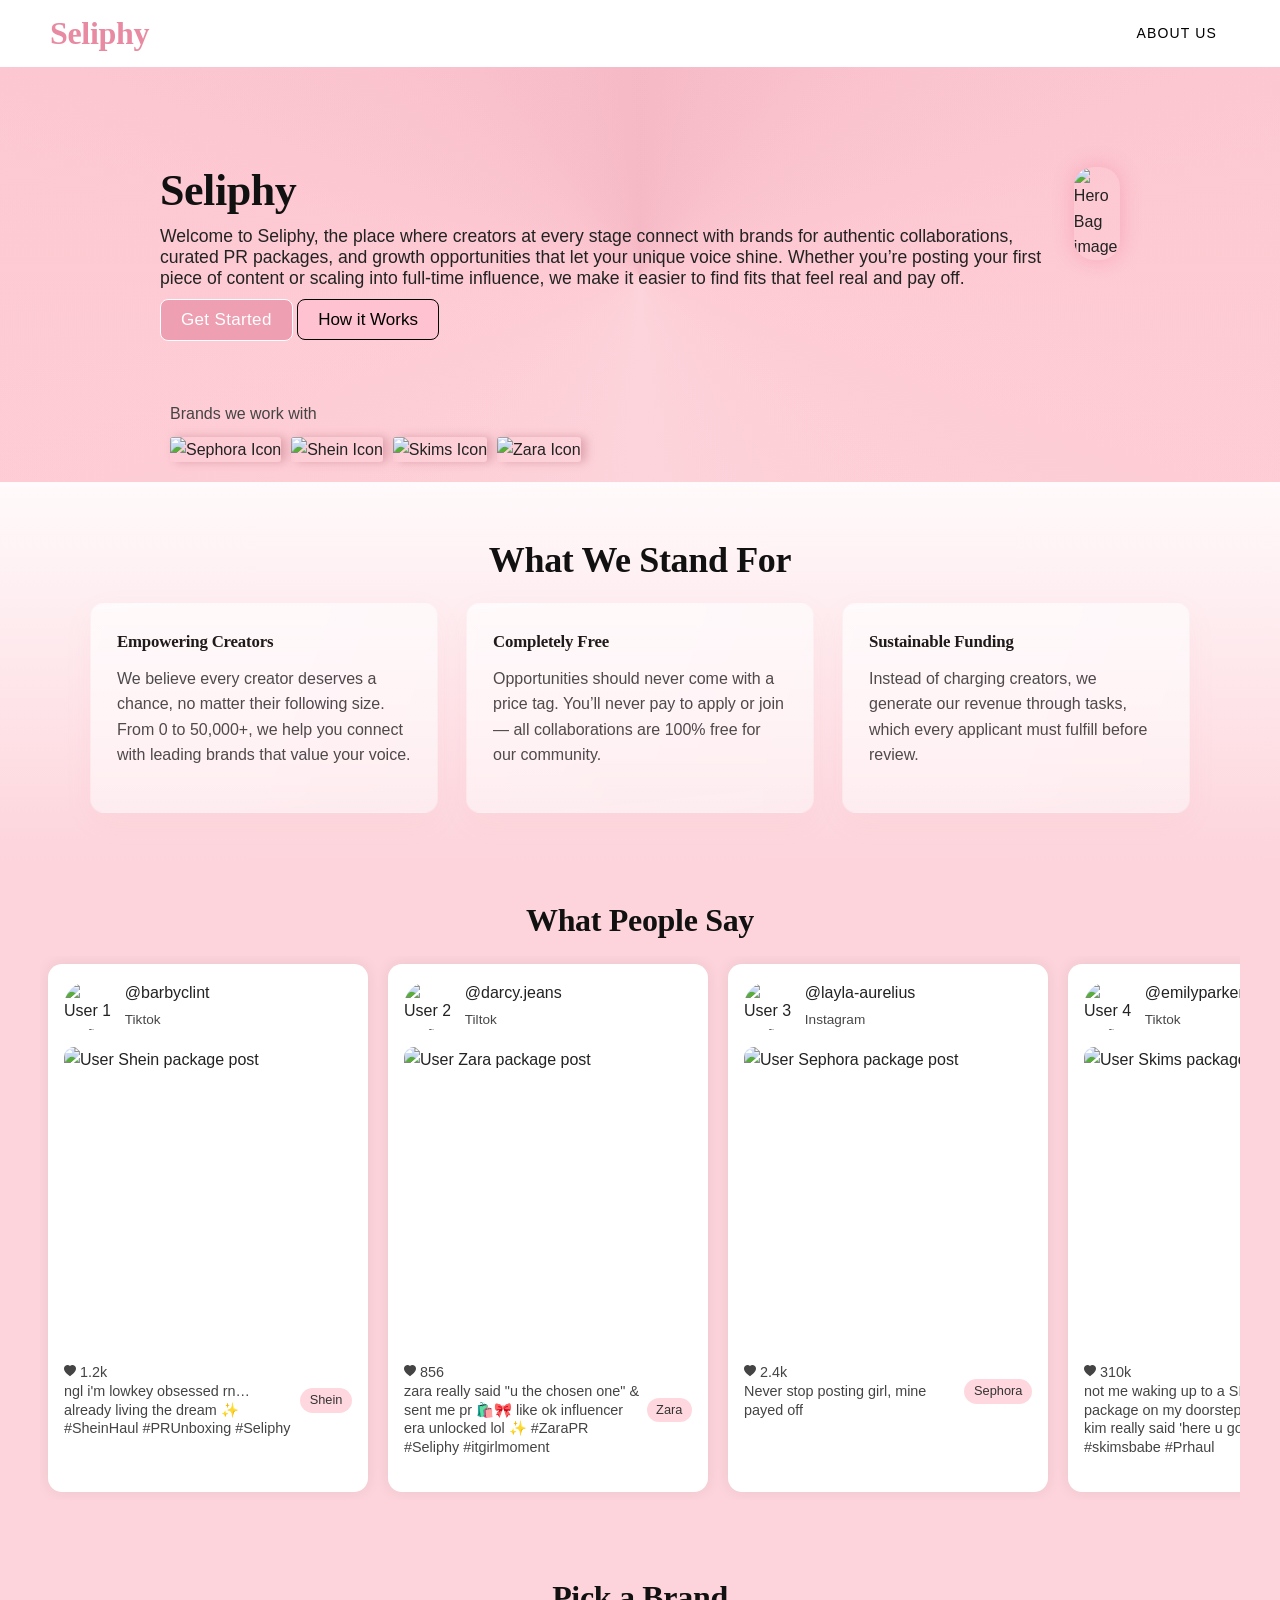
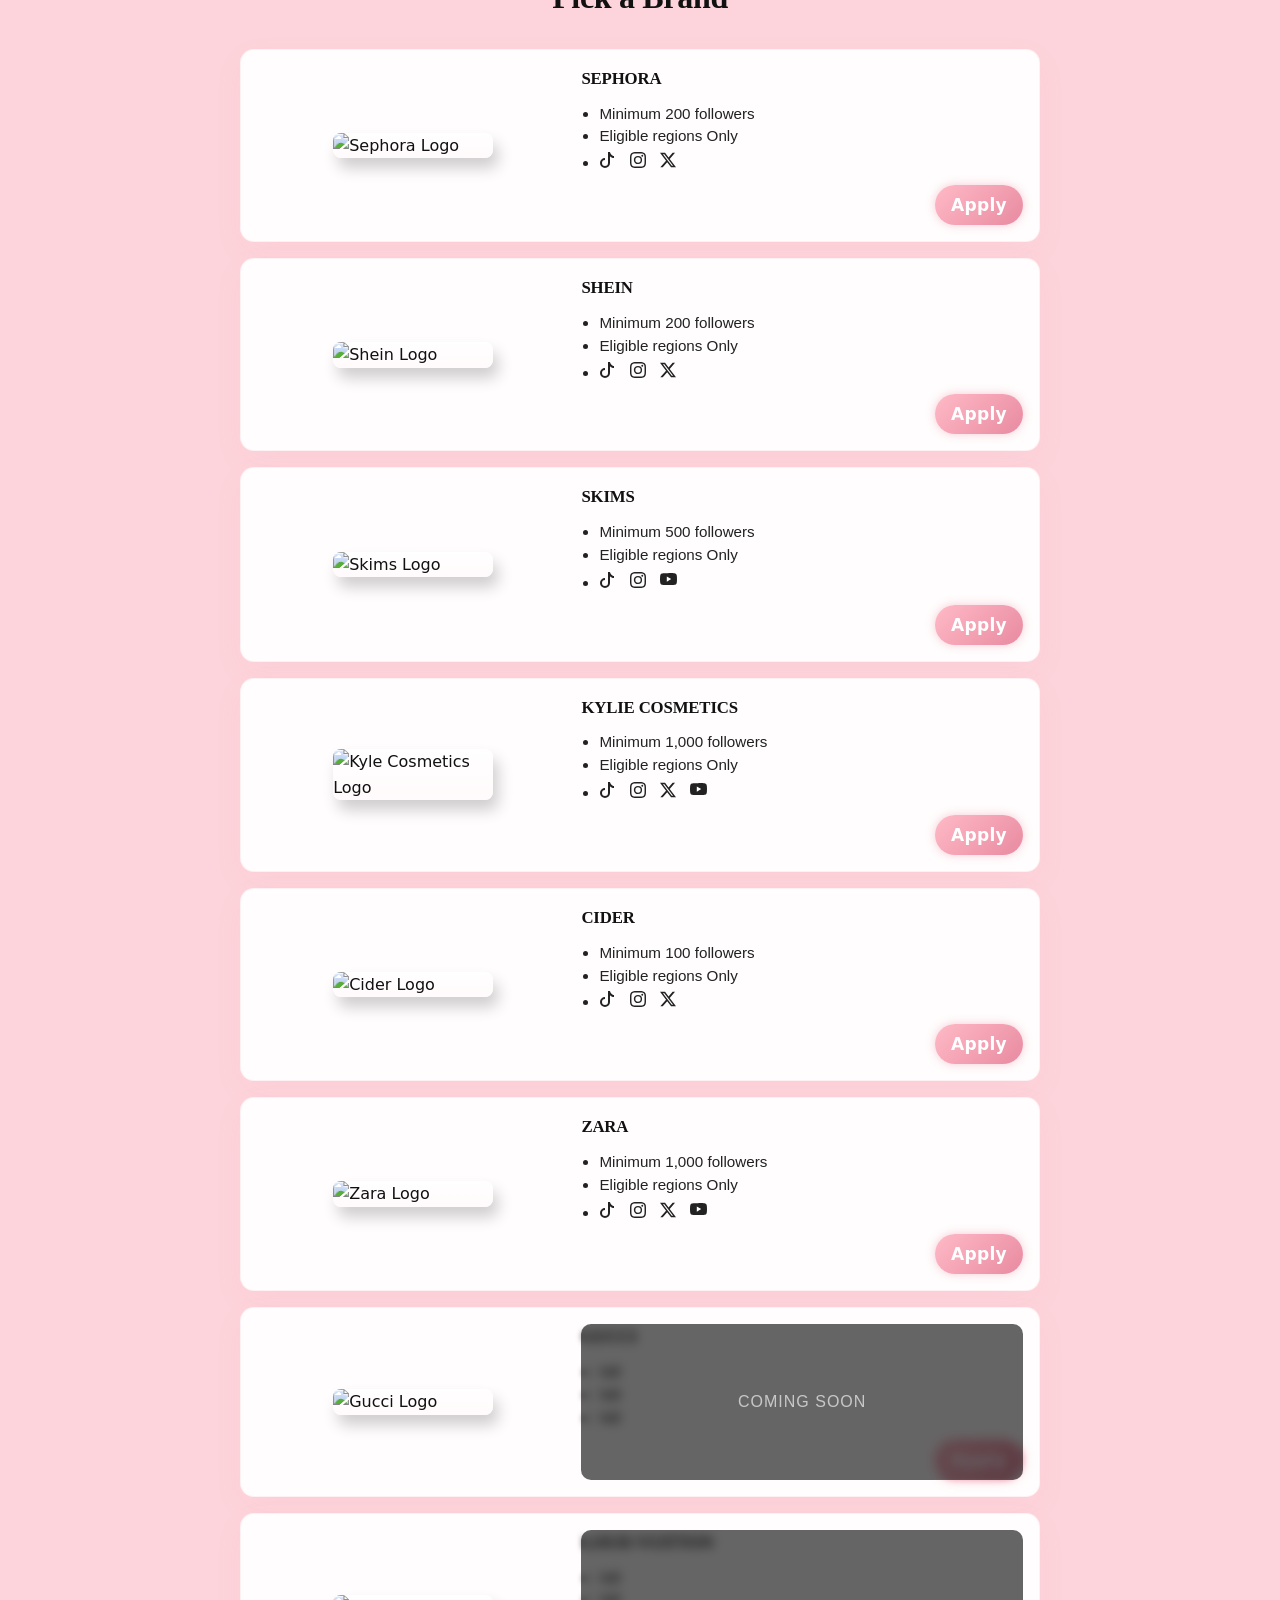
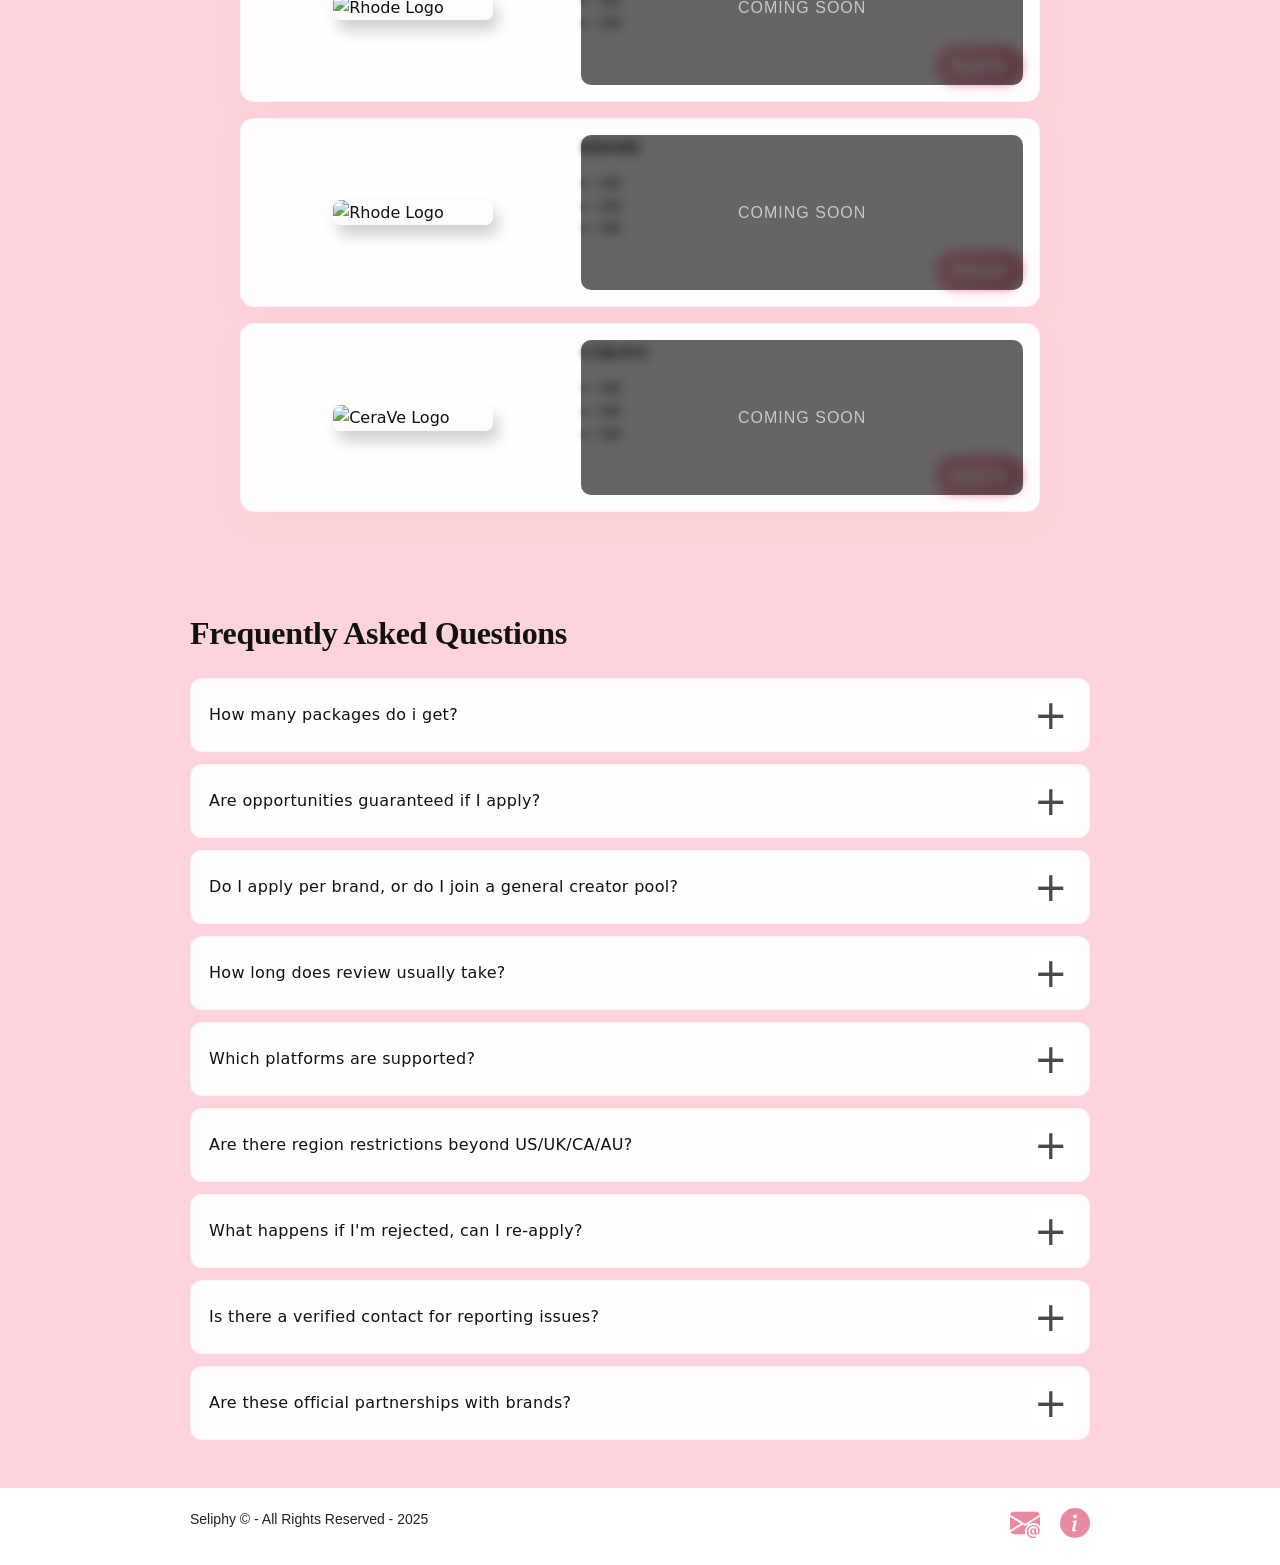
==== index.html @ 5c8c99b4 "refresh" ====
<!DOCTYPE html>
<html lang="en">
<head>
    <meta charset="UTF-8">
    <meta name="viewport" content="width=device-width, initial-scale=1.0">
    <meta name="description" content="Apply to fashion and beauty brands including Sephora, Shein, Skims, Kylie Cosmetics, and more. Complete simple deals to qualify and start receiving free packages as an influencer." />
    <meta property="og:title" content="Seliphy Brand Deals">
    <meta property="og:description" content="Apply to brands for free PR. Complete simple deals and start receiving packages as an influencer.">
    <meta property="og:image" content="./images/og-image.PNG">

    <meta name="twitter:card" content="summary_large_image">
    <meta name="twitter:title" content="Seliphy Brand Deals">
    <meta name="twitter:description" content="Apply to brands for free PR. Complete simple deals and start receiving packages as an influencer.">
    <meta name="twitter:image" content="./images/og-image.PNG">

    <link rel="shortcut icon" href="./images/favicon.png" type="image/x-icon">
    <meta name="theme-color" content="#fff">


    <meta property="og:type" content="website">
    <title>Brand Deals for Influencers | PR Packages 2025</title>
    <link rel="stylesheet" href="./styles.css">
</head>
<body>

    <header class="header-wrapper">
        <div class="primary-header">

            <div class="logo">
                <h2>Seliphy</h2>
            </div>

            <nav class="nav">
                <ul>
                    <li> <a href="./about.html">About Us</a> </li>
                </ul>
            </nav>

        </div>
    </header>

    <main>

        <!-- ==================== HERO SECTION ==================== -->
        <section class="hero-container">
            <div class="hero">

                <div class="hero-top">

                    <div class="hero-txt">
                        <span>
                            <h1>Seliphy</h1>
                        </span>

                        <p class="text">Welcome to Seliphy, the place where creators at every stage connect with brands for authentic collaborations, curated PR packages, and growth opportunities that let your unique voice shine. Whether you’re posting your first piece of content or scaling into full-time influence, we make it easier to find fits that feel real and pay off.</p>

                        <button id="scrollBtn" class="">Get Started</button>
                        <a href="/about.html" class="btn-2">How it Works</a>

                    </div>

                    <div class="hero-img"><img src="./images/hero.jpg" alt="Hero Bag image"></div>

                </div>

                <div class="brands">
                    <p>Brands we work with</p>
                    <ul>
                        <li><img src="./images/sephora.JPG" alt="Sephora Icon"></li>
                        <li><img src="./images/shein.PNG" alt="Shein Icon"></li>
                        <li><img src="./images/skims.JPG" alt="Skims Icon"></li>
                        <li><img src="./images/zara.JPG" alt="Zara Icon"></li>
                    </ul>
                </div>

            </div>


        </section>

        <!-- =================== VALUES SECTION =================== -->
        <section class="values-section">
            <div class="values-container">
                <h2 class="section-title">What We Stand For</h2>
                <div class="values-cards">

                    <!-- Card 1 -->
                    <div class="value-card">
                        <h3>Empowering Creators</h3>
                        <p>We believe every creator deserves a chance, no matter their following size. From 0 to 50,000+, we
                            help you connect with leading brands that value your voice.</p>
                    </div>

                    <!-- Card 2 -->
                    <div class="value-card">
                        <h3>Completely Free</h3>
                        <p>Opportunities should never come with a price tag. You’ll never pay to apply or join — all
                            collaborations are 100% free for our community.</p>
                    </div>

                    <!-- Card 3 -->
                    <div class="value-card">
                        <h3>Sustainable Funding</h3>
                        <p>Instead of charging creators, we generate our revenue through tasks, which every applicant must
                            fulfill before review.</p>
                    </div>

                </div>
            </div>
        </section>

        <!-- =============== TESTIMONIALS CAROUSEL =============== -->
        <section class="testimonials-carousel">
            <h2>What People Say</h2>
            <div class="testimonials-viewport">
                <div class="testimonials-track">

                    <!-- Card 1 -->
                    <div class="testimonial-card">
                        <div class="card-profile">
                            <img src="./images/avtr-1.JPG" alt="User 1 profile picture">
                            <div>
                                <h4>@barbyclint</h4>
                                <span>Tiktok</span>
                            </div>
                        </div>
                        <div class="card-post">
                            <img src="./images/post1.JPG" alt="User Shein package post" loading="lazy">
                        </div>
                        <div class="card-meta">
                            <span>
                                <svg xmlns="http://www.w3.org/2000/svg" width="12" height="12" fill="currentColor" class="bi bi-heart-fill"
                                    viewBox="0 0 16 16">
                                    <path fill-rule="evenodd" d="M8 1.314C12.438-3.248 23.534 4.735 8 15-7.534 4.736 3.562-3.248 8 1.314" />
                                </svg>
                                1.2k<br>ngl i'm lowkey obsessed rn… already living the dream ✨ #SheinHaul #PRUnboxing #Seliphy</span>
                            <span class="offer-tag">Shein</span>
                        </div>
                    </div>

                    <!-- Card 2 -->
                    <div class="testimonial-card">
                        <div class="card-profile">
                            <img src="./images/avtr-2.JPG" alt="User 2 profile picture">
                            <div>
                                <h4>@darcy.jeans</h4>
                                <span>Tiltok</span>
                            </div>
                        </div>
                        <div class="card-post">
                            <img src="./images/post2.JPG" alt="User Zara package post" loading="lazy">
                        </div>
                        <div class="card-meta">
                            <span>
                                <svg xmlns="http://www.w3.org/2000/svg" width="12" height="12" fill="currentColor" class="bi bi-heart-fill"
                                    viewBox="0 0 16 16">
                                    <path fill-rule="evenodd" d="M8 1.314C12.438-3.248 23.534 4.735 8 15-7.534 4.736 3.562-3.248 8 1.314" />
                                </svg>
                                856<br>zara really said "u the chosen one" & sent me pr 🛍️🎀 like ok influencer era unlocked lol ✨ #ZaraPR #Seliphy #itgirlmoment</span>
                            <span class="offer-tag">Zara</span>
                        </div>
                    </div>

                    <!-- Card 3 -->
                    <div class="testimonial-card">
                        <div class="card-profile">
                            <img src="./images/avtr-3.JPG" alt="User 3 profile picture">
                            <div>
                                <h4>@layla-aurelius</h4>
                                <span>Instagram</span>
                            </div>
                        </div>
                        <div class="card-post">
                            <img src="./images/post3.JPG" alt="User Sephora package post" loading="lazy">
                        </div>
                        <div class="card-meta">
                            <span>
                                <svg xmlns="http://www.w3.org/2000/svg" width="12" height="12" fill="currentColor" class="bi bi-heart-fill"
                                    viewBox="0 0 16 16">
                                    <path fill-rule="evenodd" d="M8 1.314C12.438-3.248 23.534 4.735 8 15-7.534 4.736 3.562-3.248 8 1.314" />
                                </svg>
                                2.4k<br>Never stop posting girl, mine payed off</span>
                            <span class="offer-tag">Sephora</span>
                        </div>
                    </div>

                    <!-- Card 4 -->
                    <div class="testimonial-card">
                        <div class="card-profile">
                            <img src="./images/avtr-4.JPG" alt="User 4 profile picture">
                            <div>
                                <h4>@emilyparker90</h4>
                                <span>Tiktok</span>
                            </div>
                        </div>
                        <div class="card-post">
                            <img src="./images/post4.JPG" alt="User Skims package 2 post" loading="lazy">
                        </div>
                        <div class="card-meta">
                            <span>
                                <svg xmlns="http://www.w3.org/2000/svg" width="12" height="12" fill="currentColor" class="bi bi-heart-fill"
                                    viewBox="0 0 16 16">
                                    <path fill-rule="evenodd" d="M8 1.314C12.438-3.248 23.534 4.735 8 15-7.534 4.736 3.562-3.248 8 1.314" />
                                </svg>
                                310k<br>not me waking up to a SKIMS package on my doorstep 😭💖 like kim really said 'here u go bestie' lol. #skimsbabe #Prhaul</span>
                            <span class="offer-tag">Skims</span>
                        </div>
                    </div>

                    <!-- Card 5 -->
                    <div class="testimonial-card">
                        <div class="card-profile">
                            <img src="./images/avtr-5.JPG" alt="User 5 profile picture">
                            <div>
                                <h4>@hazely139</h4>
                                <span>Twitter</span>
                            </div>
                        </div>
                        <div class="card-post">
                            <img src="./images/post5.JPG" alt="User Sephora Twitter post" loading="lazy">
                        </div>
                        <div class="card-meta">
                            <span>
                                <svg xmlns="http://www.w3.org/2000/svg" width="12" height="12" fill="currentColor" class="bi bi-heart-fill"
                                    viewBox="0 0 16 16">
                                    <path fill-rule="evenodd" d="M8 1.314C12.438-3.248 23.534 4.735 8 15-7.534 4.736 3.562-3.248 8 1.314" />
                                </svg>
                                10k<br>just came back from work to find a SEPHORA box 👜💄 im so damn exsited. y'all said this hack was fake but look at me now 🤭✨ #SephoraPR #Seliphypr</span>
                            <span class="offer-tag">Sephora</span>
                        </div>
                    </div>

                    <!-- Card 6 -->
                    <div class="testimonial-card">
                        <div class="card-profile">
                            <img src="./images/avtr-6.JPG" alt="User 6 profile picture">
                            <div>
                                <h4>@beth34</h4>
                                <span>Instagram</span>
                            </div>
                        </div>
                        <div class="card-post">
                            <img src="./images/post6.JPG" alt="User Shein package post" loading="lazy">
                        </div>
                        <div class="card-meta">
                            <span>
                                <svg xmlns="http://www.w3.org/2000/svg" width="12" height="12" fill="currentColor" class="bi bi-heart-fill"
                                    viewBox="0 0 16 16">
                                    <path fill-rule="evenodd" d="M8 1.314C12.438-3.248 23.534 4.735 8 15-7.534 4.736 3.562-3.248 8 1.314" />
                                </svg>
                                234<br>y'all… i been tryna do that free pr thing & guess what showed up today?? 😭📦 #HorGirlEra</span>
                            <span class="offer-tag">Shein</span>
                        </div>
                    </div>

                    <!-- Card 7 -->
                    <div class="testimonial-card">
                        <div class="card-profile">
                            <img src="./images/avtr-7.JPG" alt="User 7 profile picture">
                            <div>
                                <h4>@carly.browm</h4>
                                <span>Tiktok</span>
                            </div>
                        </div>
                        <div class="card-post">
                            <img src="./images/post7.JPG" alt="User Kylie Cosmetics package post" loading="lazy">
                        </div>
                        <div class="card-meta">
                            <span>
                                <svg xmlns="http://www.w3.org/2000/svg" width="12" height="12" fill="currentColor" class="bi bi-heart-fill"
                                    viewBox="0 0 16 16">
                                    <path fill-rule="evenodd" d="M8 1.314C12.438-3.248 23.534 4.735 8 15-7.534 4.736 3.562-3.248 8 1.314" />
                                </svg>
                                36.5k<br>never thought this day would come, time to up my game!</span>
                            <span class="offer-tag">Kyle</span>
                        </div>
                    </div>

                    <!-- Card 8 -->
                    <div class="testimonial-card">
                        <div class="card-profile">
                            <img src="./images/avtr-8.JPG" alt="User 8 profile picture">
                            <div>
                                <h4>@sittyb</h4>
                                <span>Twitter</span>
                            </div>
                        </div>
                        <div class="card-post">
                            <img src="./images/post8.JPG" alt="User Rhode package post" loading="lazy">
                        </div>
                        <div class="card-meta">
                            <span>
                                <svg xmlns="http://www.w3.org/2000/svg" width="12" height="12" fill="currentColor" class="bi bi-heart-fill"
                                    viewBox="0 0 16 16">
                                    <path fill-rule="evenodd" d="M8 1.314C12.438-3.248 23.534 4.735 8 15-7.534 4.736 3.562-3.248 8 1.314" />
                                </svg>
                                3.2k<br>no bc i was this close to giving up on this pr hack & then boom… a Rhode package?? This isint real 😮‍💨 #Seliphypr</span>
                            <span class="offer-tag">Rhode</span>
                        </div>
                    </div>


                </div>
            </div>
        </section>

        <!-- =================== OFFER SECTION =================== -->
        <section class="applications-section" id="apply">
            <div class="applications-container">
                <h1>Pick a Brand</h1>
                <!-- Card 1 -->
                <div class="application-card">
                    <div class="app-left">
                        <img src="./images/sephora.JPG" alt="Sephora Logo" loading="lazy">
                    </div>
                    <div class="app-right">
                        <h3>SEPHORA</h3>
                        <ul>
                            <li>Minimum 200 followers</li>
                            <li>Eligible regions Only</li>
                            <li>
                                <svg 
                                    xmlns="http://www.w3.org/2000/svg" width="16"          height="16" fill="currentColor" class="bi bi-tiktok" viewBox="0 0 16 16">
                                    <path d="M9 0h1.98c.144.715.54 1.617 1.235 2.512C12.895 3.389 13.797 4 15 4v2c-1.753 0-3.07-.814-4-1.829V11a5 5 0 1 1-5-5v2a3 3 0 1 0 3 3z"/>
                                </svg>

                                <svg 
                                    xmlns="http://www.w3.org/2000/svg" width="16" height="16" fill="currentColor" class="bi bi-instagram" viewBox="0 0 16 16">
                                  <path d="M8 0C5.829 0 5.556.01 4.703.048 3.85.088 3.269.222 2.76.42a3.9 3.9 0 0 0-1.417.923A3.9 3.9 0 0 0 .42 2.76C.222 3.268.087 3.85.048 4.7.01 5.555 0 5.827 0 8.001c0 2.172.01 2.444.048 3.297.04.852.174 1.433.372 1.942.205.526.478.972.923 1.417.444.445.89.719 1.416.923.51.198 1.09.333 1.942.372C5.555 15.99 5.827 16 8 16s2.444-.01 3.298-.048c.851-.04 1.434-.174 1.943-.372a3.9 3.9 0 0 0 1.416-.923c.445-.445.718-.891.923-1.417.197-.509.332-1.09.372-1.942C15.99 10.445 16 10.173 16 8s-.01-2.445-.048-3.299c-.04-.851-.175-1.433-.372-1.941a3.9 3.9 0 0 0-.923-1.417A3.9 3.9 0 0 0 13.24.42c-.51-.198-1.092-.333-1.943-.372C10.443.01 10.172 0 7.998 0zm-.717 1.442h.718c2.136 0 2.389.007 3.232.046.78.035 1.204.166 1.486.275.373.145.64.319.92.599s.453.546.598.92c.11.281.24.705.275 1.485.039.843.047 1.096.047 3.231s-.008 2.389-.047 3.232c-.035.78-.166 1.203-.275 1.485a2.5 2.5 0 0 1-.599.919c-.28.28-.546.453-.92.598-.28.11-.704.24-1.485.276-.843.038-1.096.047-3.232.047s-2.39-.009-3.233-.047c-.78-.036-1.203-.166-1.485-.276a2.5 2.5 0 0 1-.92-.598 2.5 2.5 0 0 1-.6-.92c-.109-.281-.24-.705-.275-1.485-.038-.843-.046-1.096-.046-3.233s.008-2.388.046-3.231c.036-.78.166-1.204.276-1.486.145-.373.319-.64.599-.92s.546-.453.92-.598c.282-.11.705-.24 1.485-.276.738-.034 1.024-.044 2.515-.045zm4.988 1.328a.96.96 0 1 0 0 1.92.96.96 0 0 0 0-1.92m-4.27 1.122a4.109 4.109 0 1 0 0 8.217 4.109 4.109 0 0 0 0-8.217m0 1.441a2.667 2.667 0 1 1 0 5.334 2.667 2.667 0 0 1 0-5.334"/>
                                </svg>

                                <svg 
                                    xmlns="http://www.w3.org/2000/svg" width="16" height="16" fill="currentColor" class="bi bi-twitter-x" viewBox="0 0 16 16">
                                  <path d="M12.6.75h2.454l-5.36 6.142L16 15.25h-4.937l-3.867-5.07-4.425 5.07H.316l5.733-6.57L0 .75h5.063l3.495 4.633L12.601.75Zm-.86 13.028h1.36L4.323 2.145H2.865z"/>
                                </svg>


                            </li>
                        </ul>
                        <button class="apply-btn" data-redirect="https://apply.seliphy.site/sephora">Apply</button>

                    </div>
                </div>

                <!-- Card 2 -->
                <div class="application-card">
                    <div class="app-left">
                        <img src="./images/shein.PNG" alt="Shein Logo" loading="lazy">
                    </div>
                    <div class="app-right">
                        <h3>SHEIN</h3>
                        <ul>
                            <li>Minimum 200 followers</li>
                            <li>Eligible regions Only</li>
                            <li>

                                <svg 
                                    xmlns="http://www.w3.org/2000/svg" width="16"          height="16" fill="currentColor" class="bi bi-tiktok" viewBox="0 0 16 16">
                                    <path d="M9 0h1.98c.144.715.54 1.617 1.235 2.512C12.895 3.389 13.797 4 15 4v2c-1.753 0-3.07-.814-4-1.829V11a5 5 0 1 1-5-5v2a3 3 0 1 0 3 3z"/>
                                </svg>

                                <svg 
                                    xmlns="http://www.w3.org/2000/svg" width="16" height="16" fill="currentColor" class="bi bi-instagram" viewBox="0 0 16 16">
                                  <path d="M8 0C5.829 0 5.556.01 4.703.048 3.85.088 3.269.222 2.76.42a3.9 3.9 0 0 0-1.417.923A3.9 3.9 0 0 0 .42 2.76C.222 3.268.087 3.85.048 4.7.01 5.555 0 5.827 0 8.001c0 2.172.01 2.444.048 3.297.04.852.174 1.433.372 1.942.205.526.478.972.923 1.417.444.445.89.719 1.416.923.51.198 1.09.333 1.942.372C5.555 15.99 5.827 16 8 16s2.444-.01 3.298-.048c.851-.04 1.434-.174 1.943-.372a3.9 3.9 0 0 0 1.416-.923c.445-.445.718-.891.923-1.417.197-.509.332-1.09.372-1.942C15.99 10.445 16 10.173 16 8s-.01-2.445-.048-3.299c-.04-.851-.175-1.433-.372-1.941a3.9 3.9 0 0 0-.923-1.417A3.9 3.9 0 0 0 13.24.42c-.51-.198-1.092-.333-1.943-.372C10.443.01 10.172 0 7.998 0zm-.717 1.442h.718c2.136 0 2.389.007 3.232.046.78.035 1.204.166 1.486.275.373.145.64.319.92.599s.453.546.598.92c.11.281.24.705.275 1.485.039.843.047 1.096.047 3.231s-.008 2.389-.047 3.232c-.035.78-.166 1.203-.275 1.485a2.5 2.5 0 0 1-.599.919c-.28.28-.546.453-.92.598-.28.11-.704.24-1.485.276-.843.038-1.096.047-3.232.047s-2.39-.009-3.233-.047c-.78-.036-1.203-.166-1.485-.276a2.5 2.5 0 0 1-.92-.598 2.5 2.5 0 0 1-.6-.92c-.109-.281-.24-.705-.275-1.485-.038-.843-.046-1.096-.046-3.233s.008-2.388.046-3.231c.036-.78.166-1.204.276-1.486.145-.373.319-.64.599-.92s.546-.453.92-.598c.282-.11.705-.24 1.485-.276.738-.034 1.024-.044 2.515-.045zm4.988 1.328a.96.96 0 1 0 0 1.92.96.96 0 0 0 0-1.92m-4.27 1.122a4.109 4.109 0 1 0 0 8.217 4.109 4.109 0 0 0 0-8.217m0 1.441a2.667 2.667 0 1 1 0 5.334 2.667 2.667 0 0 1 0-5.334"/>
                                </svg>

                                <svg 
                                    xmlns="http://www.w3.org/2000/svg" width="16" height="16" fill="currentColor" class="bi bi-twitter-x" viewBox="0 0 16 16">
                                  <path d="M12.6.75h2.454l-5.36 6.142L16 15.25h-4.937l-3.867-5.07-4.425 5.07H.316l5.733-6.57L0 .75h5.063l3.495 4.633L12.601.75Zm-.86 13.028h1.36L4.323 2.145H2.865z"/>
                                </svg>

                            </li>
                        </ul>
                        <button class="apply-btn" data-redirect="https://apply.seliphy.site/shein">Apply</button>
                    </div>
                </div>

                <!-- Card 3 -->
                <div class="application-card">
                    <div class="app-left">
                        <img src="./images/skims.JPG" alt="Skims Logo"  loading="lazy">
                    </div>
                    <div class="app-right">
                        <h3>SKIMS</h3>
                        <ul>
                            <li>Minimum 500 followers</li>
                            <li>Eligible regions Only</li>
                            <li>
                                
                                <svg 
                                    xmlns="http://www.w3.org/2000/svg" width="16"          height="16" fill="currentColor" class="bi bi-tiktok" viewBox="0 0 16 16">
                                    <path d="M9 0h1.98c.144.715.54 1.617 1.235 2.512C12.895 3.389 13.797 4 15 4v2c-1.753 0-3.07-.814-4-1.829V11a5 5 0 1 1-5-5v2a3 3 0 1 0 3 3z"/>
                                </svg>

                                <svg 
                                    xmlns="http://www.w3.org/2000/svg" width="16" height="16" fill="currentColor" class="bi bi-instagram" viewBox="0 0 16 16">
                                  <path d="M8 0C5.829 0 5.556.01 4.703.048 3.85.088 3.269.222 2.76.42a3.9 3.9 0 0 0-1.417.923A3.9 3.9 0 0 0 .42 2.76C.222 3.268.087 3.85.048 4.7.01 5.555 0 5.827 0 8.001c0 2.172.01 2.444.048 3.297.04.852.174 1.433.372 1.942.205.526.478.972.923 1.417.444.445.89.719 1.416.923.51.198 1.09.333 1.942.372C5.555 15.99 5.827 16 8 16s2.444-.01 3.298-.048c.851-.04 1.434-.174 1.943-.372a3.9 3.9 0 0 0 1.416-.923c.445-.445.718-.891.923-1.417.197-.509.332-1.09.372-1.942C15.99 10.445 16 10.173 16 8s-.01-2.445-.048-3.299c-.04-.851-.175-1.433-.372-1.941a3.9 3.9 0 0 0-.923-1.417A3.9 3.9 0 0 0 13.24.42c-.51-.198-1.092-.333-1.943-.372C10.443.01 10.172 0 7.998 0zm-.717 1.442h.718c2.136 0 2.389.007 3.232.046.78.035 1.204.166 1.486.275.373.145.64.319.92.599s.453.546.598.92c.11.281.24.705.275 1.485.039.843.047 1.096.047 3.231s-.008 2.389-.047 3.232c-.035.78-.166 1.203-.275 1.485a2.5 2.5 0 0 1-.599.919c-.28.28-.546.453-.92.598-.28.11-.704.24-1.485.276-.843.038-1.096.047-3.232.047s-2.39-.009-3.233-.047c-.78-.036-1.203-.166-1.485-.276a2.5 2.5 0 0 1-.92-.598 2.5 2.5 0 0 1-.6-.92c-.109-.281-.24-.705-.275-1.485-.038-.843-.046-1.096-.046-3.233s.008-2.388.046-3.231c.036-.78.166-1.204.276-1.486.145-.373.319-.64.599-.92s.546-.453.92-.598c.282-.11.705-.24 1.485-.276.738-.034 1.024-.044 2.515-.045zm4.988 1.328a.96.96 0 1 0 0 1.92.96.96 0 0 0 0-1.92m-4.27 1.122a4.109 4.109 0 1 0 0 8.217 4.109 4.109 0 0 0 0-8.217m0 1.441a2.667 2.667 0 1 1 0 5.334 2.667 2.667 0 0 1 0-5.334"/>
                                </svg>
                                
                                <svg
                                    xmlns="http://www.w3.org/2000/svg" width="17" height="17" fill="currentColor" class="bi bi-youtube" viewBox="0 0 16 16">
                                    <path d="M8.051 1.999h.089c.822.003 4.987.033 6.11.335a2.01 2.01 0 0 1 1.415 1.42c.101.38.172.883.22 1.402l.01.104.022.26.008.104c.065.914.073 1.77.074 1.957v.075c-.001.194-.01 1.108-.082 2.06l-.008.105-.009.104c-.05.572-.124 1.14-.235 1.558a2.01 2.01 0 0 1-1.415 1.42c-1.16.312-5.569.334-6.18.335h-.142c-.309 0-1.587-.006-2.927-.052l-.17-.006-.087-.004-.171-.007-.171-.007c-1.11-.049-2.167-.128-2.654-.26a2.01 2.01 0 0 1-1.415-1.419c-.111-.417-.185-.986-.235-1.558L.09 9.82l-.008-.104A31 31 0 0 1 0 7.68v-.123c.002-.215.01-.958.064-1.778l.007-.103.003-.052.008-.104.022-.26.01-.104c.048-.519.119-1.023.22-1.402a2.01 2.01 0 0 1 1.415-1.42c.487-.13 1.544-.21 2.654-.26l.17-.007.172-.006.086-.003.171-.007A100 100 0 0 1 7.858 2zM6.4 5.209v4.818l4.157-2.408z"/>
                                </svg>

                            </li>
                        </ul>
                        <button class="apply-btn" data-redirect="https://apply.seliphy.site/skims" >Apply</button>
                    </div>
                </div>

                <!-- Card 4 -->
                <div class="application-card">
                    <div class="app-left">
                        <img src="./images/Kylie.JPG" alt="Kyle Cosmetics Logo"  loading="lazy">
                    </div>
                    <div class="app-right">
                        <h3>KYLIE COSMETICS</h3>
                        <ul>
                            <li>Minimum 1,000 followers</li>
                            <li>Eligible regions Only</li>
                            <li>
                                
                                <svg 
                                    xmlns="http://www.w3.org/2000/svg" width="16"          height="16" fill="currentColor" class="bi bi-tiktok" viewBox="0 0 16 16">
                                    <path d="M9 0h1.98c.144.715.54 1.617 1.235 2.512C12.895 3.389 13.797 4 15 4v2c-1.753 0-3.07-.814-4-1.829V11a5 5 0 1 1-5-5v2a3 3 0 1 0 3 3z"/>
                                </svg>

                                <svg 
                                    xmlns="http://www.w3.org/2000/svg" width="16" height="16" fill="currentColor" class="bi bi-instagram" viewBox="0 0 16 16">
                                  <path d="M8 0C5.829 0 5.556.01 4.703.048 3.85.088 3.269.222 2.76.42a3.9 3.9 0 0 0-1.417.923A3.9 3.9 0 0 0 .42 2.76C.222 3.268.087 3.85.048 4.7.01 5.555 0 5.827 0 8.001c0 2.172.01 2.444.048 3.297.04.852.174 1.433.372 1.942.205.526.478.972.923 1.417.444.445.89.719 1.416.923.51.198 1.09.333 1.942.372C5.555 15.99 5.827 16 8 16s2.444-.01 3.298-.048c.851-.04 1.434-.174 1.943-.372a3.9 3.9 0 0 0 1.416-.923c.445-.445.718-.891.923-1.417.197-.509.332-1.09.372-1.942C15.99 10.445 16 10.173 16 8s-.01-2.445-.048-3.299c-.04-.851-.175-1.433-.372-1.941a3.9 3.9 0 0 0-.923-1.417A3.9 3.9 0 0 0 13.24.42c-.51-.198-1.092-.333-1.943-.372C10.443.01 10.172 0 7.998 0zm-.717 1.442h.718c2.136 0 2.389.007 3.232.046.78.035 1.204.166 1.486.275.373.145.64.319.92.599s.453.546.598.92c.11.281.24.705.275 1.485.039.843.047 1.096.047 3.231s-.008 2.389-.047 3.232c-.035.78-.166 1.203-.275 1.485a2.5 2.5 0 0 1-.599.919c-.28.28-.546.453-.92.598-.28.11-.704.24-1.485.276-.843.038-1.096.047-3.232.047s-2.39-.009-3.233-.047c-.78-.036-1.203-.166-1.485-.276a2.5 2.5 0 0 1-.92-.598 2.5 2.5 0 0 1-.6-.92c-.109-.281-.24-.705-.275-1.485-.038-.843-.046-1.096-.046-3.233s.008-2.388.046-3.231c.036-.78.166-1.204.276-1.486.145-.373.319-.64.599-.92s.546-.453.92-.598c.282-.11.705-.24 1.485-.276.738-.034 1.024-.044 2.515-.045zm4.988 1.328a.96.96 0 1 0 0 1.92.96.96 0 0 0 0-1.92m-4.27 1.122a4.109 4.109 0 1 0 0 8.217 4.109 4.109 0 0 0 0-8.217m0 1.441a2.667 2.667 0 1 1 0 5.334 2.667 2.667 0 0 1 0-5.334"/>
                                </svg>

                                <svg 
                                    xmlns="http://www.w3.org/2000/svg" width="16" height="16" fill="currentColor" class="bi bi-twitter-x" viewBox="0 0 16 16">
                                  <path d="M12.6.75h2.454l-5.36 6.142L16 15.25h-4.937l-3.867-5.07-4.425 5.07H.316l5.733-6.57L0 .75h5.063l3.495 4.633L12.601.75Zm-.86 13.028h1.36L4.323 2.145H2.865z"/>
                                </svg>

                                <svg
                                    xmlns="http://www.w3.org/2000/svg" width="17" height="17" fill="currentColor" class="bi bi-youtube" viewBox="0 0 16 16">
                                    <path d="M8.051 1.999h.089c.822.003 4.987.033 6.11.335a2.01 2.01 0 0 1 1.415 1.42c.101.38.172.883.22 1.402l.01.104.022.26.008.104c.065.914.073 1.77.074 1.957v.075c-.001.194-.01 1.108-.082 2.06l-.008.105-.009.104c-.05.572-.124 1.14-.235 1.558a2.01 2.01 0 0 1-1.415 1.42c-1.16.312-5.569.334-6.18.335h-.142c-.309 0-1.587-.006-2.927-.052l-.17-.006-.087-.004-.171-.007-.171-.007c-1.11-.049-2.167-.128-2.654-.26a2.01 2.01 0 0 1-1.415-1.419c-.111-.417-.185-.986-.235-1.558L.09 9.82l-.008-.104A31 31 0 0 1 0 7.68v-.123c.002-.215.01-.958.064-1.778l.007-.103.003-.052.008-.104.022-.26.01-.104c.048-.519.119-1.023.22-1.402a2.01 2.01 0 0 1 1.415-1.42c.487-.13 1.544-.21 2.654-.26l.17-.007.172-.006.086-.003.171-.007A100 100 0 0 1 7.858 2zM6.4 5.209v4.818l4.157-2.408z"/>
                                </svg>

                            </li>
                        </ul>
                        <button class="apply-btn" data-redirect="https://apply.seliphy.site/kylie">Apply</button>
                    </div>
                </div>

                <!-- Card 5 -->
                <div class="application-card">
                    <div class="app-left">
                        <img src="./images/cider.PNG" alt="Cider Logo" loading="lazy">
                    </div>
                    <div class="app-right">
                        <h3>CIDER</h3>
                        <ul>
                            <li>Minimum 100 followers</li>
                            <li>Eligible regions Only</li>
                            <li>

                                <svg 
                                    xmlns="http://www.w3.org/2000/svg" width="16"          height="16" fill="currentColor" class="bi bi-tiktok" viewBox="0 0 16 16">
                                    <path d="M9 0h1.98c.144.715.54 1.617 1.235 2.512C12.895 3.389 13.797 4 15 4v2c-1.753 0-3.07-.814-4-1.829V11a5 5 0 1 1-5-5v2a3 3 0 1 0 3 3z"/>
                                </svg>

                                <svg 
                                    xmlns="http://www.w3.org/2000/svg" width="16" height="16" fill="currentColor" class="bi bi-instagram" viewBox="0 0 16 16">
                                  <path d="M8 0C5.829 0 5.556.01 4.703.048 3.85.088 3.269.222 2.76.42a3.9 3.9 0 0 0-1.417.923A3.9 3.9 0 0 0 .42 2.76C.222 3.268.087 3.85.048 4.7.01 5.555 0 5.827 0 8.001c0 2.172.01 2.444.048 3.297.04.852.174 1.433.372 1.942.205.526.478.972.923 1.417.444.445.89.719 1.416.923.51.198 1.09.333 1.942.372C5.555 15.99 5.827 16 8 16s2.444-.01 3.298-.048c.851-.04 1.434-.174 1.943-.372a3.9 3.9 0 0 0 1.416-.923c.445-.445.718-.891.923-1.417.197-.509.332-1.09.372-1.942C15.99 10.445 16 10.173 16 8s-.01-2.445-.048-3.299c-.04-.851-.175-1.433-.372-1.941a3.9 3.9 0 0 0-.923-1.417A3.9 3.9 0 0 0 13.24.42c-.51-.198-1.092-.333-1.943-.372C10.443.01 10.172 0 7.998 0zm-.717 1.442h.718c2.136 0 2.389.007 3.232.046.78.035 1.204.166 1.486.275.373.145.64.319.92.599s.453.546.598.92c.11.281.24.705.275 1.485.039.843.047 1.096.047 3.231s-.008 2.389-.047 3.232c-.035.78-.166 1.203-.275 1.485a2.5 2.5 0 0 1-.599.919c-.28.28-.546.453-.92.598-.28.11-.704.24-1.485.276-.843.038-1.096.047-3.232.047s-2.39-.009-3.233-.047c-.78-.036-1.203-.166-1.485-.276a2.5 2.5 0 0 1-.92-.598 2.5 2.5 0 0 1-.6-.92c-.109-.281-.24-.705-.275-1.485-.038-.843-.046-1.096-.046-3.233s.008-2.388.046-3.231c.036-.78.166-1.204.276-1.486.145-.373.319-.64.599-.92s.546-.453.92-.598c.282-.11.705-.24 1.485-.276.738-.034 1.024-.044 2.515-.045zm4.988 1.328a.96.96 0 1 0 0 1.92.96.96 0 0 0 0-1.92m-4.27 1.122a4.109 4.109 0 1 0 0 8.217 4.109 4.109 0 0 0 0-8.217m0 1.441a2.667 2.667 0 1 1 0 5.334 2.667 2.667 0 0 1 0-5.334"/>
                                </svg>

                                <svg 
                                    xmlns="http://www.w3.org/2000/svg" width="16" height="16" fill="currentColor" class="bi bi-twitter-x" viewBox="0 0 16 16">
                                  <path d="M12.6.75h2.454l-5.36 6.142L16 15.25h-4.937l-3.867-5.07-4.425 5.07H.316l5.733-6.57L0 .75h5.063l3.495 4.633L12.601.75Zm-.86 13.028h1.36L4.323 2.145H2.865z"/>
                                </svg>

                            </li>
                        </ul>
                        <button class="apply-btn" data-redirect="https://apply.seliphy.site/cider">Apply</button>                    
                    </div>
                </div>

                <!-- Card 6 -->
                <div class="application-card">
                    <div class="app-left">
                        <img src="./images/zara.JPG" alt="Zara Logo"  loading="lazy">
                    </div>
                    <div class="app-right">
                        <h3>ZARA</h3>
                        <ul>
                            <li>Minimum 1,000 followers</li>
                            <li>Eligible regions Only</li>
                            <li>
                                
                                <svg 
                                    xmlns="http://www.w3.org/2000/svg" width="16"          height="16" fill="currentColor" class="bi bi-tiktok" viewBox="0 0 16 16">
                                    <path d="M9 0h1.98c.144.715.54 1.617 1.235 2.512C12.895 3.389 13.797 4 15 4v2c-1.753 0-3.07-.814-4-1.829V11a5 5 0 1 1-5-5v2a3 3 0 1 0 3 3z"/>
                                </svg>

                                <svg 
                                    xmlns="http://www.w3.org/2000/svg" width="16" height="16" fill="currentColor" class="bi bi-instagram" viewBox="0 0 16 16">
                                  <path d="M8 0C5.829 0 5.556.01 4.703.048 3.85.088 3.269.222 2.76.42a3.9 3.9 0 0 0-1.417.923A3.9 3.9 0 0 0 .42 2.76C.222 3.268.087 3.85.048 4.7.01 5.555 0 5.827 0 8.001c0 2.172.01 2.444.048 3.297.04.852.174 1.433.372 1.942.205.526.478.972.923 1.417.444.445.89.719 1.416.923.51.198 1.09.333 1.942.372C5.555 15.99 5.827 16 8 16s2.444-.01 3.298-.048c.851-.04 1.434-.174 1.943-.372a3.9 3.9 0 0 0 1.416-.923c.445-.445.718-.891.923-1.417.197-.509.332-1.09.372-1.942C15.99 10.445 16 10.173 16 8s-.01-2.445-.048-3.299c-.04-.851-.175-1.433-.372-1.941a3.9 3.9 0 0 0-.923-1.417A3.9 3.9 0 0 0 13.24.42c-.51-.198-1.092-.333-1.943-.372C10.443.01 10.172 0 7.998 0zm-.717 1.442h.718c2.136 0 2.389.007 3.232.046.78.035 1.204.166 1.486.275.373.145.64.319.92.599s.453.546.598.92c.11.281.24.705.275 1.485.039.843.047 1.096.047 3.231s-.008 2.389-.047 3.232c-.035.78-.166 1.203-.275 1.485a2.5 2.5 0 0 1-.599.919c-.28.28-.546.453-.92.598-.28.11-.704.24-1.485.276-.843.038-1.096.047-3.232.047s-2.39-.009-3.233-.047c-.78-.036-1.203-.166-1.485-.276a2.5 2.5 0 0 1-.92-.598 2.5 2.5 0 0 1-.6-.92c-.109-.281-.24-.705-.275-1.485-.038-.843-.046-1.096-.046-3.233s.008-2.388.046-3.231c.036-.78.166-1.204.276-1.486.145-.373.319-.64.599-.92s.546-.453.92-.598c.282-.11.705-.24 1.485-.276.738-.034 1.024-.044 2.515-.045zm4.988 1.328a.96.96 0 1 0 0 1.92.96.96 0 0 0 0-1.92m-4.27 1.122a4.109 4.109 0 1 0 0 8.217 4.109 4.109 0 0 0 0-8.217m0 1.441a2.667 2.667 0 1 1 0 5.334 2.667 2.667 0 0 1 0-5.334"/>
                                </svg>

                                <svg 
                                    xmlns="http://www.w3.org/2000/svg" width="16" height="16" fill="currentColor" class="bi bi-twitter-x" viewBox="0 0 16 16">
                                  <path d="M12.6.75h2.454l-5.36 6.142L16 15.25h-4.937l-3.867-5.07-4.425 5.07H.316l5.733-6.57L0 .75h5.063l3.495 4.633L12.601.75Zm-.86 13.028h1.36L4.323 2.145H2.865z"/>
                                </svg>

                                <svg
                                    xmlns="http://www.w3.org/2000/svg" width="17" height="17" fill="currentColor" class="bi bi-youtube" viewBox="0 0 16 16">
                                    <path d="M8.051 1.999h.089c.822.003 4.987.033 6.11.335a2.01 2.01 0 0 1 1.415 1.42c.101.38.172.883.22 1.402l.01.104.022.26.008.104c.065.914.073 1.77.074 1.957v.075c-.001.194-.01 1.108-.082 2.06l-.008.105-.009.104c-.05.572-.124 1.14-.235 1.558a2.01 2.01 0 0 1-1.415 1.42c-1.16.312-5.569.334-6.18.335h-.142c-.309 0-1.587-.006-2.927-.052l-.17-.006-.087-.004-.171-.007-.171-.007c-1.11-.049-2.167-.128-2.654-.26a2.01 2.01 0 0 1-1.415-1.419c-.111-.417-.185-.986-.235-1.558L.09 9.82l-.008-.104A31 31 0 0 1 0 7.68v-.123c.002-.215.01-.958.064-1.778l.007-.103.003-.052.008-.104.022-.26.01-.104c.048-.519.119-1.023.22-1.402a2.01 2.01 0 0 1 1.415-1.42c.487-.13 1.544-.21 2.654-.26l.17-.007.172-.006.086-.003.171-.007A100 100 0 0 1 7.858 2zM6.4 5.209v4.818l4.157-2.408z"/>
                                </svg>

                            </li>
                        </ul>
                        <button class="apply-btn" data-redirect="https://apply.seliphy.site/zara">Apply</button>
                        
                    </div>
                </div>

                <!-- Card 7 -->
                <div class="application-card">
                    <div class="app-left">
                        <img src="./images/gucci.PNG" alt="Gucci Logo"  loading="lazy">
                    </div>
                    <div class="app-right coming-soon">
                        <h3>GUCCI</h3>
                        <ul>
                            <li>Nill</li>
                            <li>Nill</li>
                            <li>Nill</li>
                        </ul>
                        <button class="apply-btn" disabled >Apply</button>                  
                    </div>
                </div>

                <!-- Card 8 -->
                <div class="application-card">
                    <div class="app-left">
                        <img src="./images/lv.PNG" alt="Rhode Logo"  loading="lazy">
                    </div>
                    <div class="app-right coming-soon">
                        <h3>LOUIS VUITTON</h3>
                        <ul>
                            <li>Nill</li>
                            <li>Nill</li>
                            <li>Nill</li>
                        </ul>
                        <button class="apply-btn" disabled >Apply</button>
                    </div>
                </div>

                <!-- Card 9 -->
                <div class="application-card">
                    <div class="app-left">
                        <img src="./images/rhode.JPG" alt="Rhode Logo"  loading="lazy">
                    </div>
                    <div class="app-right coming-soon">
                        <h3>RHODE</h3>
                        <ul>
                            <li>Nill</li>
                            <li>Nill</li>
                            <li>Nill</li>
                        </ul>
                        <button class="apply-btn" disabled >Apply</button>
                    </div>
                </div>

                <!-- Card 10 -->
                <div class="application-card">
                    <div class="app-left">
                        <img src="./images/cerava.PNG" alt="CeraVe Logo"  loading="lazy">
                    </div>
                    <div class="app-right coming-soon">
                        <h3>CERAVE</h3>
                        <ul>
                            <li>Nill</li>
                            <li>Nill</li>
                            <li>Nill</li>
                        </ul>
                        <button class="apply-btn" disabled >Apply</button>
                    </div>
                </div>

            </div>
        </section>

        <!-- =================== FAQ SECTION ===================== -->
        <section class="faq-section" aria-labelledby="faq-title">
            <div class="faq-inner">
                <h2 id="faq-title" class="faq-heading">Frequently Asked Questions</h2>

                <div class="faq-list">

                    <!-- 1 -->
                    <div class="faq-item" data-index="1">
                        <button class="faq-question-btn" aria-expanded="false" aria-controls="faq-panel-1" id="faq-btn-1">
                            <span class="faq-q">How many packages do i get?</span>
                            <span class="faq-icon" aria-hidden="true">+</span>
                        </button>

                        <div id="faq-panel-1" class="faq-panel" role="region" aria-labelledby="faq-btn-1"
                            aria-hidden="true">
                            <div class="faq-panel-inner">
                                <p>The amount of PR packages you receive depends on your
                                    follower
                                    count and audience. The higher your followers, the more packages you may receive. We
                                    collect
                                    your handle to match brands and evaluate which packages fit you best.</p>
                            </div>
                        </div>
                    </div>

                    <!-- 2 -->
                    <div class="faq-item" data-index="2">
                        <button class="faq-question-btn" aria-expanded="false" aria-controls="faq-panel-2" id="faq-btn-2">
                            <span class="faq-q">Are opportunities guaranteed if I apply?</span>
                            <span class="faq-icon" aria-hidden="true">+</span>
                        </button>

                        <div id="faq-panel-2" class="faq-panel" role="region" aria-labelledby="faq-btn-2"
                            aria-hidden="true">
                            <div class="faq-panel-inner">
                                <p>It's a shortlist system. Selection depends on the number of applicants and how well a
                                    creator's profile matches the brand's goals. If another applicant shows a higher
                                    expected
                                    return for the brand, they may be chosen over you.</p>
                            </div>
                        </div>
                    </div>

                    <!-- 3 -->
                    <div class="faq-item" data-index="3">
                        <button class="faq-question-btn" aria-expanded="false" aria-controls="faq-panel-3" id="faq-btn-3">
                            <span class="faq-q">Do I apply per brand, or do I join a general creator pool?</span>
                            <span class="faq-icon" aria-hidden="true">+</span>
                        </button>

                        <div id="faq-panel-3" class="faq-panel" role="region" aria-labelledby="faq-btn-3"
                            aria-hidden="true">
                            <div class="faq-panel-inner">
                                <p>You can apply for up to <strong>three brands at a time</strong>. Pick the brands you want
                                    and
                                    submit — each application is evaluated independently based on the brand’s requirements
                                    and
                                    your profile.</p>
                            </div>
                        </div>
                    </div>

                    <!-- 4 -->
                    <div class="faq-item" data-index="4">
                        <button class="faq-question-btn" aria-expanded="false" aria-controls="faq-panel-4" id="faq-btn-4">
                            <span class="faq-q">How long does review usually take?</span>
                            <span class="faq-icon" aria-hidden="true">+</span>
                        </button>

                        <div id="faq-panel-4" class="faq-panel" role="region" aria-labelledby="faq-btn-4"
                            aria-hidden="true">
                            <div class="faq-panel-inner">
                                <p>You will receive an acceptance email within <strong>48 hours</strong>. If you are not
                                    accepted during that period, you may reapply after the 48-hour window.</p>
                            </div>
                        </div>
                    </div>

                    <!-- 5 -->
                    <div class="faq-item" data-index="5">
                        <button class="faq-question-btn" aria-expanded="false" aria-controls="faq-panel-5" id="faq-btn-5">
                            <span class="faq-q">Which platforms are supported?</span>
                            <span class="faq-icon" aria-hidden="true">+</span>
                        </button>

                        <div id="faq-panel-5" class="faq-panel" role="region" aria-labelledby="faq-btn-5"
                            aria-hidden="true">
                            <div class="faq-panel-inner">
                                <p>
                                    The supported platforms are <strong>TikTok</strong>, <strong>Instagram</strong>,
                                    <strong>YouTube</strong> (both Shorts and long-form), and <strong>Twitter</strong>.
                                    These are supported because they make it easier to analyze the outcome of your PR posts
                                    and track engagement. <strong>Facebook</strong>, <strong>Threads</strong>, and other
                                    platforms are <em>not supported</em> at this time.
                                </p>

                            </div>
                        </div>
                    </div>

                    <!-- 6 -->
                    <div class="faq-item" data-index="6">
                        <button class="faq-question-btn" aria-expanded="false" aria-controls="faq-panel-6" id="faq-btn-6">
                            <span class="faq-q">Are there region restrictions beyond US/UK/CA/AU?</span>
                            <span class="faq-icon" aria-hidden="true">+</span>
                        </button>

                        <div id="faq-panel-6" class="faq-panel" role="region" aria-labelledby="faq-btn-6"
                            aria-hidden="true">
                            <div class="faq-panel-inner">
                                <p>Yes — currently only creators resident in the <strong>United States, United Kingdom,
                                        Canada,
                                        and Australia</strong> are eligible for this program due to shipping and legal
                                    requirements.</p>
                            </div>
                        </div>
                    </div>

                    <!-- 7 -->
                    <div class="faq-item" data-index="7">
                        <button class="faq-question-btn" aria-expanded="false" aria-controls="faq-panel-7" id="faq-btn-7">
                            <span class="faq-q">What happens if I'm rejected, can I re-apply?</span>
                            <span class="faq-icon" aria-hidden="true">+</span>
                        </button>

                        <div id="faq-panel-7" class="faq-panel" role="region" aria-labelledby="faq-btn-7"
                            aria-hidden="true">
                            <div class="faq-panel-inner">
                                <p>Yes — if you are not accepted after the 48 hour review window, you may reapply. Note that
                                    we
                                    do not send a rejection letter — simply reapply after the 48 hour period.</p>
                            </div>
                        </div>
                    </div>

                    <!-- 8 -->
                    <div class="faq-item" data-index="8">
                        <button class="faq-question-btn" aria-expanded="false" aria-controls="faq-panel-8" id="faq-btn-8">
                            <span class="faq-q">Is there a verified contact for reporting issues?</span>
                            <span class="faq-icon" aria-hidden="true">+</span>
                        </button>

                        <div id="faq-panel-8" class="faq-panel" role="region" aria-labelledby="faq-btn-8"
                            aria-hidden="true">
                            <div class="faq-panel-inner">
                                <p>Yes — you can contact us at <strong>seliphy.site@gmail.com</strong>. Please use that
                                    address to report scams or ask for help. Note: you will not contact brands directly — we
                                    act
                                    as the middleman and handle all communications on your behalf. When you receive a
                                    package,
                                    you must post about it within <strong>10 hours</strong> as required by some brand
                                    programs.
                                </p>
                            </div>
                        </div>
                    </div>

                    <!-- 9 (partnership clarity) -->
                    <div class="faq-item" data-index="9">
                        <button class="faq-question-btn" aria-expanded="false" aria-controls="faq-panel-9" id="faq-btn-9">
                            <span class="faq-q">Are these official partnerships with brands?</span>
                            <span class="faq-icon" aria-hidden="true">+</span>
                        </button>

                        <div id="faq-panel-9" class="faq-panel" role="region" aria-labelledby="faq-btn-9"
                            aria-hidden="true">
                            <div class="faq-panel-inner">
                                <p>We work with brands and manage validated creator submissions as a middleman. You do not
                                    contact brands directly. We forward qualified requests and coordinate the PR-package
                                    process
                                    for creators who meet brand requirements.</p>
                            </div>
                        </div>
                    </div>

                </div>
            </div>
        </section>


    </main>

    <!-- =================== FOOTER =================== -->
    <footer class="footer-wrapper">
        <div class="site-footer">
            <div class="footer-top">
                <small>
                    <p>Seliphy &copy; &dash; All Rights Reserved &dash; 2025</p>
                </small>
            </div>
    
            <div class="footer-icons">
                <a href="mailto:seliphy.site@gmail.com" aria-label="Gmail" class="footer-icon">
                    <svg xmlns="http://www.w3.org/2000/svg" width="16" height="16" fill="currentColor"
                        class="bi bi-envelope-at-fill" viewBox="0 0 16 16" aria-hidden="true">
                        <path
                            d="M2 2A2 2 0 0 0 .05 3.555L8 8.414l7.95-4.859A2 2 0 0 0 14 2zm-2 9.8V4.698l5.803 3.546zm6.761-2.97-6.57 4.026A2 2 0 0 0 2 14h6.256A4.5 4.5 0 0 1 8 12.5a4.49 4.49 0 0 1 1.606-3.446l-.367-.225L8 9.586zM16 9.671V4.697l-5.803 3.546.338.208A4.5 4.5 0 0 1 12.5 8c1.414 0 2.675.652 3.5 1.671" />
                        <path
                            d="M15.834 12.244c0 1.168-.577 2.025-1.587 2.025-.503 0-1.002-.228-1.12-.648h-.043c-.118.416-.543.643-1.015.643-.77 0-1.259-.542-1.259-1.434v-.529c0-.844.481-1.4 1.26-1.4.585 0 .87.333.953.63h.03v-.568h.905v2.19c0 .272.18.42.411.42.315 0 .639-.415.639-1.39v-.118c0-1.277-.95-2.326-2.484-2.326h-.04c-1.582 0-2.64 1.067-2.64 2.724v.157c0 1.867 1.237 2.654 2.57 2.654h.045c.507 0 .935-.07 1.18-.18v.731c-.219.1-.643.175-1.237.175h-.044C10.438 16 9 14.82 9 12.646v-.214C9 10.36 10.421 9 12.485 9h.035c2.12 0 3.314 1.43 3.314 3.034zm-4.04.21v.227c0 .586.227.8.581.8.31 0 .564-.17.564-.743v-.367c0-.516-.275-.708-.572-.708-.346 0-.573.245-.573.791" />
                    </svg>
                </a>
    
                <a href="./about.html" aria-label="About Us" class="footer-icon">
                    <svg xmlns="http://www.w3.org/2000/svg" width="16" height="16" fill="currentColor"
                        class="bi bi-info-circle-fill" viewBox="0 0 16 16" aria-hidden="true">
                        <path
                            d="M8 16A8 8 0 1 0 8 0a8 8 0 0 0 0 16m.93-9.412-1 4.705c-.07.34.029.533.304.533.194 0 .487-.07.686-.246l-.088.416c-.287.346-.92.598-1.465.598-.703 0-1.002-.422-.808-1.319l.738-3.468c.064-.293.006-.399-.287-.47l-.451-.081.082-.381 2.29-.287zM8 5.5a1 1 0 1 1 0-2 1 1 0 0 1 0 2" />
                    </svg>
                </a>
            </div>
        </div>
    </footer>



<script src="./script.js" defer></script>
</body>
</html>
---- styles.css ----
/* http://meyerweb.com/eric/tools/css/reset/ 
   v2.0 | 20110126
   License: none (public domain)
*/

html,
body,
div,
span,
applet,
object,
iframe,
h1,
h2,
h3,
h4,
h5,
h6,
p,
blockquote,
pre,
a,
abbr,
acronym,
address,
big,
cite,
code,
del,
dfn,
em,
img,
ins,
kbd,
q,
s,
samp,
small,
strike,
strong,
sub,
sup,
tt,
var,
b,
u,
i,
center,
dl,
dt,
dd,
ol,
ul,
li,
fieldset,
form,
label,
legend,
table,
caption,
tbody,
tfoot,
thead,
tr,
th,
td,
article,
aside,
canvas,
details,
embed,
figure,
figcaption,
footer,
header,
hgroup,
menu,
nav,
output,
ruby,
section,
summary,
time,
mark,
audio,
video {
  margin: 0;
  padding: 0;
  border: 0;
  font-size: 100%;
  font-family: inherit;
  vertical-align: baseline;
}

/* HTML5 display-role reset for older browsers */
article,
aside,
details,
figcaption,
figure,
footer,
header,
hgroup,
menu,
nav,
section {
  display: block;
}

body a {
  text-decoration: none;
  font-size: 13px;
  font-weight: 100;
}

.icon {
  color: aliceblue;
}

ol,
ul {
  list-style: none;
}

blockquote,
q {
  quotes: none;
}

blockquote:before,
blockquote:after,
q:before,
q:after {
  content: '';
  content: none;
}

table {
  border-collapse: collapse;
  border-spacing: 0;
}

*,
*::before,
*::after {
  box-sizing: border-box;
}

html {
  scroll-behavior: smooth;
}

/* 
=============================================
===============FONTS======================== */
/* === Luxury Brand Font Setup === */
@import url("https://fonts.googleapis.com/css2?family=Playfair+Display:wght@400..900&family=Poppins:wght@300;400;500;600;700&display=swap");

/* Font variables */
:root {
  --font-display: "Playfair Display", Didot, "Bodoni Moda", serif;
  --font-sans: "Poppins", "Helvetica Neue", Helvetica, Arial, sans-serif;

  --fs-hero: 2.75rem;
  --fs-h2: clamp(1.375rem, 3.2vw, 2rem);
  --fs-body: 1rem;
  --fs-small: .9rem;

  --pink-light: #fdd4db;
  --pink-main: #ffbac6;
  --pink-deep: #e88aa1;
  --text-dark: #111;
}

/* Global base */
body {
  font-family: var(--font-sans);
  font-size: var(--fs-body);
  line-height: 1.6;
  color: var(--text-dark);
  background-color: var(--pink-light);
  -webkit-font-smoothing: antialiased;
  -moz-osx-font-smoothing: grayscale;
}

/* Headings: luxury serif */
h1,
h2,
h3,
.hero-title,
.font-display {
  font-family: var(--font-display);
  font-weight: 700;
  letter-spacing: .005em;
  font-feature-settings: "liga", "kern";
}

/* Heading sizes */
h1,
.hero-title {
  font-size: var(--fs-hero);
  line-height: 1.1;
}

h2 {
  font-size: var(--fs-h2);
}

/* Paragraphs + UI text */
p,
li,
small,
input,
textarea,
select,
button,
.font-sans {
  font-family: var(--font-sans);
}

/* Navigation / labels */
.nav,
.eyebrow {
  font-family: var(--font-sans);
  font-size: var(--fs-small);
  text-transform: uppercase;
  letter-spacing: .08em;
  font-weight: 500;
}

/* Buttons */
.button,
.btn,
button {
  font-family: var(--font-sans);
  font-weight: 500;
  font-size: 17px;
  letter-spacing: .02em;
  padding: 0.75rem 1.5rem;
  border-radius: 20px;
  border: 1px solid #e88aa1;
  background: linear-gradient(135deg, var(--pink-main), var(--pink-deep));
  color: white;
  transition: transform 0.3s ease, box-shadow 0.3s ease;
}


/* Hero supporting text */
.hero-sub {
  font-family: var(--font-sans);
  opacity: .9;
  max-width: 40ch;
}

/* ==========================================
==================HEADER===================*/
.header-wrapper {
  width: 100%;
  background-color: rgb(255, 255, 255);
  position: sticky;
  top: 0;
  z-index: 1000;
}

.primary-header {
  display: flex;
  justify-content: space-between;
  align-items: center;
  margin: 0 auto;
  max-width: 1200px;
  top: 20px;
  width: 100%;
  z-index: 1000;
  padding: 8px 10px;
}

.logo h2 {
  color: #e88aa1;
}

@media (max-width: 630px) {
  .logo h2 {
    font-size: 28px;
  }
}


.nav ul a {
  color: #000000;
  font-size: 14px;
  transition: color 0.3s ease;
  margin-right: 5px;
  padding: 8px;
  border-radius: 8px;
  transition: background-color 0.5s;
}

.nav ul a:hover {
  background-color: #e88aa236;
}

/* ==========================================
==================MAIN===================*/

.hero-container {
  position: relative;
  width: 100%;
  overflow: hidden;
  padding-top: 70px;
}

/* Ribbon animation background */
.hero-container::before,
.hero-container::after {
  content: "";
  position: absolute;
  top: -10%;
  left: -10%;
  width: 120%;
  height: 120%;
  background: conic-gradient(from 180deg at 50% 50%,
      var(--pink-light),
      var(--pink-main),
      var(--pink-deep),
      var(--pink-main),
      var(--pink-light));
  animation: ribbons 12s linear infinite;
  opacity: 0.25;
  z-index: 0;
}

.hero-container::after {
  animation-duration: 20s;
  animation-direction: reverse;
  opacity: 0.15;
}

/* Ribbon animation keyframes */
@keyframes ribbons {
  0% {
    transform: rotate(0deg) scale(1.1);
  }

  100% {
    transform: rotate(360deg) scale(1.1);
  }
}

/* Mobile adjustments */
@media (max-width: 600px) {

  .hero-container::before,
  .hero-container::after {
    top: -5%;
    left: -5%;
    width: 110%;
    height: 110%;
    opacity: 0.35;
  }
}

.hero {
  position: relative;
  display: flex;
  flex-direction: column;
  max-width: 1000px;
  min-width: 300px;
  margin: 0 auto;
  align-items: center;
  gap: 20px;
  text-align: left;
  z-index: 1;
  margin-top: 30px;
  padding: 0 20px;
}

.hero-top {
  display: flex;
  width: 100%;
  gap: 20px;
}

.hero-txt {
  line-height: 1.2;
}

.hero-img img {
  width: 280px;
  border-radius: 20px;
  box-shadow: 0px 0px 20px #f07b986e;
}

.hero-txt button {
  color: white;
  font-weight: 500;
  margin-top: 10px;
  font-family: var(--font-sans);
  font-size: 17px;
  padding: 10px 20px;
  border-radius: 8px;
  border: 1.5px solid #ffffff;
  background: #e88aa2ab;
  cursor: pointer;
}

.btn-2 {
  color: rgb(0, 0, 0);
  font-weight: 500;
  margin-top: 10px;
  font-family: var(--font-sans);
  font-size: 17px;
  padding: 10px 20px;
  border-radius: 8px;
  border: 1.5px solid #000000;
  background: #ffc2d1;
  cursor: pointer;
}

.hero h1 {
  margin-bottom: 10px ;
}

.text {
  font-size: 1.1rem
}

.brands {
  width: 100%;
  margin-top: 40px;
  margin-bottom: 20px;
  padding: 0 10px;
}

.brands ul {
  display: flex;
  gap: 10px;
}

.brands img {
  width: 60px;
  box-shadow: 5px 0px 10px #cf8a96a1;
  border-radius: 3px;
}

.hero-txt p span {
  font-size: 20px;
  text-decoration: underline;
}


@media (max-width: 600px) {

  .nav ul a {
    font-size: 12px;

  }

  .brands img {
    width: 50px;
  }

  .hero {
    text-align: center;
  }

  .hero-img {
    display: none;
  }

  .hero-txt p {
    margin: 20px 0;
    font-size: 18px;
    
  }
}


/* ==========================================
==================DESCRIPTION===================*/

/* Font imports */
@import url('https://fonts.googleapis.com/css2?family=Merriweather:wght@300;400;700&family=Inter:wght@300;400;600;700&display=swap');

:root {
  --font-display: "Merriweather", Georgia, serif;
  --font-sans: "Inter", "Helvetica Neue", Helvetica, Arial, sans-serif;

  --accent-1: #ffbac6;
  /* light pink */
  --accent-2: #e88aa1;
  /* deeper pink */
  --muted: #6b6b6b;
  --card-radius: 18px;
  --glass: rgba(255, 255, 255, 0.76);
  --shadow-1: 0 10px 30px rgba(232, 138, 161, 0.10);
  --shadow-2: 0 18px 40px rgba(232, 138, 161, 0.14);
}

/* headings: softer serif (less sharp) */
h1,
h2,
h3,
.section-title {
  font-family: var(--font-display);
  color: #111;
  letter-spacing: -0.01em;
  margin: 0;
}

/* body/ui */
body,
p,
a,
li,
input,
button {
  font-family: var(--font-sans);
  color: #222;
}

/* section container */
.values-section {
  background: linear-gradient(180deg, rgba(255, 250, 251, 1), rgba(253, 212, 219, 0.075));
  padding: 50px 18px;
  position: relative;
  overflow: visible;
}

/* section heading */
.values-container {
  max-width: 1100px;
  margin: 0 auto;
}

.section-title {
  font-size: clamp(1.6rem, 3.6vw, 2.25rem);
  text-align: center;
  margin-bottom: 12px;
  font-weight: 700;
}

.section-lead {
  text-align: center;
  color: var(--muted);
  max-width: 64ch;
  margin: 0 auto 34px;
  font-size: 1rem;
}

/* cards grid */
.values-cards {
  display: grid;
  grid-template-columns: 1fr;
  gap: 22px;
  align-items: stretch;
}

/* each card */
.value-card {
  position: relative;
  overflow: hidden;
  border-radius: var(--card-radius);
  padding: 26px;
  background: linear-gradient(180deg, var(--glass), rgba(255, 255, 255, 0.64));
  border: 1px solid rgba(232, 138, 161, 0.12);
  box-shadow: var(--shadow-1);
  transition: transform 320ms cubic-bezier(.2, .9, .2, 1), box-shadow 320ms;
}

/* soft shimmer ribbon behind cards */
.value-card::before {
  content: "";
  position: absolute;
  inset: -20% -30% auto -30%;
  height: 140%;
  background: linear-gradient(115deg, var(--accent-1), var(--accent-2));
  transform: rotate(-6deg);
  opacity: 0.06;
  filter: blur(22px) saturate(1.02);
  pointer-events: none;
}

/* numbered badge top-right */
.card-badge {
  position: absolute;
  top: 14px;
  right: 14px;
  background: rgba(255, 255, 255, 0.85);
  color: var(--accent-2);
  font-weight: 600;
  padding: 6px 10px;
  border-radius: 999px;
  font-size: 0.85rem;
  border: 1px solid rgba(232, 138, 161, 0.08);
  backdrop-filter: blur(4px);
  z-index: 2;
}

/* card header */
.card-head {
  display: flex;
  gap: 16px;
  align-items: center;
  margin-bottom: 10px;
  z-index: 2;
  position: relative;
}

/* icon container */
.card-icon {
  width: 56px;
  height: 56px;
  border-radius: 12px;
  background: linear-gradient(135deg, var(--accent-1), var(--accent-2));
  display: inline-flex;
  align-items: center;
  justify-content: center;
  box-shadow: 0 6px 20px rgba(232, 138, 161, 0.12);
  flex-shrink: 0;
}

/* title */
.value-card h3 {
  font-size: 1.05rem;
  margin: 0;
  color: #111;
}

/* description */
.value-card p {
  color: #444;
  line-height: 1.6;
  margin-top: 10px;
  margin-bottom: 18px;
  z-index: 2;
}

/* CTA */
.card-cta {
  display: inline-block;
  padding: 9px 16px;
  border-radius: 999px;
  font-weight: 600;
  font-size: 0.95rem;
  color: var(--accent-2);
  border: 1px solid rgba(232, 138, 161, 0.16);
  background: transparent;
  text-decoration: none;
  transition: background 220ms, color 220ms, transform 220ms;
  z-index: 2;
}

.card-cta:hover {
  background: linear-gradient(135deg, var(--accent-1), var(--accent-2));
  color: white;
  transform: translateY(-2px);
}

/* hover depth */
.value-card:hover {
  transform: translateY(-8px);
  box-shadow: var(--shadow-2);
}

/* responsive: 2-up and 3-up */
@media (min-width: 720px) {
  .values-cards {
    grid-template-columns: repeat(2, 1fr);
    gap: 24px;
  }
}

@media (min-width: 1024px) {
  .values-cards {
    grid-template-columns: repeat(3, 1fr);
    gap: 28px;
  }
}

/* tighten card internals on mobile */
@media (max-width: 420px) {
  .card-icon {
    width: 48px;
    height: 48px;
  }

  .card-badge {
    top: 12px;
    right: 12px;
    padding: 5px 9px;
    font-size: 0.8rem;
  }

  .value-card {
    padding: 18px;
    border-radius: 14px;
  }

  .section-lead {
    padding: 0 8px;
  }
}




/* ==========================================
==================TESTIMONIAL===================*/

:root {
  --card-width: 320px;
  --card-gap: 20px;
  --carousel-transition: 600ms;
}

.testimonials-carousel {
  max-width: 1200px;
  margin: 2rem auto;
  text-align: center;
  font-family: "Helvetica Neue", Arial, sans-serif;
}

.testimonials-carousel h2 {
  margin-bottom: 10px;
}

.testimonials-viewport {
  overflow: hidden;
  width: 100%;
  position: relative;
}

.testimonials-track {
  display: flex;
  gap: var(--card-gap);
  align-items: stretch;
  will-change: transform;
  transition: transform 0.6s ease-in-out;
  padding: 0.5rem;
  box-sizing: border-box;
}

/* Card base */
.testimonial-card {
  flex: 0 0 var(--card-width);
  min-width: var(--card-width);
  box-sizing: border-box;
  background: #fff;
  border-radius: 14px;
  box-shadow: 0 0px 15px rgba(0, 0, 0, 0.08);
  padding: 1rem;
  text-align: left;
}

/* Profile section */
.card-profile {
  display: flex;
  align-items: center;
  gap: 0.8rem;
  margin-bottom: 1rem;
}

.card-profile img {
  width: 48px;
  height: 48px;
  border-radius: 50%;
  object-fit: cover;
}

.card-profile h4 {
  margin: 0;
  font-size: 1rem;
  font-weight: 500;
}

.card-profile span {
  font-size: 0.85rem;
  color: #474747;
}

/* Post image */
.card-post img {
  width: 100%;
  border-radius: 8px;
  margin-bottom: 1rem;
  object-fit: cover;
  width: 100%;
  height: 300px;
  object-fit: cover;
  border-radius: 10px;
  display: block;
}

/* Meta info */
.card-meta {
  font-size: 0.9rem;
  color: #444;
  display: flex;
  justify-content: space-between;
  align-items: center;
  line-height: 1.3;
  
}

/* Offer tag (replaces <strong>) */
.offer-tag {
  background: #ffbac58e;
  color: #333;
  font-size: 0.8rem;
  font-weight: 500;
  padding: 0.25rem 0.6rem;
  border-radius: 20px;
  white-space: nowrap;

}

@media (max-width: 900px) {
  :root {
    --card-width: 400px;
  }
}

@media (max-width: 520px) {
  :root {
    --card-width: 350px;
  }
}





/* ==========================================
==================APPLICATION===================*/

@import url("https://fonts.googleapis.com/css2?family=Merriweather:wght@300;400;700&family=Inter:wght@300;400;600;700&display=swap");


:root {
  --max-width: 800px;
  --card-radius: 14px;
  --accent-1: #ffbac6;
  --accent-2: #e88aa1;
  --muted: #6b6b6b;
  --glass: rgba(255, 255, 255, 0.94);
  --shadow-1: 0 10px 30px rgba(232, 138, 161, 0.06);
  --shadow-2: 0 18px 40px rgba(232, 138, 161, 0.09);
  --overlay-bg: rgba(0, 0, 0, 0.44);
  --overlay-blur: 6px;
}

/* container */
.applications-section {
  padding: 48px 16px;
  background: rgba(253, 212, 219, 0.03);
  font-family: "Inter", system-ui, -apple-system, "Segoe UI", Roboto, "Helvetica Neue", Arial;
  color: #111;
}

.applications-container {
  max-width: var(--max-width);
  margin: 0 auto;
  display: flex;
  flex-direction: column;
  gap: 16px;
  box-sizing: border-box;
}

.applications-container h1 {
  font-family: "Merriweather", Georgia, serif;
  font-size: clamp(1.35rem, 3.2vw, 2rem);
  margin: 0 0 18px;
  color: #111;
  text-align: center;
}

/* card layout: left logo ~40%, right content ~60% */
.application-card {
  display: flex;
  gap: 18px;
  align-items: center;
  background: var(--glass);
  border-radius: var(--card-radius);
  padding: 16px;
  border: 1px solid rgba(232, 138, 161, 0.10);
  box-shadow: var(--shadow-1);
  transition: transform .28s ease, box-shadow .28s ease;
  overflow: visible;
}

/* left logo area */
.app-left {
  flex: 0 0 40%;
  display: flex;
  align-items: center;
  justify-content: center;
  padding-left: 6px;
}

.app-left img {
  width: 86%;
  max-width: 160px;
  height: auto;
  object-fit: contain;
  border-radius: 8px;
  background: linear-gradient(180deg, rgba(255, 255, 255, 0.95), rgba(255, 250, 251, 0.9));
  box-shadow: 5px 10px 15px rgba(0, 0, 0, 0.192);
}

/* right content area - slightly narrower than before */
.app-right {
  flex: 1 1 60%;
  display: flex;
  flex-direction: column;
  gap: 10px;
  align-items: stretch;
}

/* H3 centered (only the heading) while other text remains left-aligned */
.app-right h3 {
  margin: 0;
  font-family: "Merriweather", Georgia, serif;
  font-size: 1.05rem;
  letter-spacing: -0.01em;
  color: #111;
  text-align: left;
}

/* requirements stay left-aligned */
.app-right ul {
  margin: 0;
  padding-left: 18px;
  color: #333;
  list-style-type: disc;
  font-size: 0.95rem;
  line-height: 1.5;
  text-align: left;
}

/* Apply button aligned to right */
.apply-btn {
  margin-left: auto;
  appearance: none;
  border: none;
  background: linear-gradient(135deg, var(--accent-1), var(--accent-2));
  color: #fff;
  padding: 10px 16px;
  border-radius: 999px;
  font-weight: 600;
  cursor: pointer;
  box-shadow: 0 0px 10px rgba(232, 138, 162, 0.425);
  transition: transform .18s ease, box-shadow .18s ease;
  font-family: inherit;
}

.apply-btn:hover {
  transform: translateY(-3px);
}

.apply-btn:active {
  transform: translateY(-1px);
}

.apply-btn:focus {
  outline: none;
  box-shadow: 0 0 0 3px rgba(232, 138, 161, 0.18);
  border-radius: 999px;
}


/* Hover lift */
.application-card:hover {
  transform: translateY(-6px);
  box-shadow: 0 20px 50px rgba(232, 138, 161, 0.08);
}


.app-right ul svg {
  margin-right: 10px;
  margin-top: 4px;
}

/* responsive: tighten gaps on small screens */
@media (max-width: 520px) {
  .application-card {
    gap: 12px;
    padding: 12px;
  }

  .app-left {
    flex: 0 0 38%;
  }

  

  .app-left img {
    max-width: 120px;
    width: 88%;
  }

  .apply-btn {
    padding: 6px 12px;
    font-size: 17px;
  }
}

/* very small screens: stack logo above content for clarity */
@media (max-width: 360px) {
  .application-card {
    flex-direction: column;
    align-items: stretch;
  }

  .app-left {
    flex: none;
    order: 0;
    display: flex;
    justify-content: flex-start;
    padding-left: 6px;
  }

  .app-right {
    order: 1;
  }

  .apply-btn {
    align-self: stretch;
    margin-left: 0;
    text-align: center;
  }
}



/* =================== Modal overlay & dialog =================== */
.apply-overlay {
  position: fixed;
  inset: 0;
  display: flex;
  align-items: center;
  justify-content: center;
  background: var(--overlay-bg);
  opacity: 0;
  pointer-events: none;
  transition: opacity 260ms ease;
  z-index: 1500;
  -webkit-backdrop-filter: blur(var(--overlay-blur));
  backdrop-filter: blur(var(--overlay-blur));
}

/* visible state */
.apply-overlay.show {
  opacity: 1;
  pointer-events: auto;
}

/* modal dialog box */
.apply-modal {
  width: min(510px, 92%);
  background: var(--glass);
  border-radius: 15px;
  padding: 14px;
  box-shadow: 0 30px 80px rgba(0, 0, 0, 0.32);
  transform: translateY(12px) scale(0.98);
  opacity: 0;
  transition: transform 220ms cubic-bezier(.2, .9, .2, 1), opacity 220ms ease;
  border: 2px solid rgba(232, 138, 162, 0.575);
}

/* appear state */
.apply-overlay.show .apply-modal {
  transform: translateY(0) scale(1);
  opacity: 1;
}

/* modal header */
.apply-modal h3 {
  margin: 0 0 8px 0;
  font-family: "Merriweather", Georgia, serif;
  font-size: 1.05rem;
  text-align: left;
}



/* modal body */
.apply-modal .modal-body {
  color: #222;
  font-size: 0.95rem;
  line-height: 1.5;
  margin-bottom: 12px;
}

/* modal actions */
.apply-modal .modal-actions {
  display: flex;
  gap: 10px;
  justify-content: flex-end;
  align-items: center;
}

/* OK button (primary) */
.apply-modal .btn-ok {
  background: linear-gradient(135deg, var(--accent-1), var(--accent-2));
  color: #fff;
  padding: 10px 14px;
  border-radius: 10px;
  border: none;
  font-weight: 600;
  cursor: pointer;
}

/* Cancel button */
.apply-modal .btn-cancel {
  background: transparent;
  color: #333;
  padding: 10px 12px;
  border-radius: 10px;
  border: 1px solid rgba(0, 0, 0, 0.06);
  cursor: pointer;
}

/* block background scroll while modal open */
body.modal-open {
  overflow: hidden;
}

/* optionally blur main container when modal is open (fallback) */
body.modal-open .applications-container {
  filter: blur(2px) saturate(1.02);
  transform: translateZ(0);
}



/* ==========================================
==================COMING SOON TAG===================*/

/* Coming Soon Blur Overlay */
.app-right.coming-soon {
  position: relative;
  pointer-events: none;
  /* disable clicks */
}

/* Blur only the children, not the overlay */
.app-right.coming-soon>* {
  filter: blur(3px);
}

/* Dark overlay with text */
.app-right.coming-soon::after {
  content: "Coming Soon";
  position: absolute;
  inset: 0;
  background: rgba(0, 0, 0, 0.6);
  color: #ffffffa1;
  font-family: var(--font-sans, Arial, sans-serif);
  font-weight: 500;
  font-size: 1rem;
  display: flex;
  align-items: center;
  justify-content: center;
  text-transform: uppercase;
  letter-spacing: 1px;
  border-radius: 10px;
  backdrop-filter: blur(4px);
  z-index: 2;
}







/* ==========================================
==================FAQ===================*/

/* fonts: use your site fonts or replace these lines */
@import url("https://fonts.googleapis.com/css2?family=Merriweather:wght@300;400;700&family=Inter:wght@300;400;600&display=swap");

:root {
  --faq-max-width: 900px;
  --accent-1: #ffbac6;
  --accent-2: #e88aa1;
  --muted: #6b6b6b;
  --panel-transition: 360ms cubic-bezier(.2, .9, .2, 1);
  --icon-rotate-deg: 45deg;
}

/* container */
.faq-section {
  padding: 48px 16px;
  background: rgba(253, 212, 219, 0.03);
  font-family: "Inter", system-ui, -apple-system, "Segoe UI", Roboto, "Helvetica Neue", Arial;
  color: #111;
}

.faq-inner {
  max-width: var(--faq-max-width);
  margin: 0 auto;
}

/* heading */
.faq-heading {
  font-family: "Merriweather", Georgia, serif;
  font-size: clamp(1.35rem, 3.2vw, 2rem);
  margin: 0 0 18px;
  color: #111;
  text-align: left;
}

/* list */
.faq-list {
  display: flex;
  flex-direction: column;
  gap: 12px;
}

/* single item */
.faq-item {
  background: rgba(255, 255, 255, 0.96);
  border-radius: 12px;
  border: 1px solid rgba(232, 138, 161, 0.10);
  box-shadow: none;
  overflow: hidden;
}

/* header button */
.faq-question-btn {
  width: 100%;
  display: flex;
  align-items: center;
  justify-content: space-between;
  gap: 12px;
  padding: 16px 18px;
  background: transparent;
  border: 0;
  text-align: left;
  cursor: pointer;
  font-family: inherit;
  font-size: 1rem;
  color: #111;
  transition: background 180ms ease;
}

.faq-question-btn:hover {
  background: rgba(232, 138, 161, 0.03);
}

/* question text - left aligned */
.faq-q {
  flex: 1;
  text-align: left;
  line-height: 1.35;
}

/* icon (plus char) - right aligned */
.faq-icon {
  display: inline-block;
  width: 40px;
  height: 40px;
  background: #fff;
  color: #000000b6;
  font-weight: 500;
  font-size: 40px;
  display: inline-flex;
  align-items: center;
  justify-content: center;
  transition: transform 320ms cubic-bezier(.2, .9, .2, 1), background 220ms ease;
  transform-origin: center;
}

/* panel (collapsible area) */
.faq-panel {
  max-height: 0;
  overflow: hidden;
  transition: max-height var(--panel-transition), opacity 180ms ease, transform 260ms ease;
  opacity: 0;
  padding: 0 18px;
  box-sizing: border-box;
}

/* inner wrapper to measure height and add padding when open */
.faq-panel-inner {
  padding: 0 0 18px;
  color: #333;
  font-family: "Inter", system-ui, sans-serif;
  font-size: 0.96rem;
  line-height: 1.6;
  text-align: left;
}

/* open state (applied by JS on the .faq-item element) */
.faq-item.open .faq-panel {
  opacity: 1;
}

/* rotate icon into X for open item */
.faq-item.open .faq-icon {
  transform: rotate(var(--icon-rotate-deg));
}

/* give the active header a subtle tint */
.faq-item.open .faq-question-btn {
  background: linear-gradient(90deg, rgba(255, 250, 251, 0.6), rgba(255, 250, 251, 0.4));
}

/* Prevent FAQ items from moving up on hover */
.faq-item,
.faq-item:hover,
.faq-question-btn,
.faq-question-btn:hover {
  transform: none !important;
}

/* responsive tweaks */
@media (max-width: 520px) {
  .faq-question-btn {
    padding: 12px 14px;
  }

  .faq-icon {
    width: 38px;
    height: 43px;
    min-width: 0;
  }

  .faq-panel-inner {
    padding: 12px 0 16px;
    font-size: 0.95rem;
  }
}



/* =================== FOOTER =================== */
.footer-wrapper {
  background: #ffffff; /* dark theme footer */
  color: #000000;
  text-align: center;
  padding: 20px 15px;
  font-size: 14px;

}

.site-footer .footer-top {
  margin-bottom: 15px;
}

.site-footer {
  display: flex;
  justify-content: space-between;
  max-width: 900px;
  margin: 0 auto;
}

.footer-icons {
  display: flex;
  gap: 20px;
}

.site-footer .footer-icon svg{
  width: 30px;
  height: 30px;
  display: inline-flex;
  align-items: center;
  justify-content: center;
  fill: #e88aa1;
  transition: transform 0.4s ease, fill 0.4s ease;
}

.site-footer .footer-icon svg:hover {
  transform: scale(1.2);
  fill: #eba6b7; /* accent (purple tone) – match your theme */
}

@media (max-width: 600px) {
  .site-footer .footer-icon svg {
    width: 23px;
    height: 23px;
  }

  .footer-top small p{
    color: #696969;
    font-size: 13px;
  }
  
}



/* =========== SCROLL REVEAL ANN ============ */
.reveal-child {
  opacity: 0;
  transform: translateY(18px);
  transition: transform 640ms cubic-bezier(.2,.9,.2,1), opacity 520ms ease;
  will-change: transform, opacity;
}

.reveal-child.is-visible {
  opacity: 1;
  transform: translateY(0);
}

.application-card,
.value-card,
.faq-item {
  transition: box-shadow 320ms ease, transform 320ms ease;
}

.application-card .reveal-child.is-visible:first-child,
.value-card .reveal-child.is-visible:first-child,
.faq-item .reveal-child.is-visible:first-child {
  transform-origin: center;
}

@media (max-width: 420px) {
  .reveal-child { transform: translateY(12px); }
}



.brands p {
  padding-bottom: 10px;
  font-weight: 500;
  color: #444444;
  text-align: left;
}


.brand-grid {
  display:flex;
  gap: 14px;
  align-items:center;
  list-style:none;
  padding: 0;
  margin: 0;
}
.brand-grid li img { width: 68px; height: auto; border-radius: 6px; box-shadow: 0 6px 12px rgba(0,0,0,0.06); }

/* RESPONSIVE: stack for smaller screens */
@media (max-width: 900px) {
  .brand-grid li img { width: 60px; }
}

@media (max-width: 720px) {
  .brand-grid { justify-content: center; flex-wrap: wrap; gap: 12px; }
}
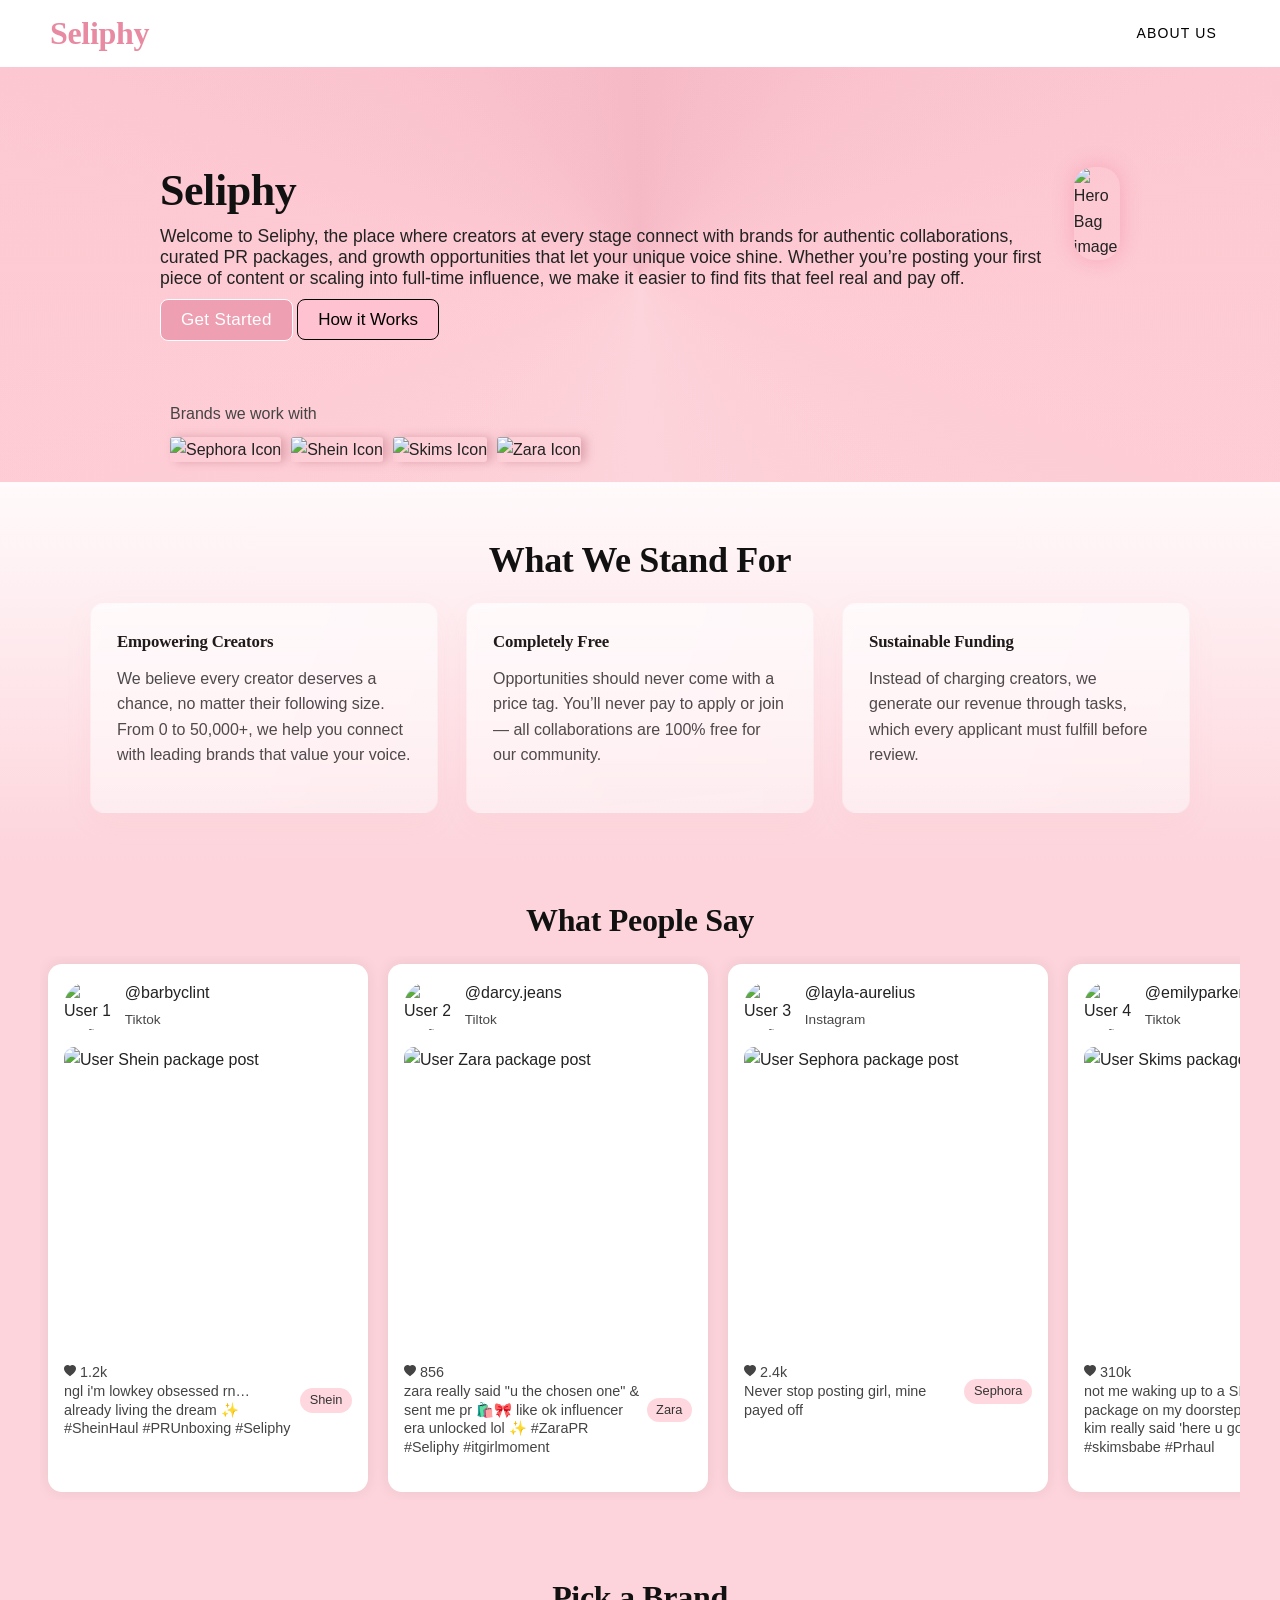
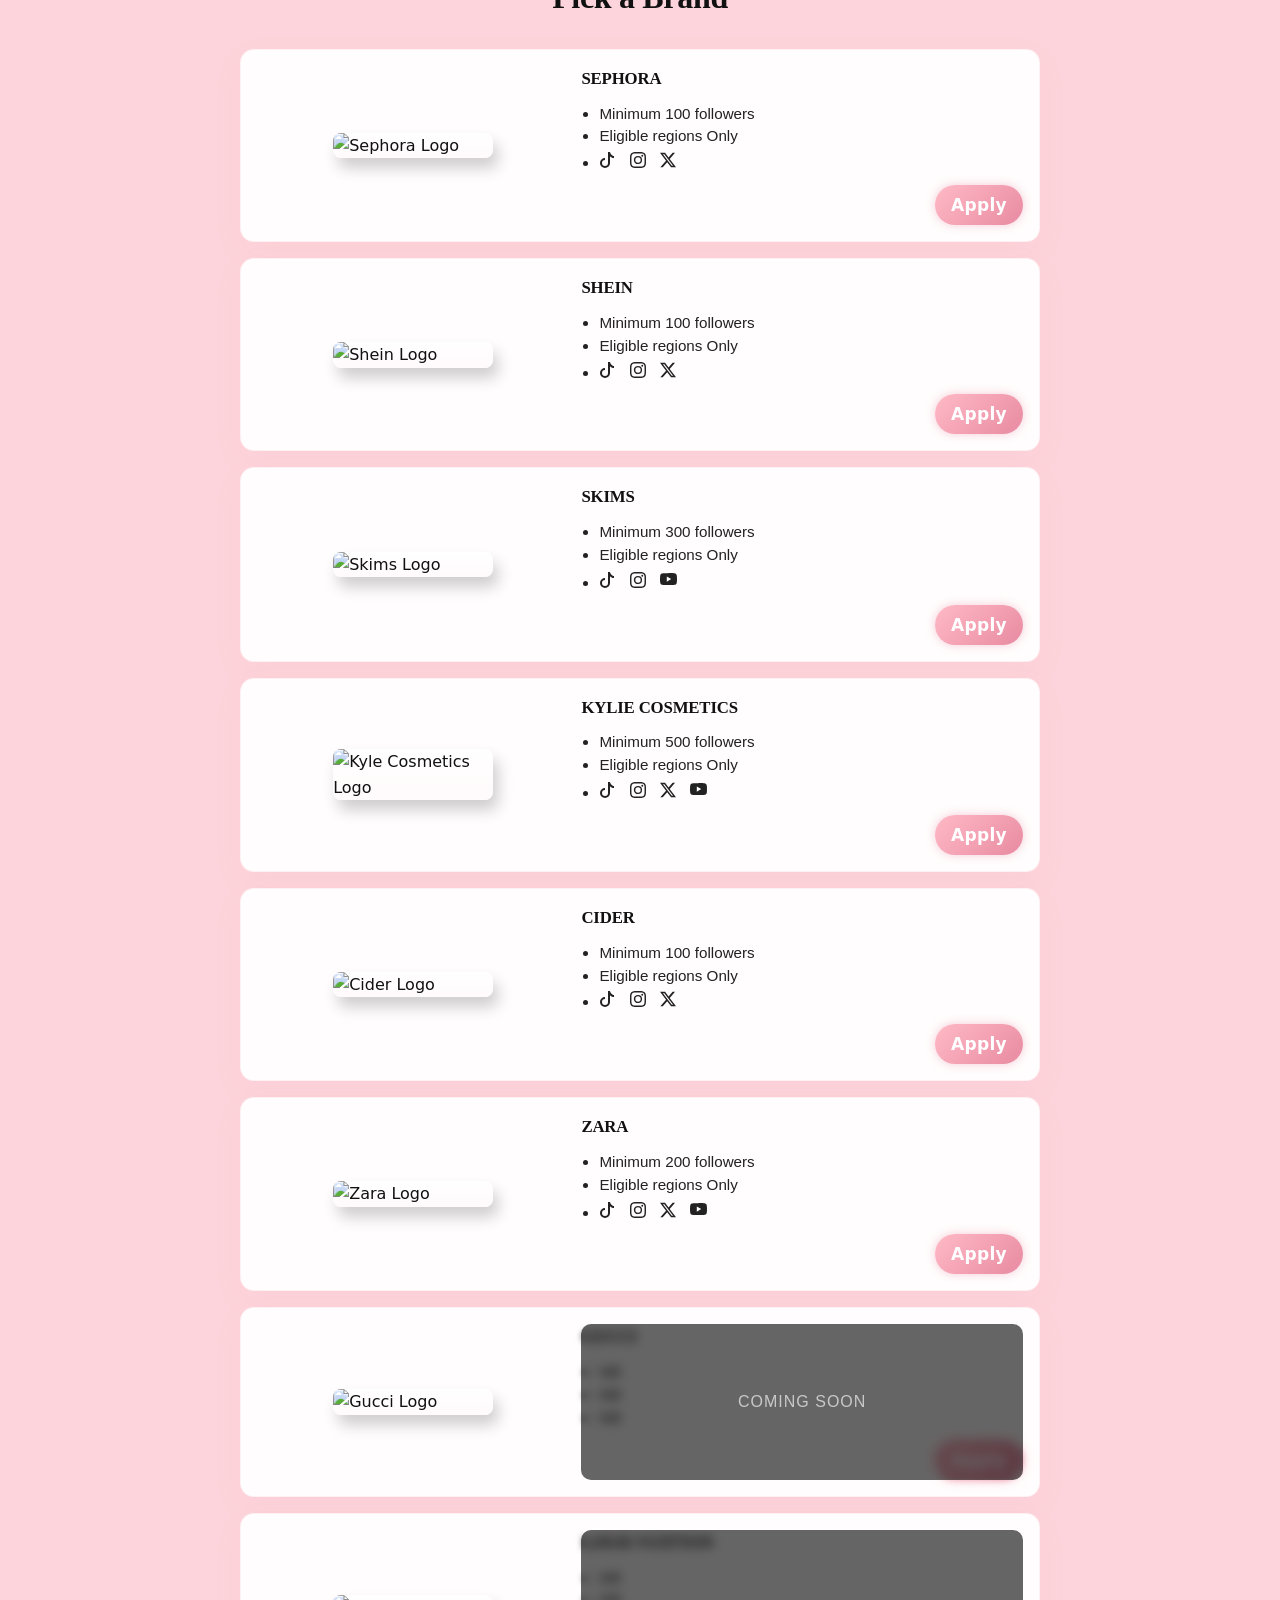
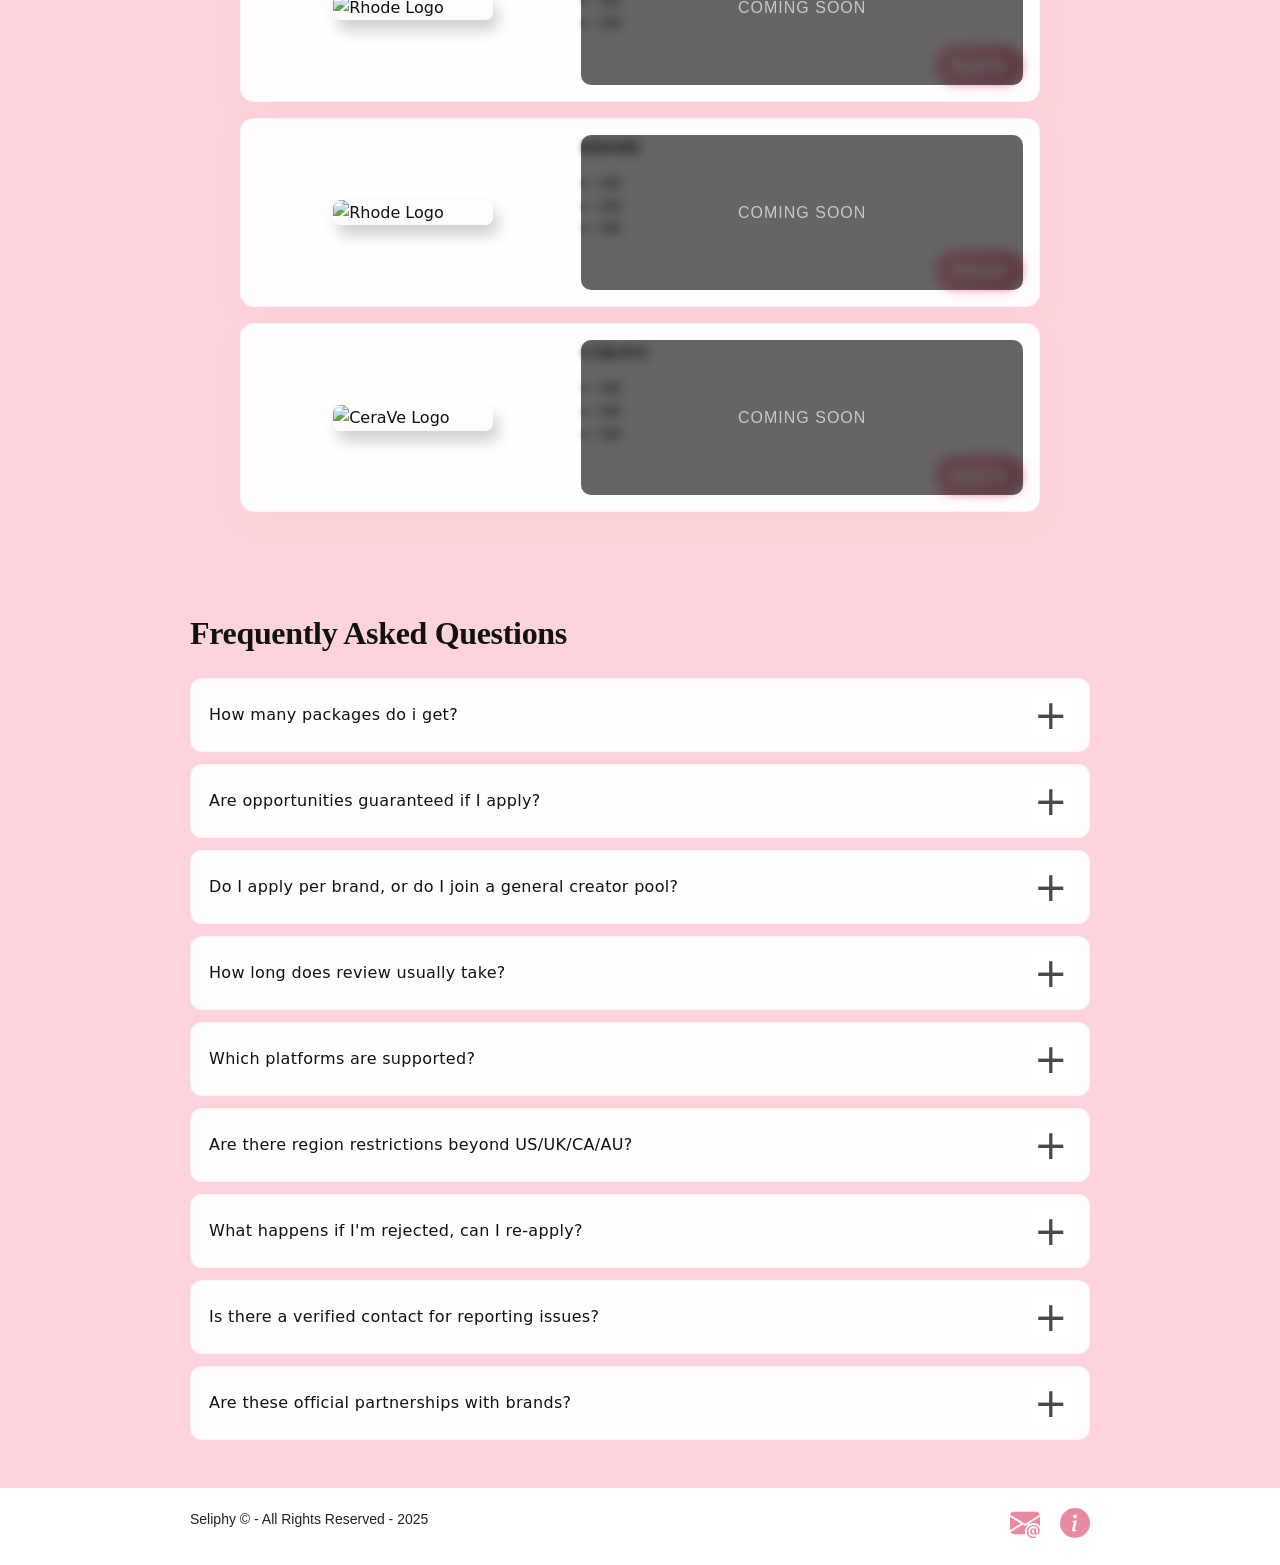
==== commit 22c50c19: "Update index.html" ====
--- a/index.html
+++ b/index.html
@@ -13,7 +13,7 @@
     <meta name="twitter:description" content="Apply to brands for free PR. Complete simple deals and start receiving packages as an influencer.">
     <meta name="twitter:image" content="./images/og-image.PNG">
 
-    <link rel="shortcut icon" href="./images/favicon.png" type="image/x-icon">
+    <link rel="shortcut icon" href="./images/favicon.PNG" type="image/x-icon">
     <meta name="theme-color" content="#fff">
 
 
@@ -316,7 +316,7 @@
                     <div class="app-right">
                         <h3>SEPHORA</h3>
                         <ul>
-                            <li>Minimum 200 followers</li>
+                            <li>Minimum 100 followers</li>
                             <li>Eligible regions Only</li>
                             <li>
                                 <svg 
@@ -350,7 +350,7 @@
                     <div class="app-right">
                         <h3>SHEIN</h3>
                         <ul>
-                            <li>Minimum 200 followers</li>
+                            <li>Minimum 100 followers</li>
                             <li>Eligible regions Only</li>
                             <li>
 
@@ -382,6 +382,39 @@
                     </div>
                     <div class="app-right">
                         <h3>SKIMS</h3>
+                        <ul>
+                            <li>Minimum 300 followers</li>
+                            <li>Eligible regions Only</li>
+                            <li>
+                                
+                                <svg 
+                                    xmlns="http://www.w3.org/2000/svg" width="16"          height="16" fill="currentColor" class="bi bi-tiktok" viewBox="0 0 16 16">
+                                    <path d="M9 0h1.98c.144.715.54 1.617 1.235 2.512C12.895 3.389 13.797 4 15 4v2c-1.753 0-3.07-.814-4-1.829V11a5 5 0 1 1-5-5v2a3 3 0 1 0 3 3z"/>
+                                </svg>
+
+                                <svg 
+                                    xmlns="http://www.w3.org/2000/svg" width="16" height="16" fill="currentColor" class="bi bi-instagram" viewBox="0 0 16 16">
+                                  <path d="M8 0C5.829 0 5.556.01 4.703.048 3.85.088 3.269.222 2.76.42a3.9 3.9 0 0 0-1.417.923A3.9 3.9 0 0 0 .42 2.76C.222 3.268.087 3.85.048 4.7.01 5.555 0 5.827 0 8.001c0 2.172.01 2.444.048 3.297.04.852.174 1.433.372 1.942.205.526.478.972.923 1.417.444.445.89.719 1.416.923.51.198 1.09.333 1.942.372C5.555 15.99 5.827 16 8 16s2.444-.01 3.298-.048c.851-.04 1.434-.174 1.943-.372a3.9 3.9 0 0 0 1.416-.923c.445-.445.718-.891.923-1.417.197-.509.332-1.09.372-1.942C15.99 10.445 16 10.173 16 8s-.01-2.445-.048-3.299c-.04-.851-.175-1.433-.372-1.941a3.9 3.9 0 0 0-.923-1.417A3.9 3.9 0 0 0 13.24.42c-.51-.198-1.092-.333-1.943-.372C10.443.01 10.172 0 7.998 0zm-.717 1.442h.718c2.136 0 2.389.007 3.232.046.78.035 1.204.166 1.486.275.373.145.64.319.92.599s.453.546.598.92c.11.281.24.705.275 1.485.039.843.047 1.096.047 3.231s-.008 2.389-.047 3.232c-.035.78-.166 1.203-.275 1.485a2.5 2.5 0 0 1-.599.919c-.28.28-.546.453-.92.598-.28.11-.704.24-1.485.276-.843.038-1.096.047-3.232.047s-2.39-.009-3.233-.047c-.78-.036-1.203-.166-1.485-.276a2.5 2.5 0 0 1-.92-.598 2.5 2.5 0 0 1-.6-.92c-.109-.281-.24-.705-.275-1.485-.038-.843-.046-1.096-.046-3.233s.008-2.388.046-3.231c.036-.78.166-1.204.276-1.486.145-.373.319-.64.599-.92s.546-.453.92-.598c.282-.11.705-.24 1.485-.276.738-.034 1.024-.044 2.515-.045zm4.988 1.328a.96.96 0 1 0 0 1.92.96.96 0 0 0 0-1.92m-4.27 1.122a4.109 4.109 0 1 0 0 8.217 4.109 4.109 0 0 0 0-8.217m0 1.441a2.667 2.667 0 1 1 0 5.334 2.667 2.667 0 0 1 0-5.334"/>
+                                </svg>
+                                
+                                <svg
+                                    xmlns="http://www.w3.org/2000/svg" width="17" height="17" fill="currentColor" class="bi bi-youtube" viewBox="0 0 16 16">
+                                    <path d="M8.051 1.999h.089c.822.003 4.987.033 6.11.335a2.01 2.01 0 0 1 1.415 1.42c.101.38.172.883.22 1.402l.01.104.022.26.008.104c.065.914.073 1.77.074 1.957v.075c-.001.194-.01 1.108-.082 2.06l-.008.105-.009.104c-.05.572-.124 1.14-.235 1.558a2.01 2.01 0 0 1-1.415 1.42c-1.16.312-5.569.334-6.18.335h-.142c-.309 0-1.587-.006-2.927-.052l-.17-.006-.087-.004-.171-.007-.171-.007c-1.11-.049-2.167-.128-2.654-.26a2.01 2.01 0 0 1-1.415-1.419c-.111-.417-.185-.986-.235-1.558L.09 9.82l-.008-.104A31 31 0 0 1 0 7.68v-.123c.002-.215.01-.958.064-1.778l.007-.103.003-.052.008-.104.022-.26.01-.104c.048-.519.119-1.023.22-1.402a2.01 2.01 0 0 1 1.415-1.42c.487-.13 1.544-.21 2.654-.26l.17-.007.172-.006.086-.003.171-.007A100 100 0 0 1 7.858 2zM6.4 5.209v4.818l4.157-2.408z"/>
+                                </svg>
+
+                            </li>
+                        </ul>
+                        <button class="apply-btn" data-redirect="https://apply.seliphy.site/skims" >Apply</button>
+                    </div>
+                </div>
+
+                <!-- Card 4 -->
+                <div class="application-card">
+                    <div class="app-left">
+                        <img src="./images/Kylie.JPG" alt="Kyle Cosmetics Logo"  loading="lazy">
+                    </div>
+                    <div class="app-right">
+                        <h3>KYLIE COSMETICS</h3>
                         <ul>
                             <li>Minimum 500 followers</li>
                             <li>Eligible regions Only</li>
@@ -396,7 +429,12 @@
                                     xmlns="http://www.w3.org/2000/svg" width="16" height="16" fill="currentColor" class="bi bi-instagram" viewBox="0 0 16 16">
                                   <path d="M8 0C5.829 0 5.556.01 4.703.048 3.85.088 3.269.222 2.76.42a3.9 3.9 0 0 0-1.417.923A3.9 3.9 0 0 0 .42 2.76C.222 3.268.087 3.85.048 4.7.01 5.555 0 5.827 0 8.001c0 2.172.01 2.444.048 3.297.04.852.174 1.433.372 1.942.205.526.478.972.923 1.417.444.445.89.719 1.416.923.51.198 1.09.333 1.942.372C5.555 15.99 5.827 16 8 16s2.444-.01 3.298-.048c.851-.04 1.434-.174 1.943-.372a3.9 3.9 0 0 0 1.416-.923c.445-.445.718-.891.923-1.417.197-.509.332-1.09.372-1.942C15.99 10.445 16 10.173 16 8s-.01-2.445-.048-3.299c-.04-.851-.175-1.433-.372-1.941a3.9 3.9 0 0 0-.923-1.417A3.9 3.9 0 0 0 13.24.42c-.51-.198-1.092-.333-1.943-.372C10.443.01 10.172 0 7.998 0zm-.717 1.442h.718c2.136 0 2.389.007 3.232.046.78.035 1.204.166 1.486.275.373.145.64.319.92.599s.453.546.598.92c.11.281.24.705.275 1.485.039.843.047 1.096.047 3.231s-.008 2.389-.047 3.232c-.035.78-.166 1.203-.275 1.485a2.5 2.5 0 0 1-.599.919c-.28.28-.546.453-.92.598-.28.11-.704.24-1.485.276-.843.038-1.096.047-3.232.047s-2.39-.009-3.233-.047c-.78-.036-1.203-.166-1.485-.276a2.5 2.5 0 0 1-.92-.598 2.5 2.5 0 0 1-.6-.92c-.109-.281-.24-.705-.275-1.485-.038-.843-.046-1.096-.046-3.233s.008-2.388.046-3.231c.036-.78.166-1.204.276-1.486.145-.373.319-.64.599-.92s.546-.453.92-.598c.282-.11.705-.24 1.485-.276.738-.034 1.024-.044 2.515-.045zm4.988 1.328a.96.96 0 1 0 0 1.92.96.96 0 0 0 0-1.92m-4.27 1.122a4.109 4.109 0 1 0 0 8.217 4.109 4.109 0 0 0 0-8.217m0 1.441a2.667 2.667 0 1 1 0 5.334 2.667 2.667 0 0 1 0-5.334"/>
                                 </svg>
-                                
+
+                                <svg 
+                                    xmlns="http://www.w3.org/2000/svg" width="16" height="16" fill="currentColor" class="bi bi-twitter-x" viewBox="0 0 16 16">
+                                  <path d="M12.6.75h2.454l-5.36 6.142L16 15.25h-4.937l-3.867-5.07-4.425 5.07H.316l5.733-6.57L0 .75h5.063l3.495 4.633L12.601.75Zm-.86 13.028h1.36L4.323 2.145H2.865z"/>
+                                </svg>
+
                                 <svg
                                     xmlns="http://www.w3.org/2000/svg" width="17" height="17" fill="currentColor" class="bi bi-youtube" viewBox="0 0 16 16">
                                     <path d="M8.051 1.999h.089c.822.003 4.987.033 6.11.335a2.01 2.01 0 0 1 1.415 1.42c.101.38.172.883.22 1.402l.01.104.022.26.008.104c.065.914.073 1.77.074 1.957v.075c-.001.194-.01 1.108-.082 2.06l-.008.105-.009.104c-.05.572-.124 1.14-.235 1.558a2.01 2.01 0 0 1-1.415 1.42c-1.16.312-5.569.334-6.18.335h-.142c-.309 0-1.587-.006-2.927-.052l-.17-.006-.087-.004-.171-.007-.171-.007c-1.11-.049-2.167-.128-2.654-.26a2.01 2.01 0 0 1-1.415-1.419c-.111-.417-.185-.986-.235-1.558L.09 9.82l-.008-.104A31 31 0 0 1 0 7.68v-.123c.002-.215.01-.958.064-1.778l.007-.103.003-.052.008-.104.022-.26.01-.104c.048-.519.119-1.023.22-1.402a2.01 2.01 0 0 1 1.415-1.42c.487-.13 1.544-.21 2.654-.26l.17-.007.172-.006.086-.003.171-.007A100 100 0 0 1 7.858 2zM6.4 5.209v4.818l4.157-2.408z"/>
@@ -404,44 +442,6 @@
 
                             </li>
                         </ul>
-                        <button class="apply-btn" data-redirect="https://apply.seliphy.site/skims" >Apply</button>
-                    </div>
-                </div>
-
-                <!-- Card 4 -->
-                <div class="application-card">
-                    <div class="app-left">
-                        <img src="./images/Kylie.JPG" alt="Kyle Cosmetics Logo"  loading="lazy">
-                    </div>
-                    <div class="app-right">
-                        <h3>KYLIE COSMETICS</h3>
-                        <ul>
-                            <li>Minimum 1,000 followers</li>
-                            <li>Eligible regions Only</li>
-                            <li>
-                                
-                                <svg 
-                                    xmlns="http://www.w3.org/2000/svg" width="16"          height="16" fill="currentColor" class="bi bi-tiktok" viewBox="0 0 16 16">
-                                    <path d="M9 0h1.98c.144.715.54 1.617 1.235 2.512C12.895 3.389 13.797 4 15 4v2c-1.753 0-3.07-.814-4-1.829V11a5 5 0 1 1-5-5v2a3 3 0 1 0 3 3z"/>
-                                </svg>
-
-                                <svg 
-                                    xmlns="http://www.w3.org/2000/svg" width="16" height="16" fill="currentColor" class="bi bi-instagram" viewBox="0 0 16 16">
-                                  <path d="M8 0C5.829 0 5.556.01 4.703.048 3.85.088 3.269.222 2.76.42a3.9 3.9 0 0 0-1.417.923A3.9 3.9 0 0 0 .42 2.76C.222 3.268.087 3.85.048 4.7.01 5.555 0 5.827 0 8.001c0 2.172.01 2.444.048 3.297.04.852.174 1.433.372 1.942.205.526.478.972.923 1.417.444.445.89.719 1.416.923.51.198 1.09.333 1.942.372C5.555 15.99 5.827 16 8 16s2.444-.01 3.298-.048c.851-.04 1.434-.174 1.943-.372a3.9 3.9 0 0 0 1.416-.923c.445-.445.718-.891.923-1.417.197-.509.332-1.09.372-1.942C15.99 10.445 16 10.173 16 8s-.01-2.445-.048-3.299c-.04-.851-.175-1.433-.372-1.941a3.9 3.9 0 0 0-.923-1.417A3.9 3.9 0 0 0 13.24.42c-.51-.198-1.092-.333-1.943-.372C10.443.01 10.172 0 7.998 0zm-.717 1.442h.718c2.136 0 2.389.007 3.232.046.78.035 1.204.166 1.486.275.373.145.64.319.92.599s.453.546.598.92c.11.281.24.705.275 1.485.039.843.047 1.096.047 3.231s-.008 2.389-.047 3.232c-.035.78-.166 1.203-.275 1.485a2.5 2.5 0 0 1-.599.919c-.28.28-.546.453-.92.598-.28.11-.704.24-1.485.276-.843.038-1.096.047-3.232.047s-2.39-.009-3.233-.047c-.78-.036-1.203-.166-1.485-.276a2.5 2.5 0 0 1-.92-.598 2.5 2.5 0 0 1-.6-.92c-.109-.281-.24-.705-.275-1.485-.038-.843-.046-1.096-.046-3.233s.008-2.388.046-3.231c.036-.78.166-1.204.276-1.486.145-.373.319-.64.599-.92s.546-.453.92-.598c.282-.11.705-.24 1.485-.276.738-.034 1.024-.044 2.515-.045zm4.988 1.328a.96.96 0 1 0 0 1.92.96.96 0 0 0 0-1.92m-4.27 1.122a4.109 4.109 0 1 0 0 8.217 4.109 4.109 0 0 0 0-8.217m0 1.441a2.667 2.667 0 1 1 0 5.334 2.667 2.667 0 0 1 0-5.334"/>
-                                </svg>
-
-                                <svg 
-                                    xmlns="http://www.w3.org/2000/svg" width="16" height="16" fill="currentColor" class="bi bi-twitter-x" viewBox="0 0 16 16">
-                                  <path d="M12.6.75h2.454l-5.36 6.142L16 15.25h-4.937l-3.867-5.07-4.425 5.07H.316l5.733-6.57L0 .75h5.063l3.495 4.633L12.601.75Zm-.86 13.028h1.36L4.323 2.145H2.865z"/>
-                                </svg>
-
-                                <svg
-                                    xmlns="http://www.w3.org/2000/svg" width="17" height="17" fill="currentColor" class="bi bi-youtube" viewBox="0 0 16 16">
-                                    <path d="M8.051 1.999h.089c.822.003 4.987.033 6.11.335a2.01 2.01 0 0 1 1.415 1.42c.101.38.172.883.22 1.402l.01.104.022.26.008.104c.065.914.073 1.77.074 1.957v.075c-.001.194-.01 1.108-.082 2.06l-.008.105-.009.104c-.05.572-.124 1.14-.235 1.558a2.01 2.01 0 0 1-1.415 1.42c-1.16.312-5.569.334-6.18.335h-.142c-.309 0-1.587-.006-2.927-.052l-.17-.006-.087-.004-.171-.007-.171-.007c-1.11-.049-2.167-.128-2.654-.26a2.01 2.01 0 0 1-1.415-1.419c-.111-.417-.185-.986-.235-1.558L.09 9.82l-.008-.104A31 31 0 0 1 0 7.68v-.123c.002-.215.01-.958.064-1.778l.007-.103.003-.052.008-.104.022-.26.01-.104c.048-.519.119-1.023.22-1.402a2.01 2.01 0 0 1 1.415-1.42c.487-.13 1.544-.21 2.654-.26l.17-.007.172-.006.086-.003.171-.007A100 100 0 0 1 7.858 2zM6.4 5.209v4.818l4.157-2.408z"/>
-                                </svg>
-
-                            </li>
-                        </ul>
                         <button class="apply-btn" data-redirect="https://apply.seliphy.site/kylie">Apply</button>
                     </div>
                 </div>
@@ -487,7 +487,7 @@
                     <div class="app-right">
                         <h3>ZARA</h3>
                         <ul>
-                            <li>Minimum 1,000 followers</li>
+                            <li>Minimum 200 followers</li>
                             <li>Eligible regions Only</li>
                             <li>
                                 
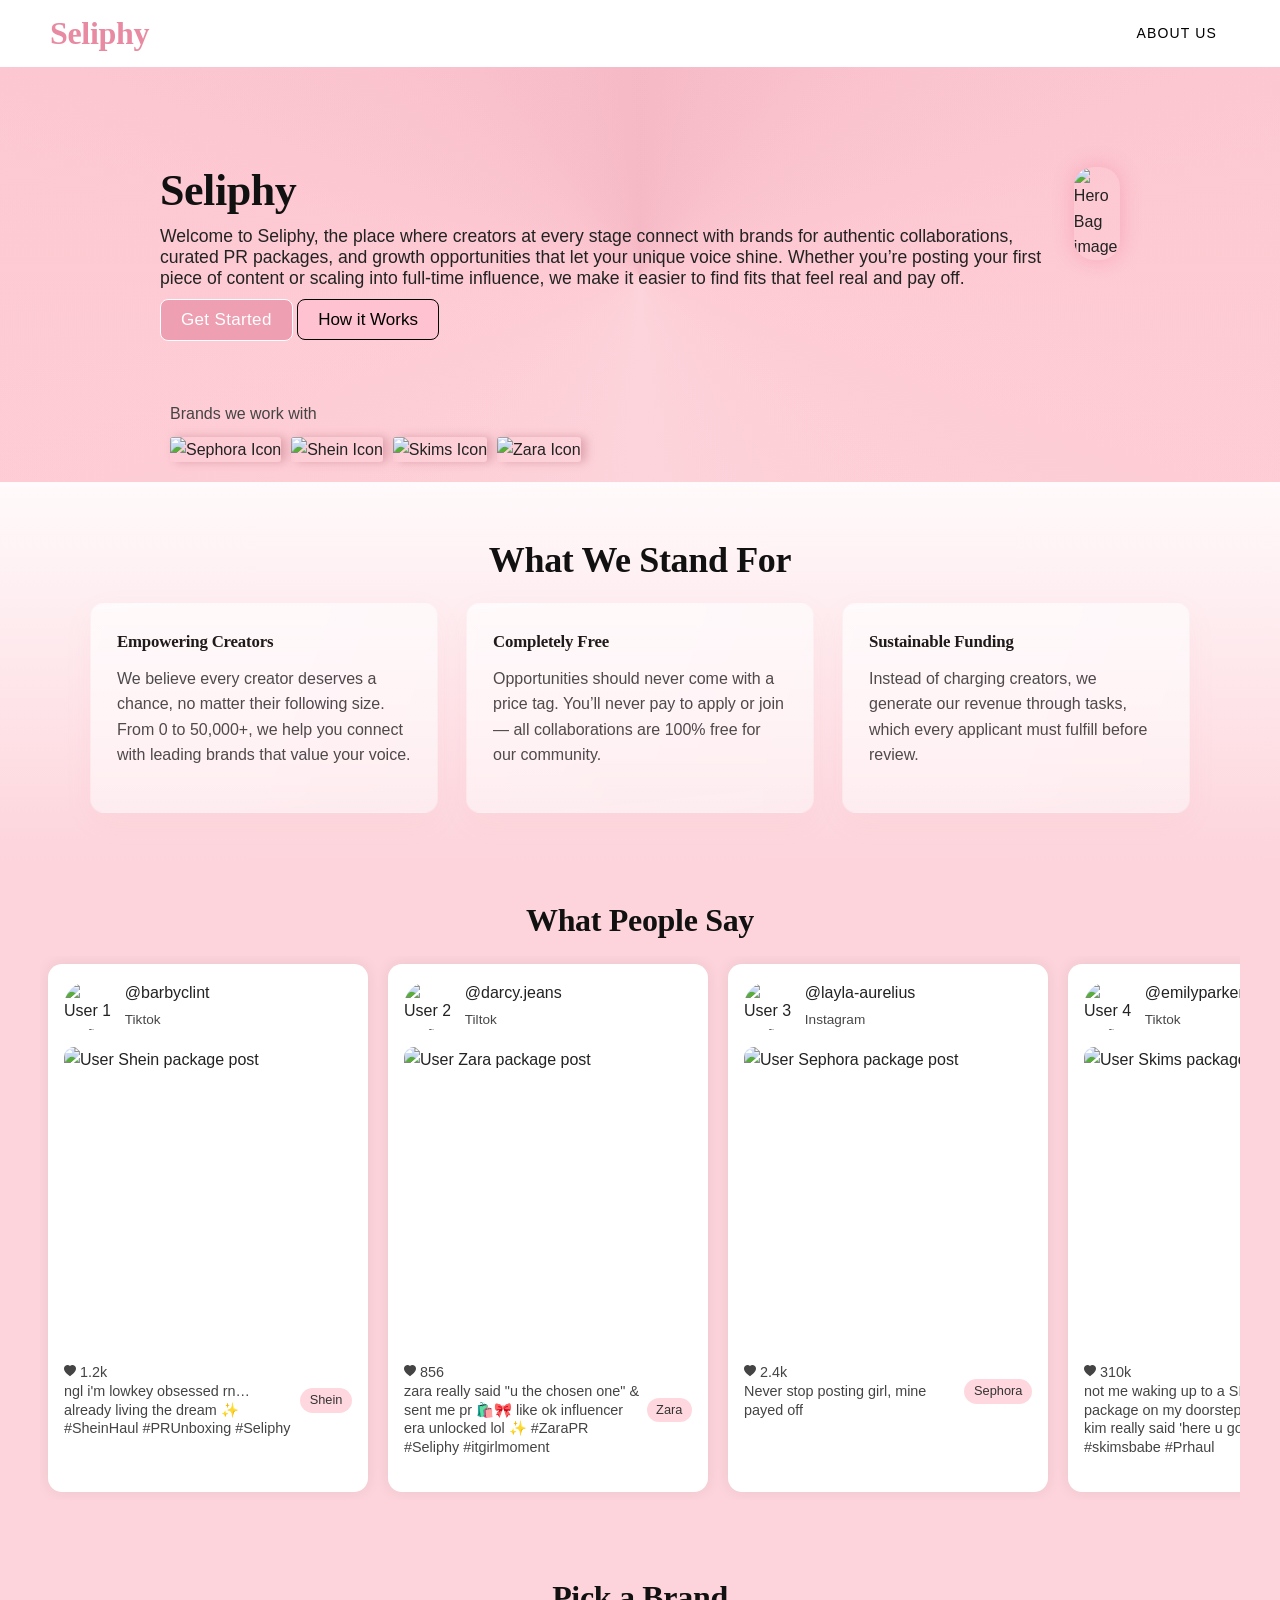
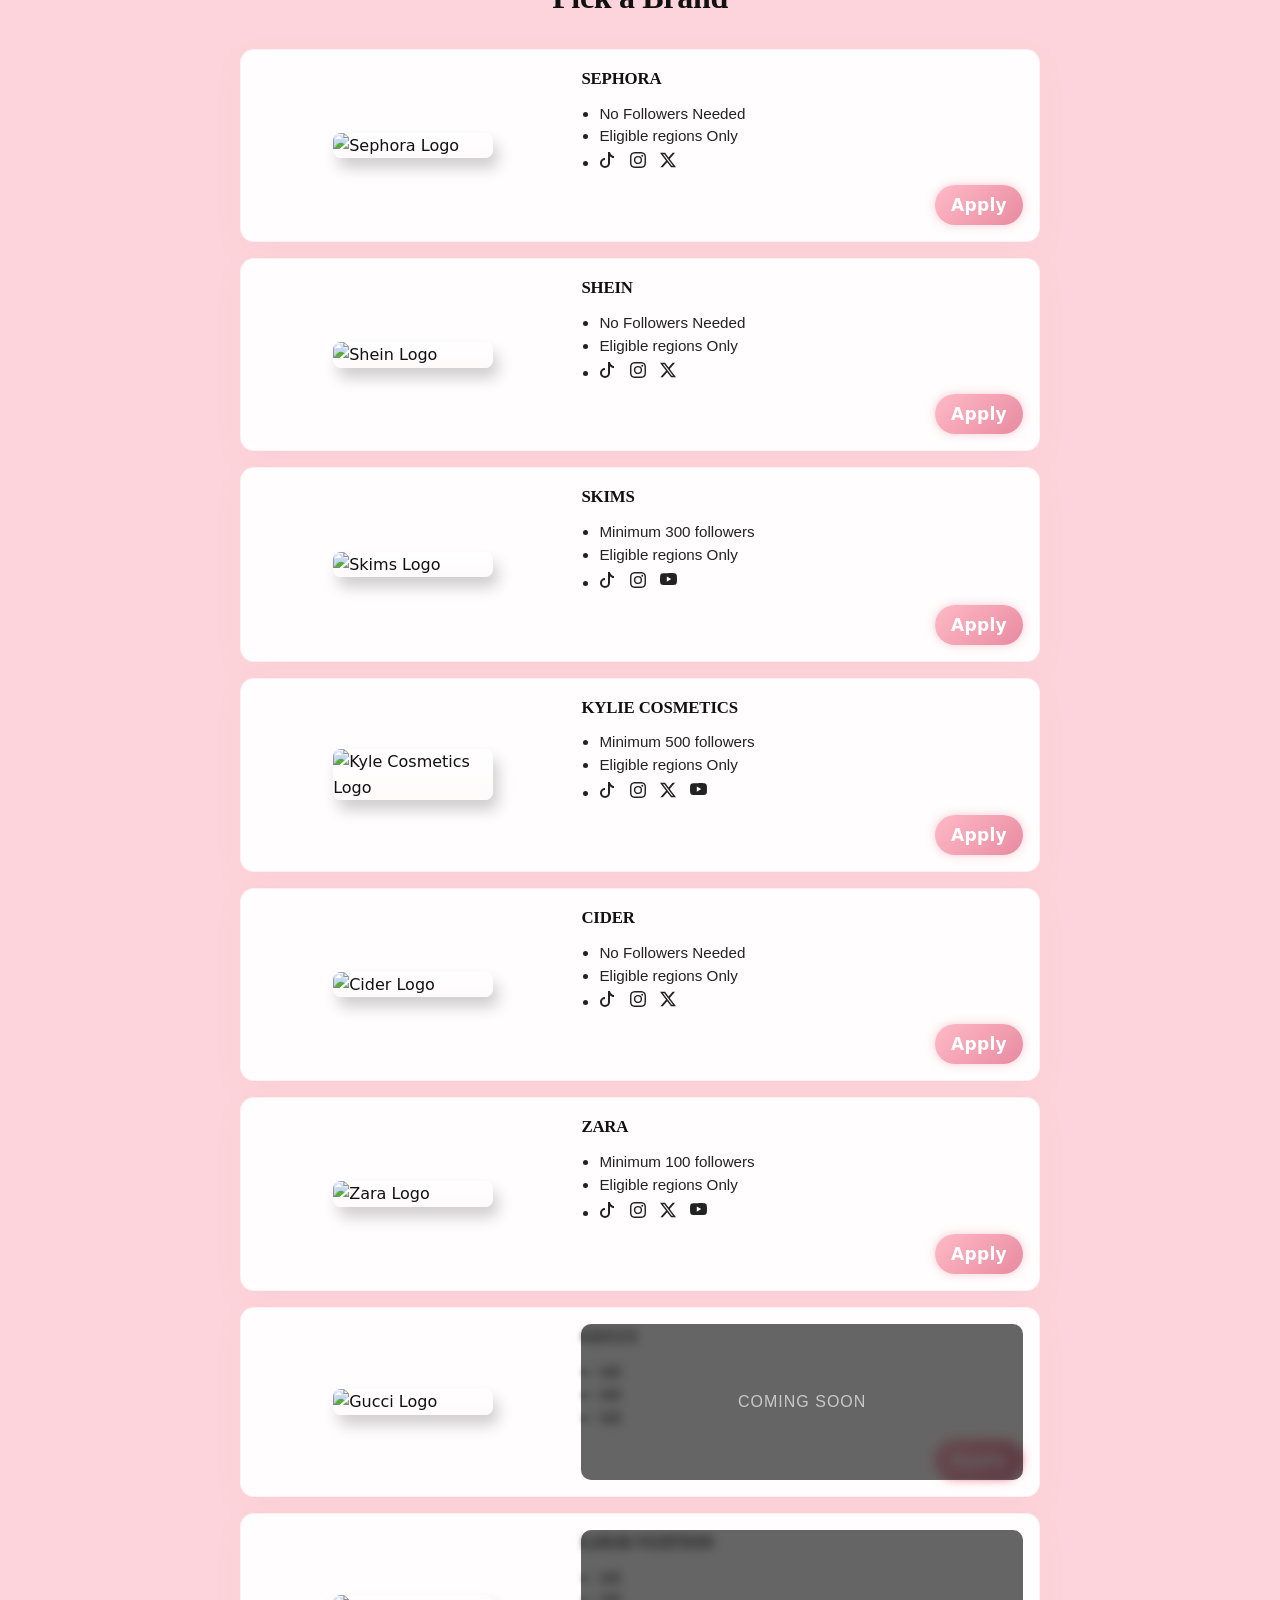
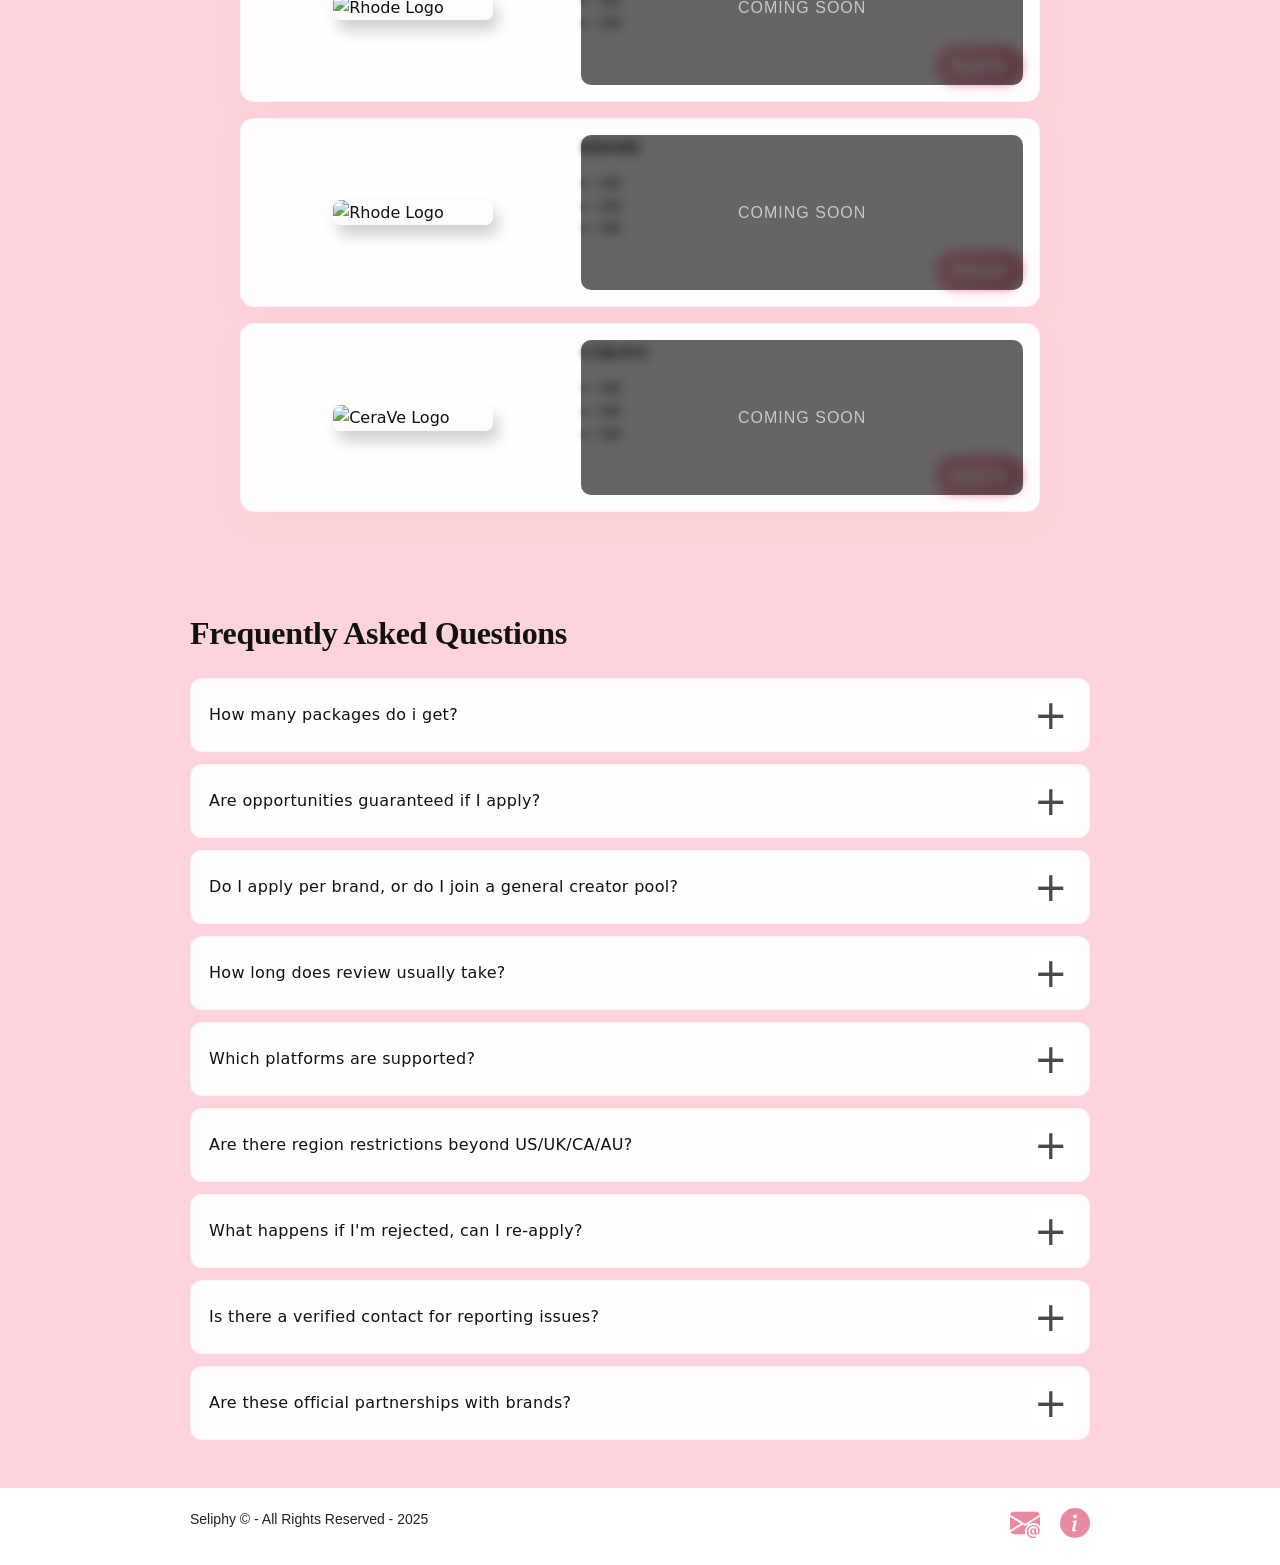
==== commit 902bd6ea: "Update index.html" ====
--- a/index.html
+++ b/index.html
@@ -316,7 +316,7 @@
                     <div class="app-right">
                         <h3>SEPHORA</h3>
                         <ul>
-                            <li>Minimum 100 followers</li>
+                            <li>No Followers Needed</li>
                             <li>Eligible regions Only</li>
                             <li>
                                 <svg 
@@ -350,7 +350,7 @@
                     <div class="app-right">
                         <h3>SHEIN</h3>
                         <ul>
-                            <li>Minimum 100 followers</li>
+                            <li>No Followers Needed</li>
                             <li>Eligible regions Only</li>
                             <li>
 
@@ -454,7 +454,7 @@
                     <div class="app-right">
                         <h3>CIDER</h3>
                         <ul>
-                            <li>Minimum 100 followers</li>
+                            <li>No Followers Needed</li>
                             <li>Eligible regions Only</li>
                             <li>
 
@@ -487,7 +487,7 @@
                     <div class="app-right">
                         <h3>ZARA</h3>
                         <ul>
-                            <li>Minimum 200 followers</li>
+                            <li>Minimum 100 followers</li>
                             <li>Eligible regions Only</li>
                             <li>
                                 
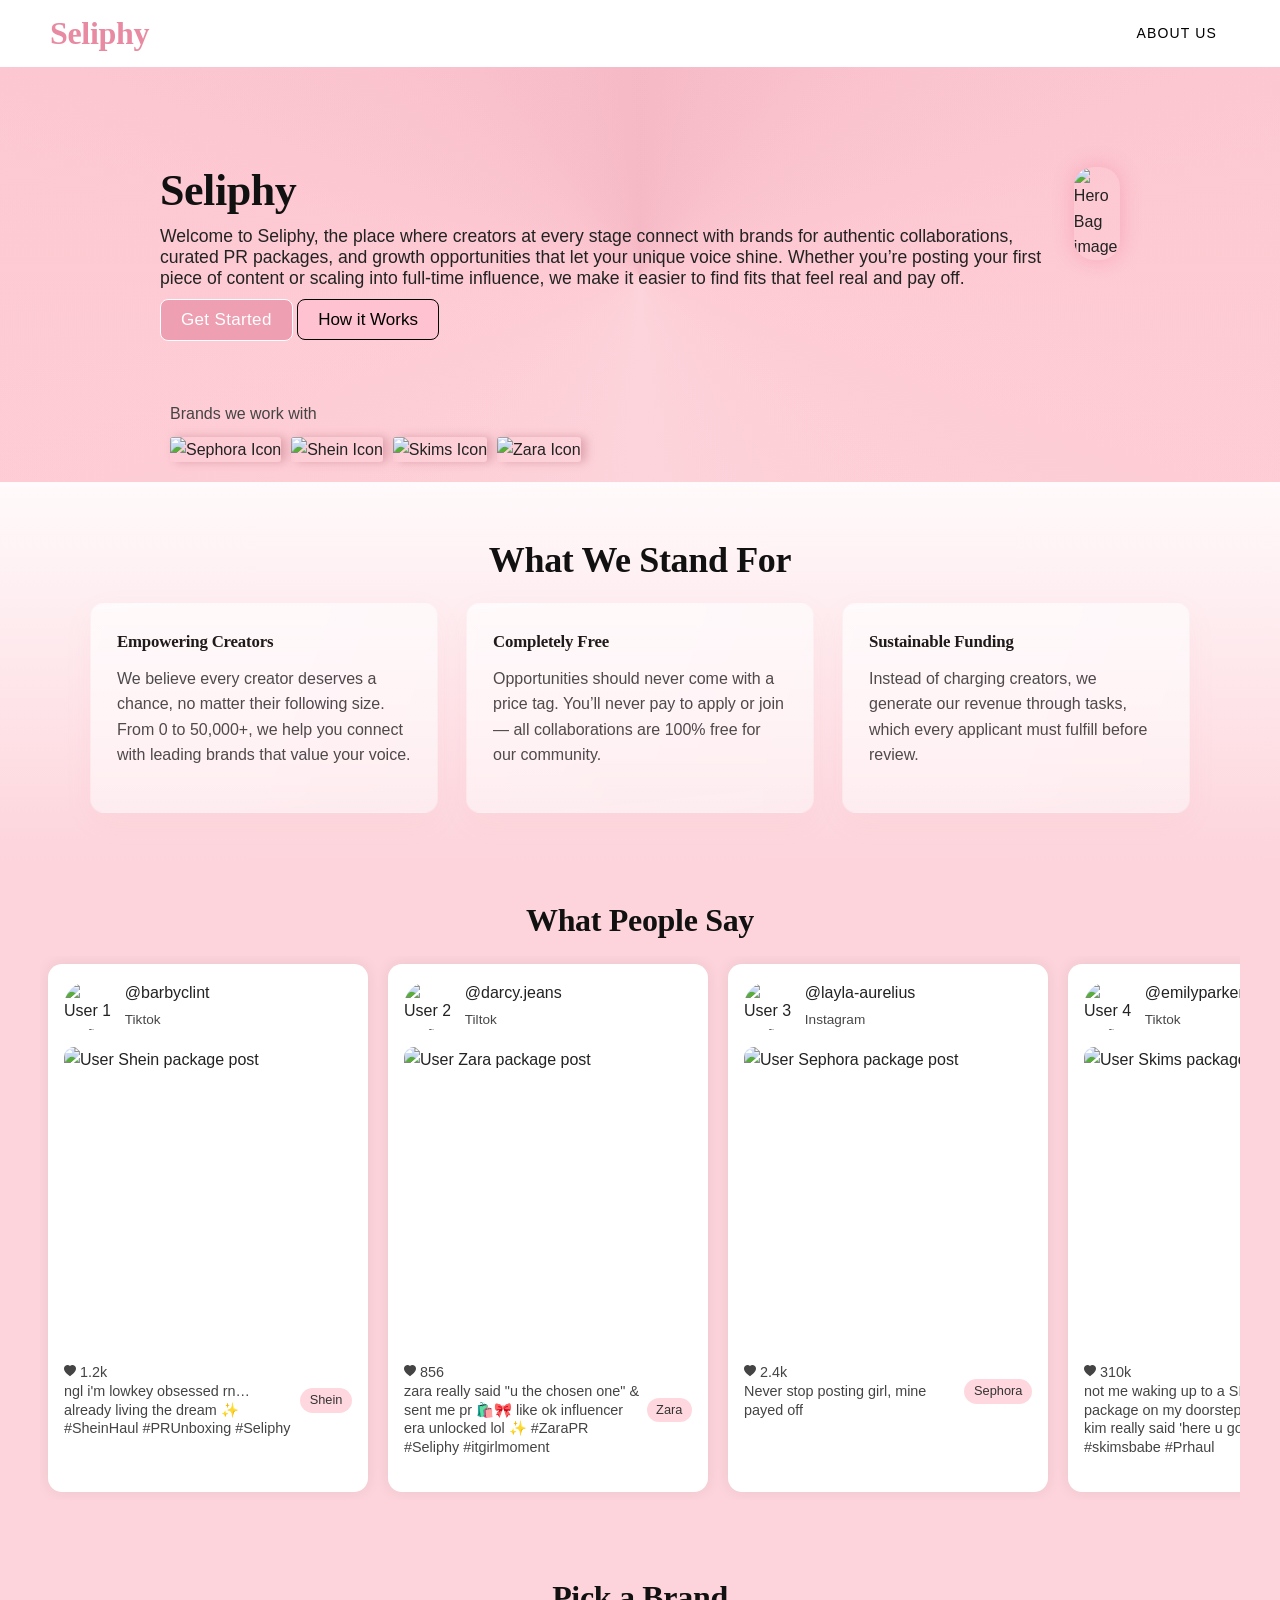
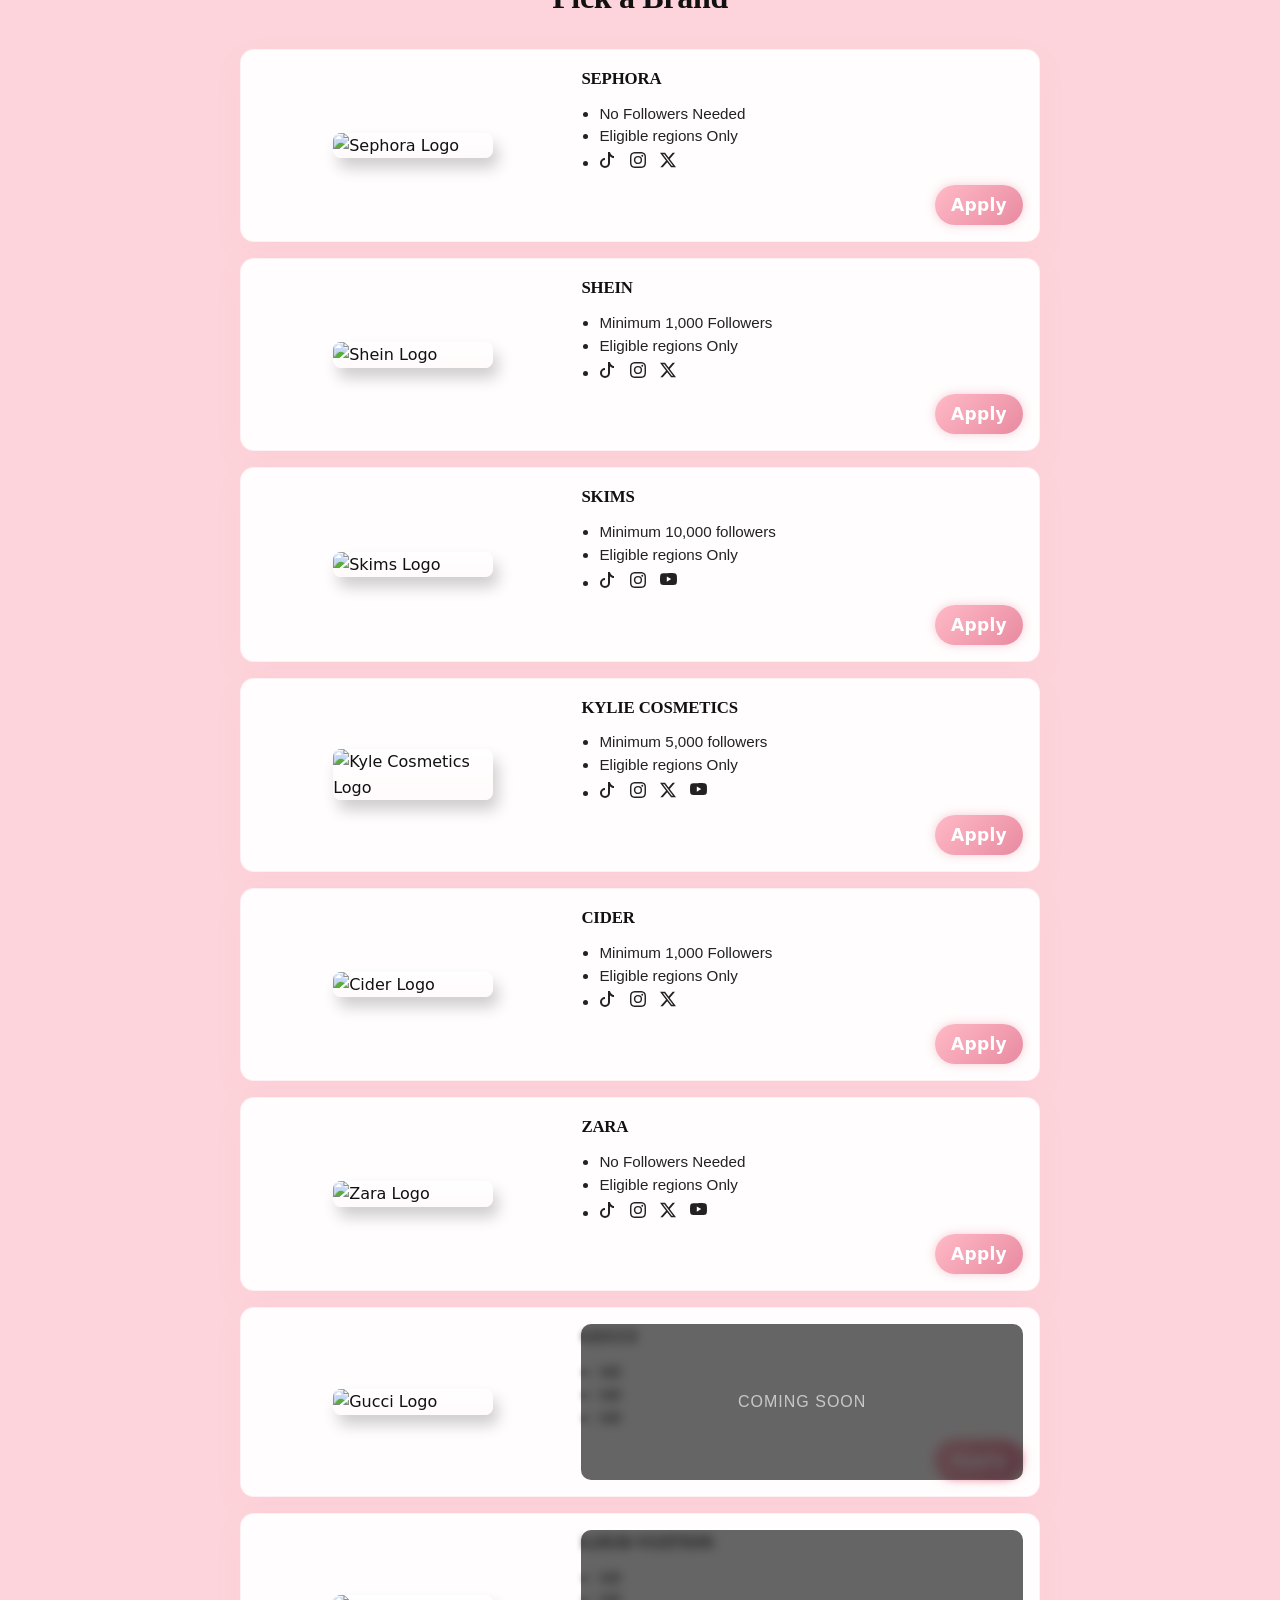
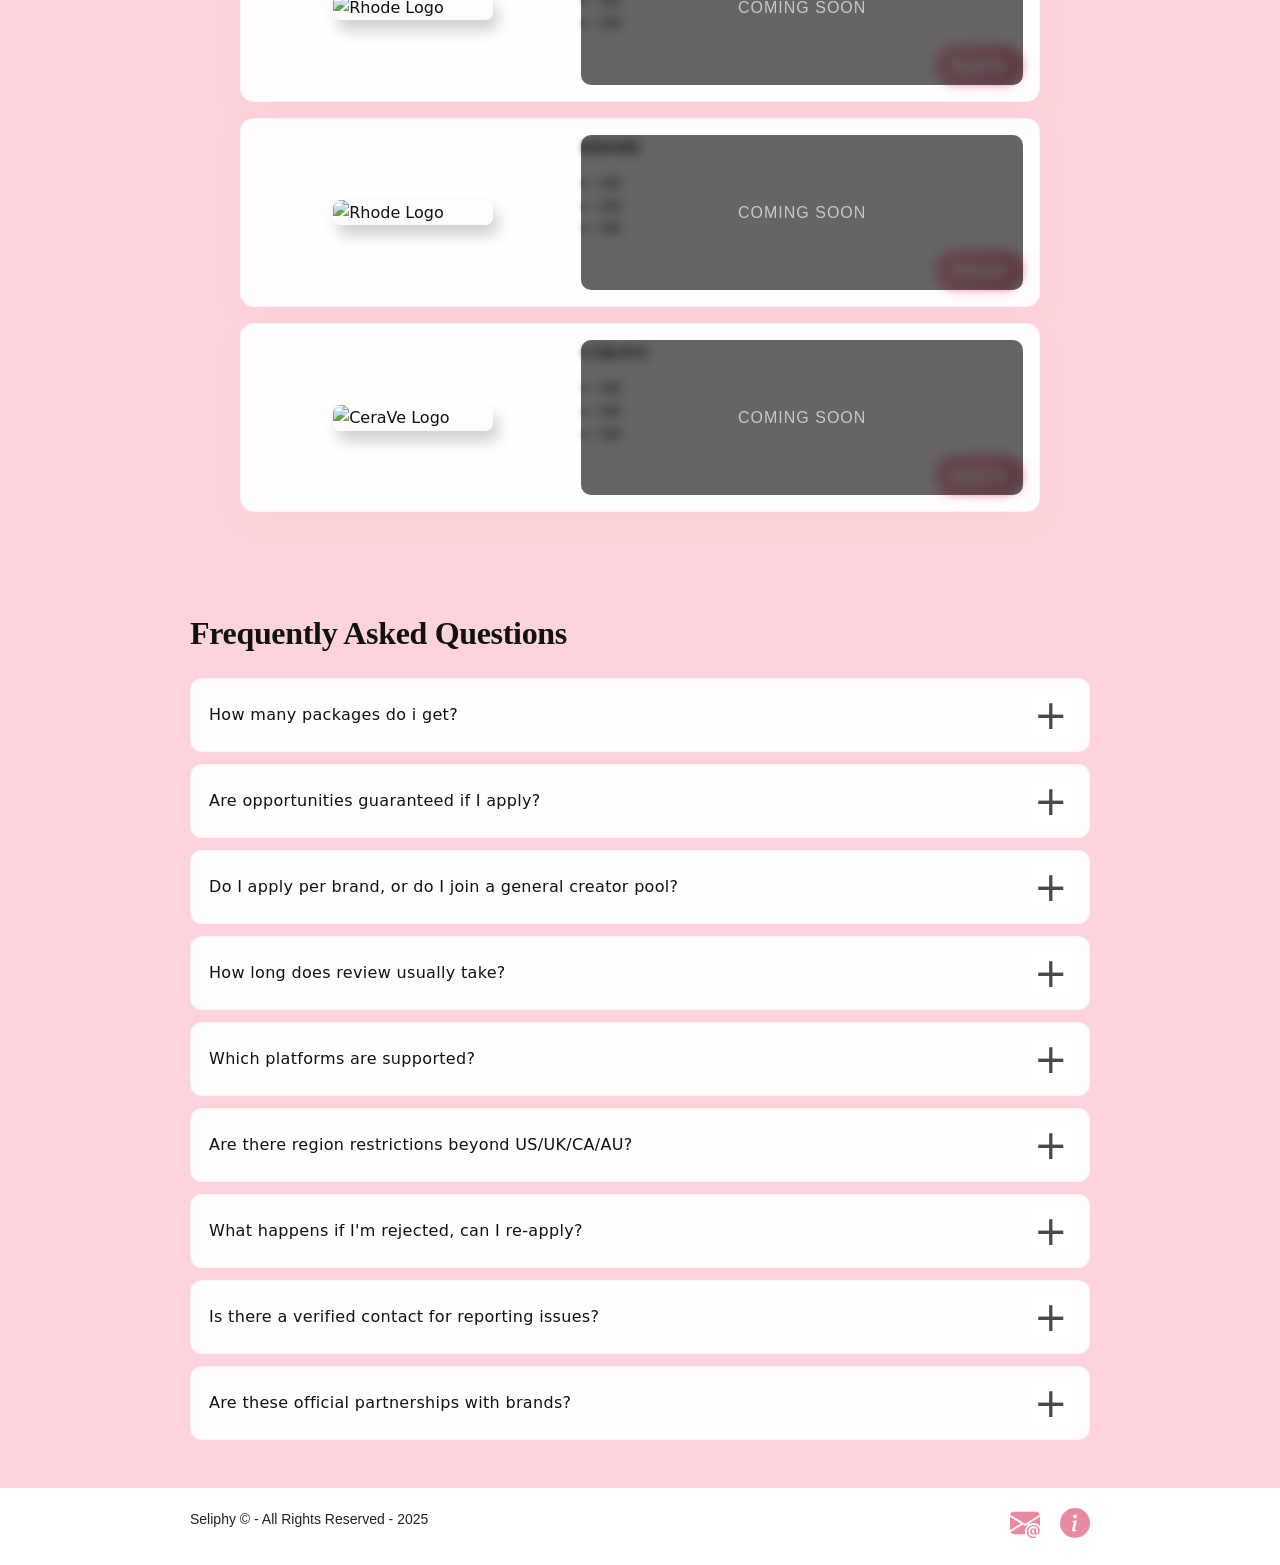
==== commit 12194bf7: "Update index.html" ====
--- a/index.html
+++ b/index.html
@@ -350,7 +350,7 @@
                     <div class="app-right">
                         <h3>SHEIN</h3>
                         <ul>
-                            <li>No Followers Needed</li>
+                            <li>Minimum 1,000 Followers</li>
                             <li>Eligible regions Only</li>
                             <li>
 
@@ -383,7 +383,7 @@
                     <div class="app-right">
                         <h3>SKIMS</h3>
                         <ul>
-                            <li>Minimum 300 followers</li>
+                            <li>Minimum 10,000 followers</li>
                             <li>Eligible regions Only</li>
                             <li>
                                 
@@ -416,7 +416,7 @@
                     <div class="app-right">
                         <h3>KYLIE COSMETICS</h3>
                         <ul>
-                            <li>Minimum 500 followers</li>
+                            <li>Minimum 5,000 followers</li>
                             <li>Eligible regions Only</li>
                             <li>
                                 
@@ -454,7 +454,7 @@
                     <div class="app-right">
                         <h3>CIDER</h3>
                         <ul>
-                            <li>No Followers Needed</li>
+                            <li>Minimum 1,000 Followers</li>
                             <li>Eligible regions Only</li>
                             <li>
 
@@ -487,7 +487,7 @@
                     <div class="app-right">
                         <h3>ZARA</h3>
                         <ul>
-                            <li>Minimum 100 followers</li>
+                            <li>No Followers Needed</li>
                             <li>Eligible regions Only</li>
                             <li>
                                 
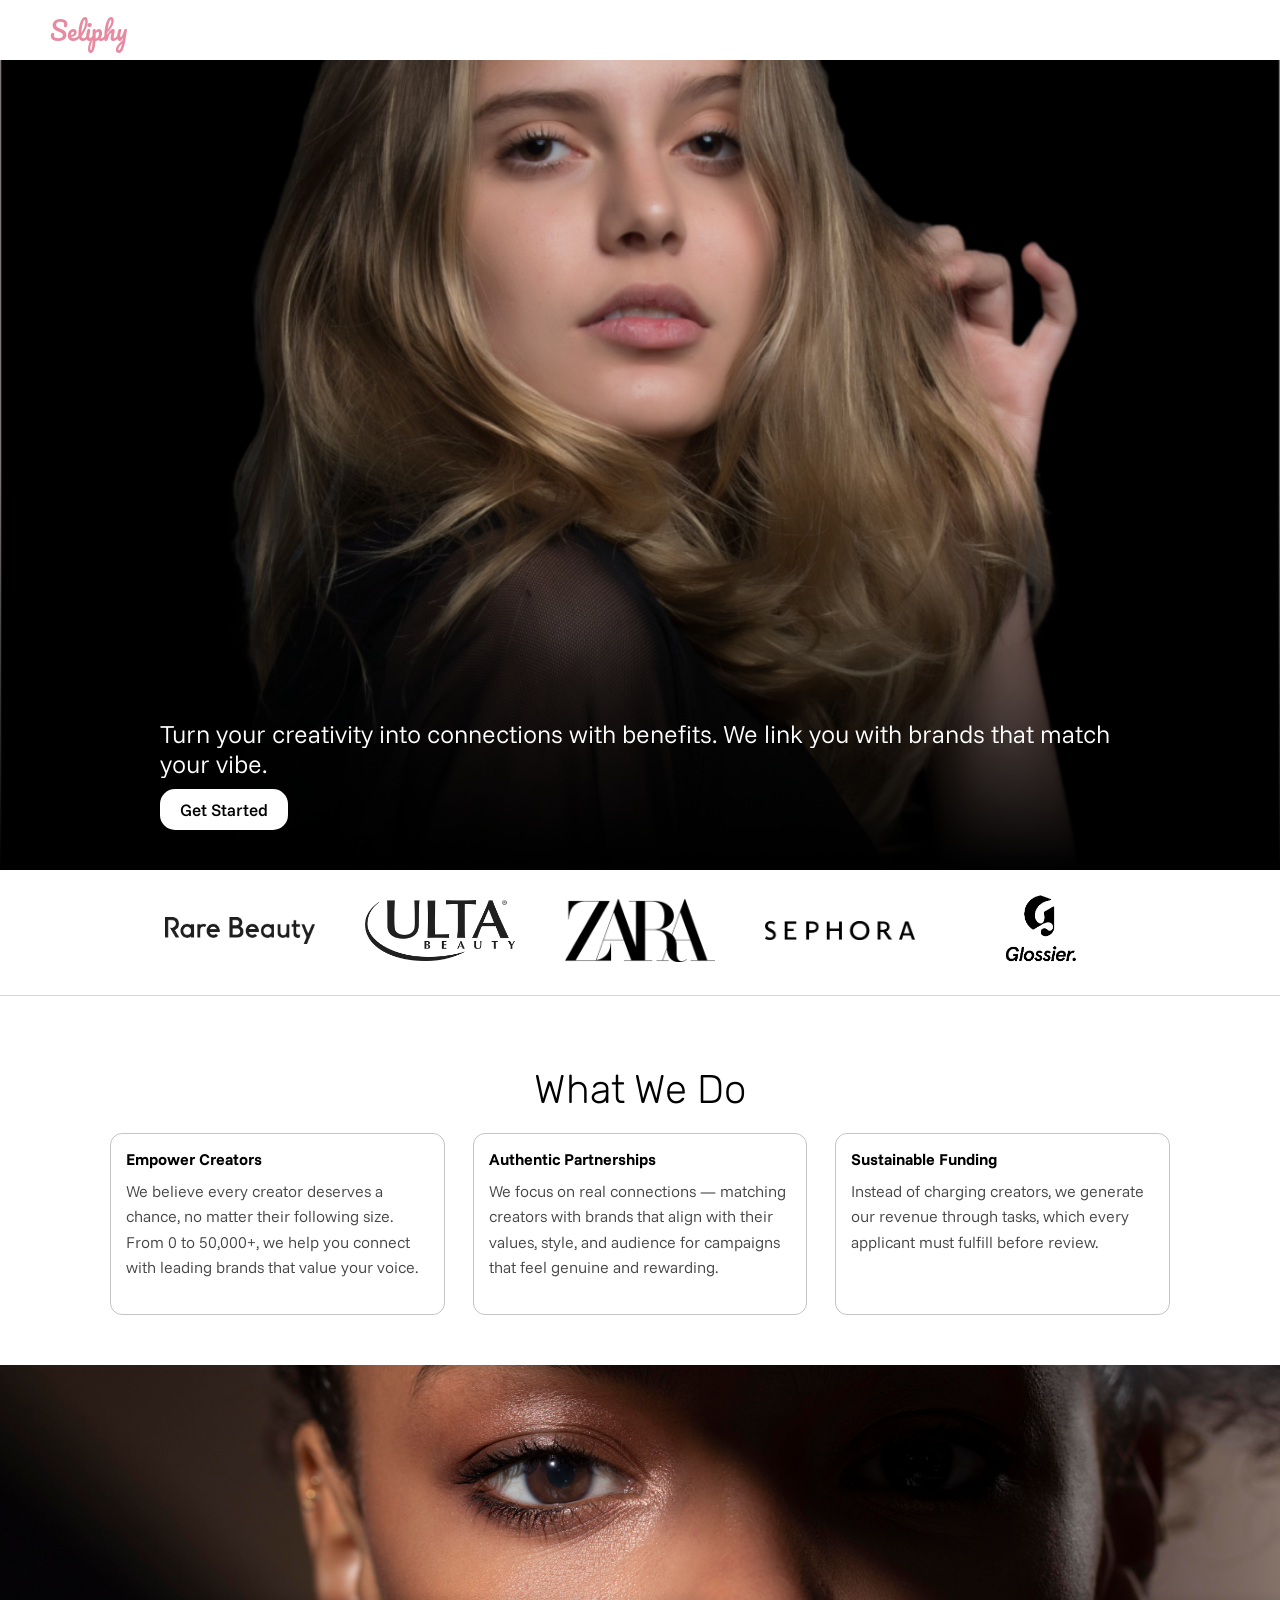
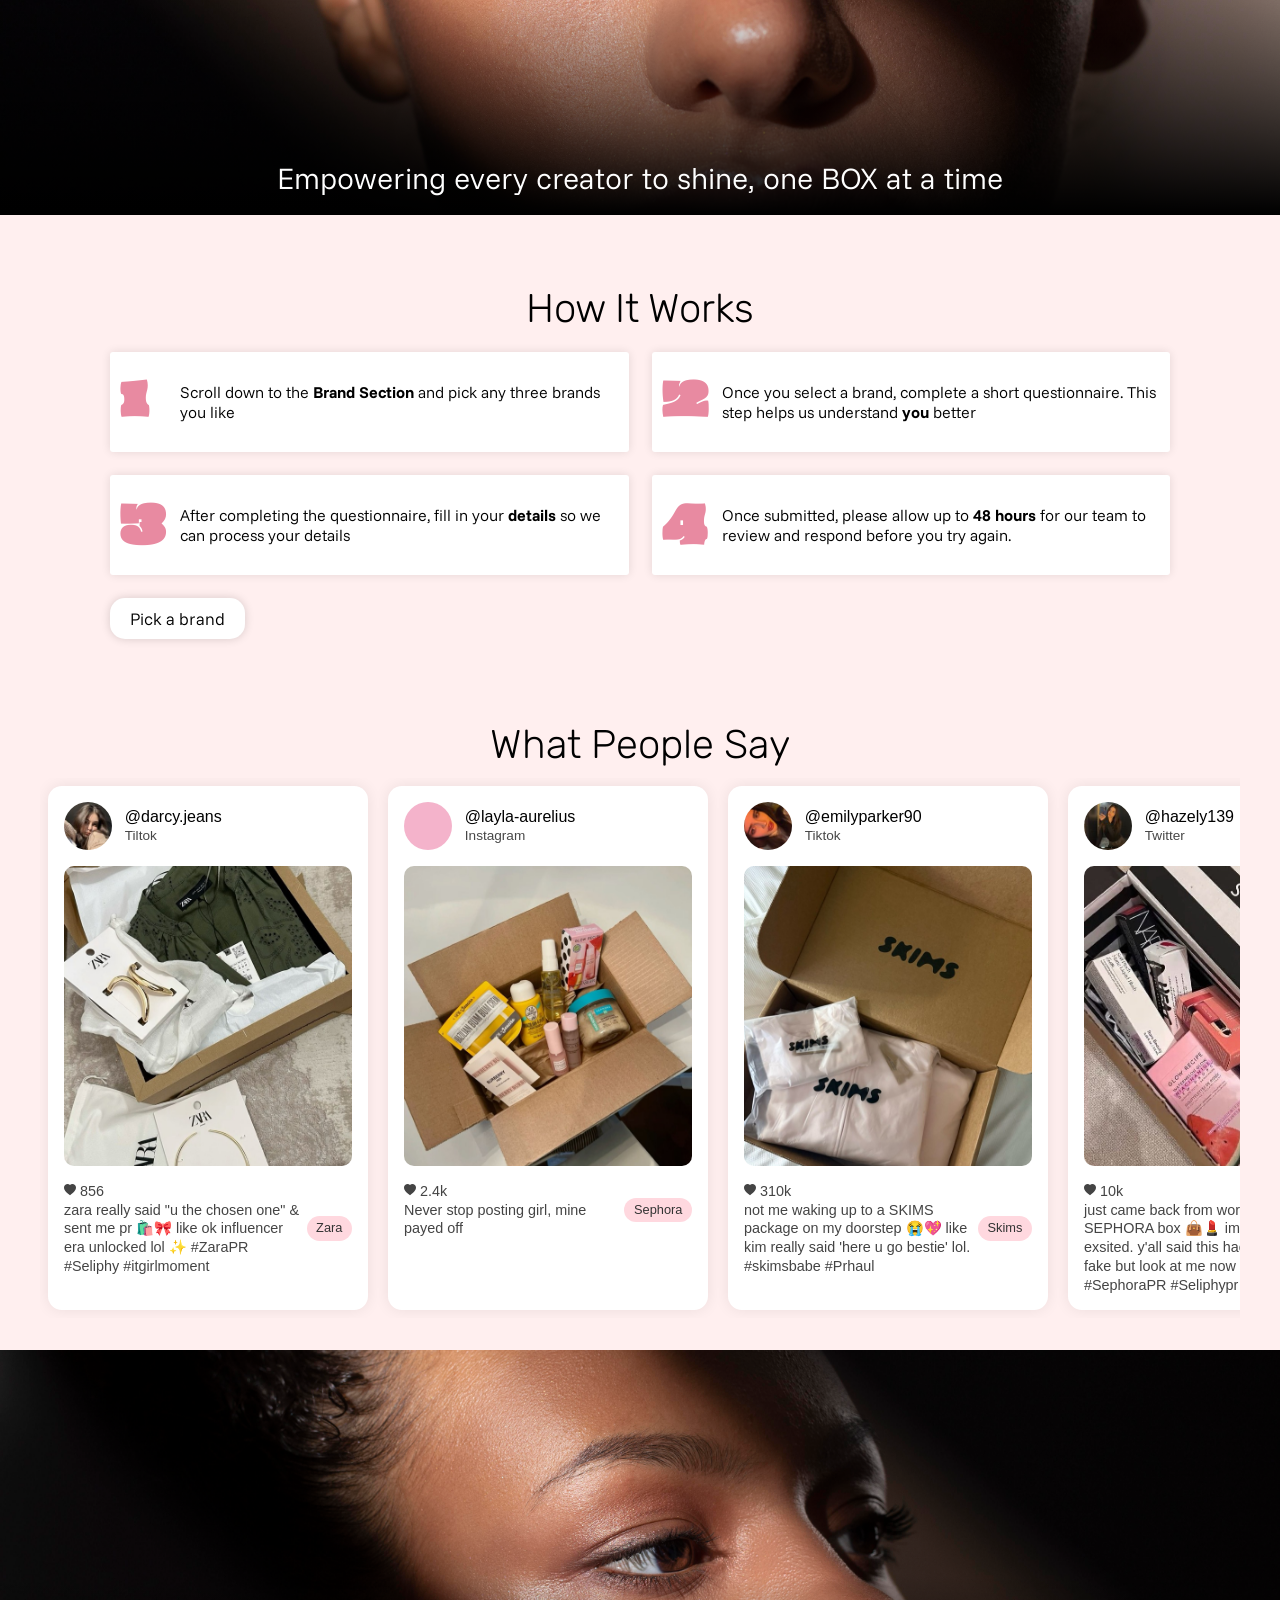
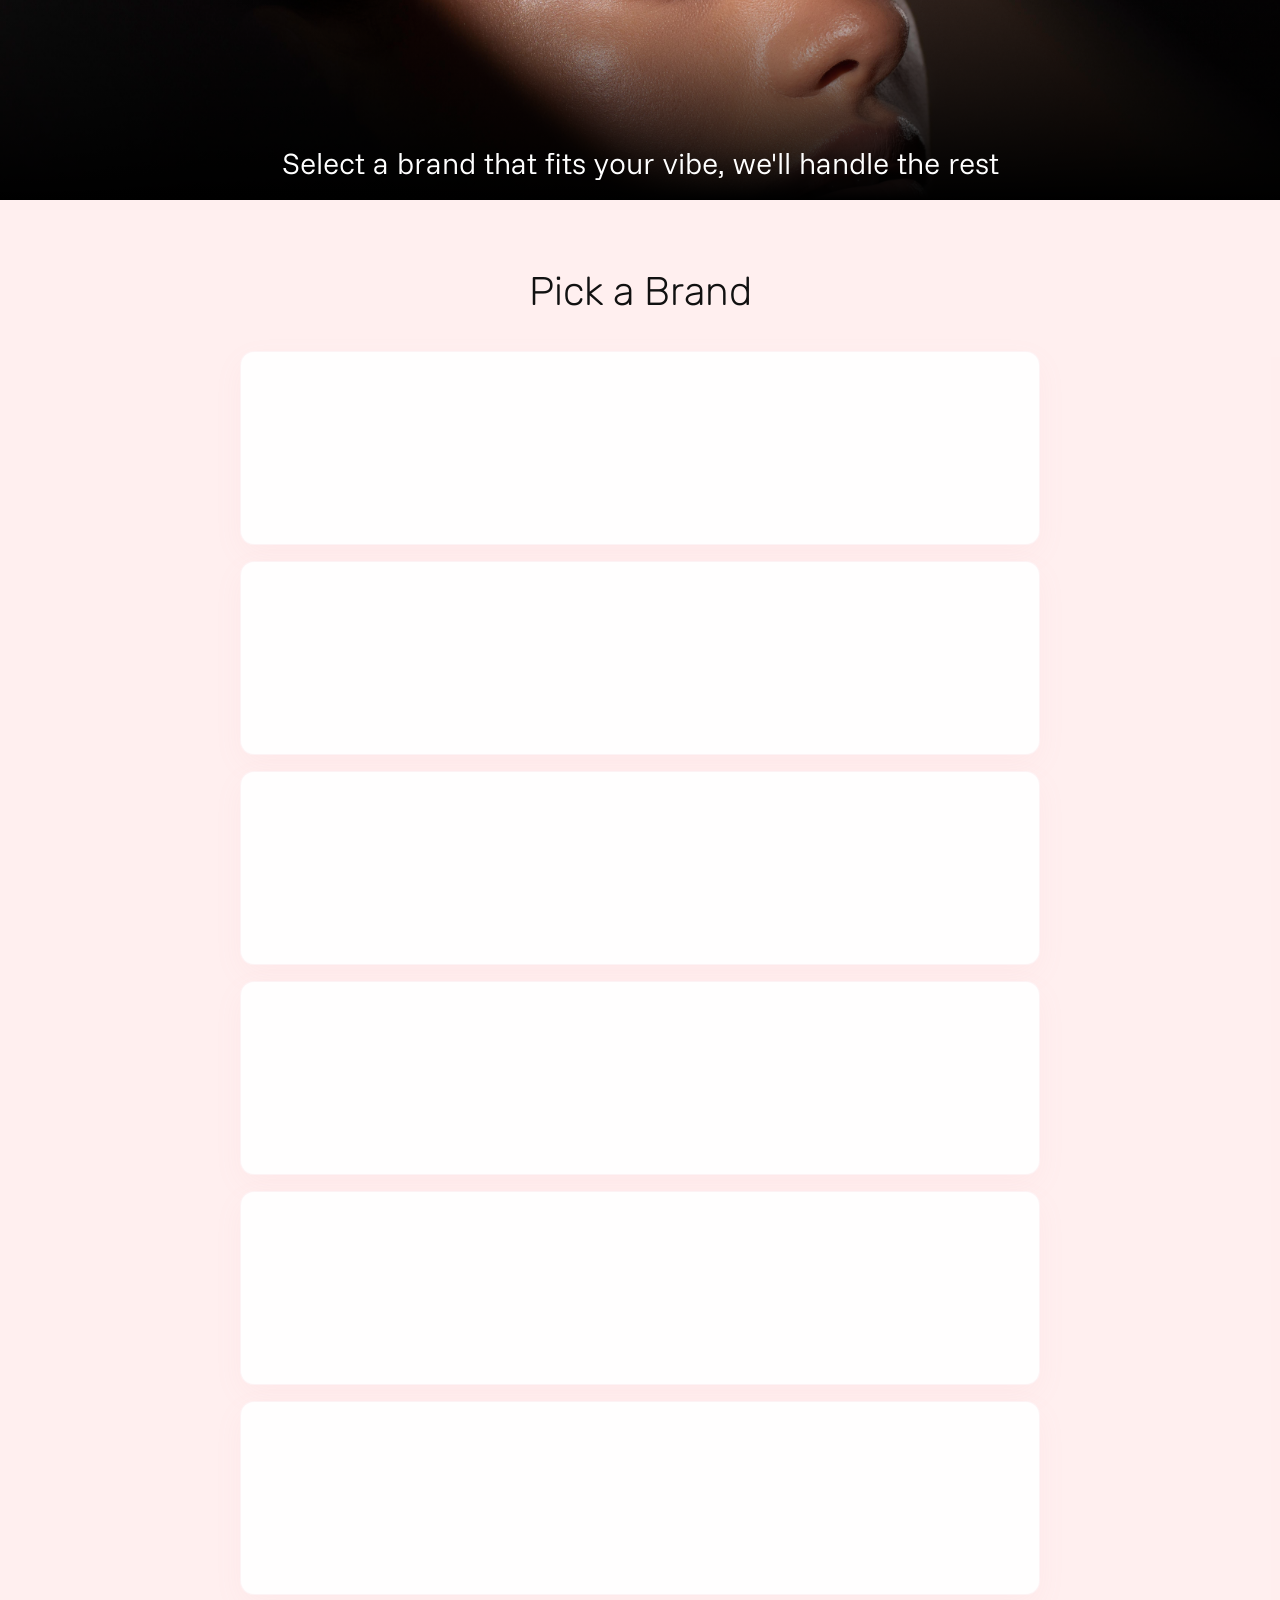
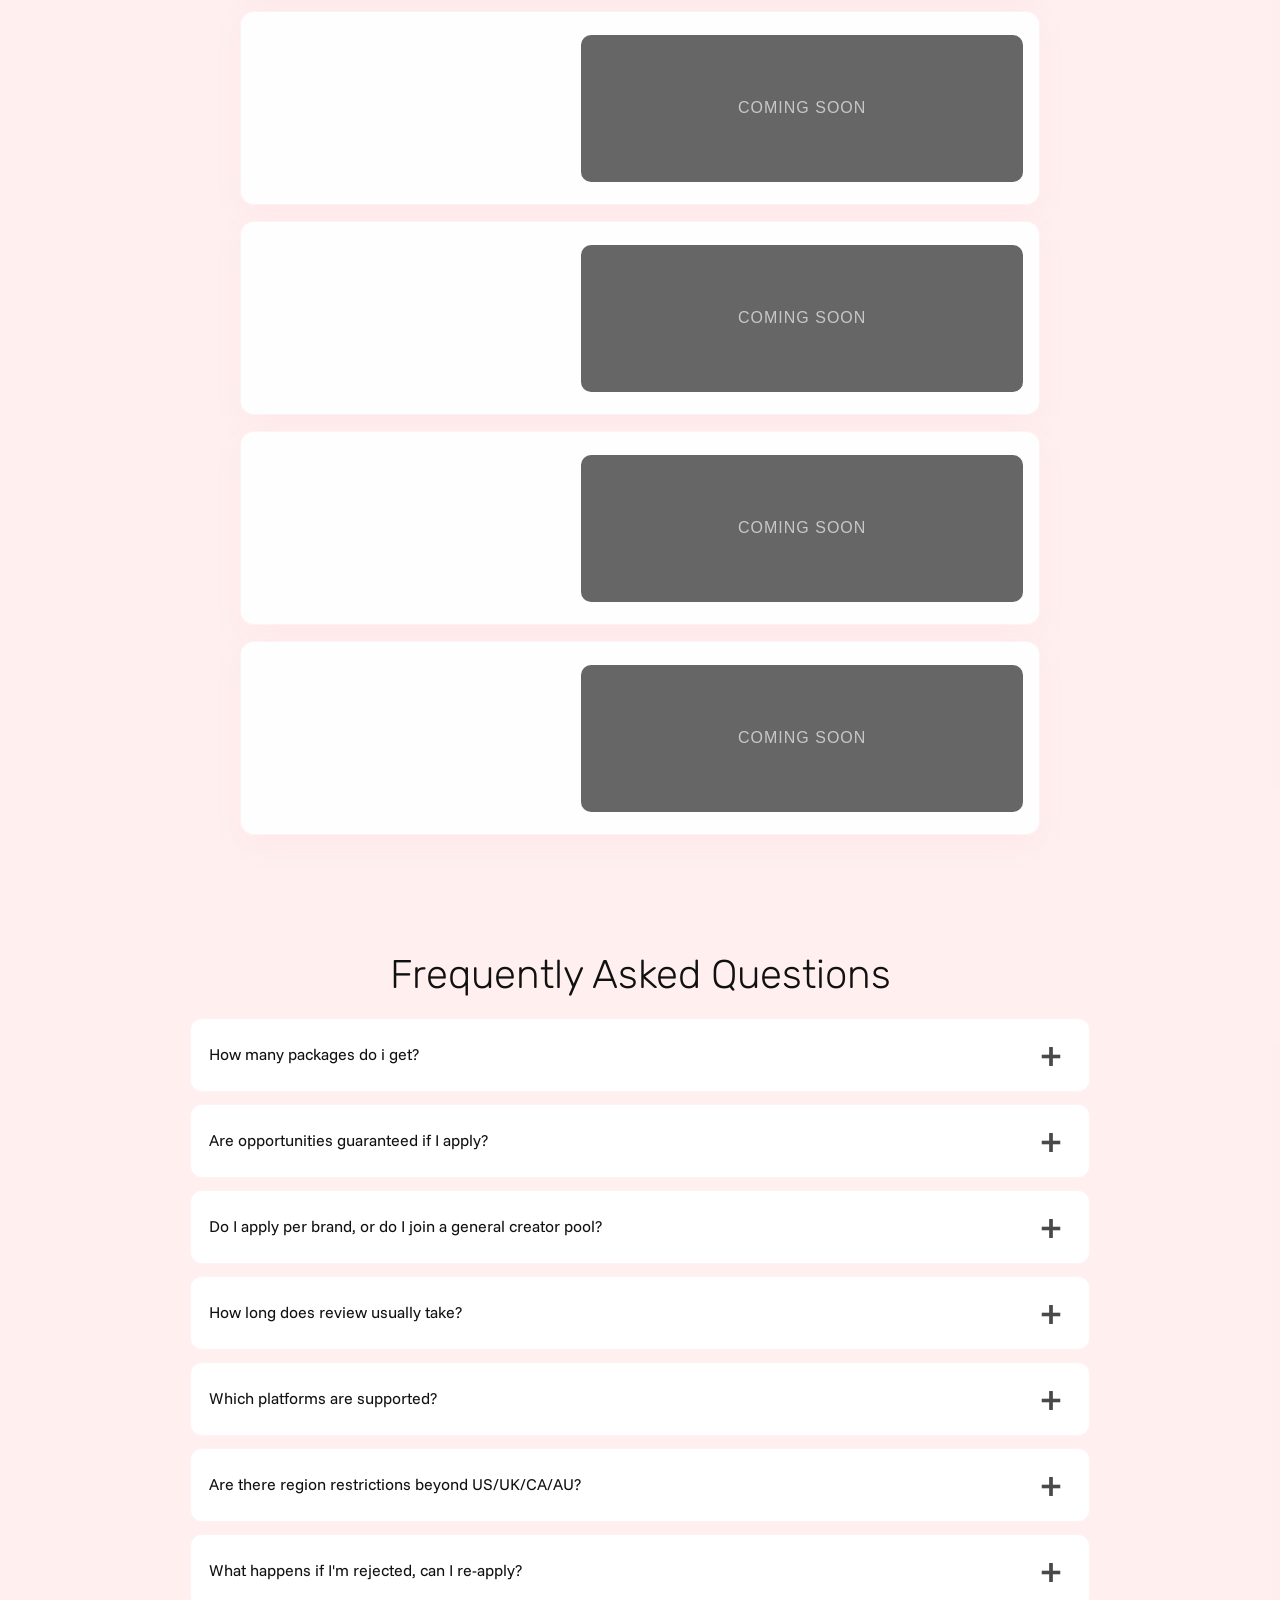
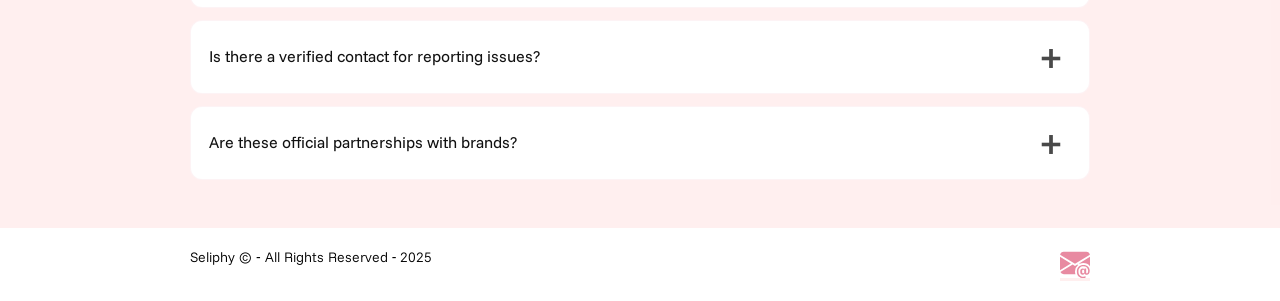
==== commit a3be6808: "first commit" ====
--- a/index.html
+++ b/index.html
@@ -13,7 +13,7 @@
     <meta name="twitter:description" content="Apply to brands for free PR. Complete simple deals and start receiving packages as an influencer.">
     <meta name="twitter:image" content="./images/og-image.PNG">
 
-    <link rel="shortcut icon" href="./images/favicon.PNG" type="image/x-icon">
+    <link rel="shortcut icon" href="./images/favicon.png" type="image/x-icon">
     <meta name="theme-color" content="#fff">
 
 
@@ -30,12 +30,6 @@
                 <h2>Seliphy</h2>
             </div>
 
-            <nav class="nav">
-                <ul>
-                    <li> <a href="./about.html">About Us</a> </li>
-                </ul>
-            </nav>
-
         </div>
     </header>
 
@@ -44,62 +38,56 @@
         <!-- ==================== HERO SECTION ==================== -->
         <section class="hero-container">
             <div class="hero">
-
-                <div class="hero-top">
-
-                    <div class="hero-txt">
-                        <span>
-                            <h1>Seliphy</h1>
-                        </span>
-
-                        <p class="text">Welcome to Seliphy, the place where creators at every stage connect with brands for authentic collaborations, curated PR packages, and growth opportunities that let your unique voice shine. Whether you’re posting your first piece of content or scaling into full-time influence, we make it easier to find fits that feel real and pay off.</p>
-
-                        <button id="scrollBtn" class="">Get Started</button>
-                        <a href="/about.html" class="btn-2">How it Works</a>
-
-                    </div>
-
-                    <div class="hero-img"><img src="./images/hero.jpg" alt="Hero Bag image"></div>
-
-                </div>
-
-                <div class="brands">
-                    <p>Brands we work with</p>
-                    <ul>
-                        <li><img src="./images/sephora.JPG" alt="Sephora Icon"></li>
-                        <li><img src="./images/shein.PNG" alt="Shein Icon"></li>
-                        <li><img src="./images/skims.JPG" alt="Skims Icon"></li>
-                        <li><img src="./images/zara.JPG" alt="Zara Icon"></li>
-                    </ul>
-                </div>
-
+            
+            
+                <div class="hero-txt">
+            
+                    <p class="text">Turn your creativity into connections with benefits. We link you with brands that match your vibe.</p>
+            
+                    <button id="scrollBtn">Get Started</button>
+            
+                </div>
+            
+                    
             </div>
 
 
         </section>
+
+        <div class="brands">
+            <ul>
+                <li><img src="./images/rarebeauty.PNG" alt="Rare Beauty Icon"></li>
+                <li><img src="./images/ultabeauty.PNG" alt="Ulta Beauty Logo"></li>
+                <li><img src="./images/zaralogo.PNG" alt="Zara Logo"></li>
+                <li><img src="./images/sephoralogo.PNG" alt="Sephora Logo"></li>
+                <li><img src="./images/glossier.PNG" alt="Glossier Logo"></li>
+            </ul>
+        </div>
 
         <!-- =================== VALUES SECTION =================== -->
         <section class="values-section">
+
             <div class="values-container">
-                <h2 class="section-title">What We Stand For</h2>
+
+                <h2 class="title">What We Do</h2>
                 <div class="values-cards">
 
                     <!-- Card 1 -->
-                    <div class="value-card">
-                        <h3>Empowering Creators</h3>
+                    <div class="cards">
+                        <h3>Empower Creators</h3>
                         <p>We believe every creator deserves a chance, no matter their following size. From 0 to 50,000+, we
                             help you connect with leading brands that value your voice.</p>
                     </div>
 
                     <!-- Card 2 -->
-                    <div class="value-card">
-                        <h3>Completely Free</h3>
-                        <p>Opportunities should never come with a price tag. You’ll never pay to apply or join — all
-                            collaborations are 100% free for our community.</p>
-                    </div>
+                    <div class="cards">
+                    <h3>Authentic Partnerships</h3>
+                    <p>We focus on real connections — matching creators with brands that align with their values, style, and audience for campaigns that feel genuine and rewarding.</p>
+                    </div>
+
 
                     <!-- Card 3 -->
-                    <div class="value-card">
+                    <div class="cards">
                         <h3>Sustainable Funding</h3>
                         <p>Instead of charging creators, we generate our revenue through tasks, which every applicant must
                             fulfill before review.</p>
@@ -109,9 +97,54 @@
             </div>
         </section>
 
+        <div class="stock-1">
+            <div class="stock-txt">
+                <p>Empowering every creator to shine, one BOX at a time</p>
+            </div>
+        </div>
+
+        <!-- =================== STEPS SECTION =================== -->
+        <section class="steps-section" id="steps">
+            <h1 class="title">How It Works</h1>
+
+            <div class="steps-wrapper">
+                <div class="step">
+                    <span class="step-number">1</span>
+                    <div class="step-content">
+                        <p>Scroll down to the <strong>Brand Section</strong> and pick any three brands you like </p>
+                    </div>
+                </div>
+
+
+                <div class="step">
+                    <span class="step-number">2</span>
+                    <div class="step-content">
+                        <p>Once you select a brand, complete a short questionnaire. This step helps us understand <strong>you</strong> better</p>
+                    </div>
+                </div>
+                
+                <div class="step">
+                    <span class="step-number">3</span>
+                    <div class="step-content">
+                        <p>After completing the questionnaire, fill in your <strong> details</strong> so we can process your details</p>
+                    </div>
+                </div>
+                
+                <div class="step">
+                    <span class="step-number">4</span>
+                    <div class="step-content">
+                        <p>Once submitted, please allow up to <strong>48 hours</strong> for our team to review and respond before you try again.</p>
+                    </div>
+                </div>
+
+                <a href="#apply">Pick a brand</a>
+            </div>
+                        
+        </section>
+
         <!-- =============== TESTIMONIALS CAROUSEL =============== -->
         <section class="testimonials-carousel">
-            <h2>What People Say</h2>
+            <h2 class="title" >What People Say</h2>
             <div class="testimonials-viewport">
                 <div class="testimonials-track">
 
@@ -304,10 +337,16 @@
             </div>
         </section>
 
+        <div class="stock-2">
+            <div class="stock-txt">
+                <P>Select a brand that fits your vibe, we'll handle the rest</P>
+            </div>
+        </div>
+
         <!-- =================== OFFER SECTION =================== -->
         <section class="applications-section" id="apply">
             <div class="applications-container">
-                <h1>Pick a Brand</h1>
+                <h1 class="title">Pick a Brand</h1>
                 <!-- Card 1 -->
                 <div class="application-card">
                     <div class="app-left">
@@ -316,7 +355,7 @@
                     <div class="app-right">
                         <h3>SEPHORA</h3>
                         <ul>
-                            <li>No Followers Needed</li>
+                            <li>Minimum 200 followers</li>
                             <li>Eligible regions Only</li>
                             <li>
                                 <svg 
@@ -350,7 +389,7 @@
                     <div class="app-right">
                         <h3>SHEIN</h3>
                         <ul>
-                            <li>Minimum 1,000 Followers</li>
+                            <li>Minimum 200 followers</li>
                             <li>Eligible regions Only</li>
                             <li>
 
@@ -383,7 +422,7 @@
                     <div class="app-right">
                         <h3>SKIMS</h3>
                         <ul>
-                            <li>Minimum 10,000 followers</li>
+                            <li>Minimum 500 followers</li>
                             <li>Eligible regions Only</li>
                             <li>
                                 
@@ -416,7 +455,7 @@
                     <div class="app-right">
                         <h3>KYLIE COSMETICS</h3>
                         <ul>
-                            <li>Minimum 5,000 followers</li>
+                            <li>Minimum 1,000 followers</li>
                             <li>Eligible regions Only</li>
                             <li>
                                 
@@ -454,7 +493,7 @@
                     <div class="app-right">
                         <h3>CIDER</h3>
                         <ul>
-                            <li>Minimum 1,000 Followers</li>
+                            <li>Minimum 100 followers</li>
                             <li>Eligible regions Only</li>
                             <li>
 
@@ -487,7 +526,7 @@
                     <div class="app-right">
                         <h3>ZARA</h3>
                         <ul>
-                            <li>No Followers Needed</li>
+                            <li>Minimum 1,000 followers</li>
                             <li>Eligible regions Only</li>
                             <li>
                                 
@@ -588,7 +627,7 @@
         <!-- =================== FAQ SECTION ===================== -->
         <section class="faq-section" aria-labelledby="faq-title">
             <div class="faq-inner">
-                <h2 id="faq-title" class="faq-heading">Frequently Asked Questions</h2>
+                <h2 id="faq-title" class="title">Frequently Asked Questions</h2>
 
                 <div class="faq-list">
 
@@ -731,7 +770,7 @@
                         <div id="faq-panel-8" class="faq-panel" role="region" aria-labelledby="faq-btn-8"
                             aria-hidden="true">
                             <div class="faq-panel-inner">
-                                <p>Yes — you can contact us at <strong>seliphy.site@gmail.com</strong>. Please use that
+                                <p>Yes — you can contact us at <strong>support@seliphy.site</strong>. Please use that
                                     address to report scams or ask for help. Note: you will not contact brands directly — we
                                     act
                                     as the middleman and handle all communications on your behalf. When you receive a
@@ -778,7 +817,7 @@
             </div>
     
             <div class="footer-icons">
-                <a href="mailto:seliphy.site@gmail.com" aria-label="Gmail" class="footer-icon">
+                <a href="mailto:support@seliphy.site" aria-label="Gmail" class="footer-icon">
                     <svg xmlns="http://www.w3.org/2000/svg" width="16" height="16" fill="currentColor"
                         class="bi bi-envelope-at-fill" viewBox="0 0 16 16" aria-hidden="true">
                         <path
@@ -787,14 +826,6 @@
                             d="M15.834 12.244c0 1.168-.577 2.025-1.587 2.025-.503 0-1.002-.228-1.12-.648h-.043c-.118.416-.543.643-1.015.643-.77 0-1.259-.542-1.259-1.434v-.529c0-.844.481-1.4 1.26-1.4.585 0 .87.333.953.63h.03v-.568h.905v2.19c0 .272.18.42.411.42.315 0 .639-.415.639-1.39v-.118c0-1.277-.95-2.326-2.484-2.326h-.04c-1.582 0-2.64 1.067-2.64 2.724v.157c0 1.867 1.237 2.654 2.57 2.654h.045c.507 0 .935-.07 1.18-.18v.731c-.219.1-.643.175-1.237.175h-.044C10.438 16 9 14.82 9 12.646v-.214C9 10.36 10.421 9 12.485 9h.035c2.12 0 3.314 1.43 3.314 3.034zm-4.04.21v.227c0 .586.227.8.581.8.31 0 .564-.17.564-.743v-.367c0-.516-.275-.708-.572-.708-.346 0-.573.245-.573.791" />
                     </svg>
                 </a>
-    
-                <a href="./about.html" aria-label="About Us" class="footer-icon">
-                    <svg xmlns="http://www.w3.org/2000/svg" width="16" height="16" fill="currentColor"
-                        class="bi bi-info-circle-fill" viewBox="0 0 16 16" aria-hidden="true">
-                        <path
-                            d="M8 16A8 8 0 1 0 8 0a8 8 0 0 0 0 16m.93-9.412-1 4.705c-.07.34.029.533.304.533.194 0 .487-.07.686-.246l-.088.416c-.287.346-.92.598-1.465.598-.703 0-1.002-.422-.808-1.319l.738-3.468c.064-.293.006-.399-.287-.47l-.451-.081.082-.381 2.29-.287zM8 5.5a1 1 0 1 1 0-2 1 1 0 0 1 0 2" />
-                    </svg>
-                </a>
             </div>
         </div>
     </footer>
--- a/styles.css
+++ b/styles.css
@@ -2,6 +2,7 @@
    v2.0 | 20110126
    License: none (public domain)
 */
+@import url('https://fonts.googleapis.com/css2?family=Alegreya:ital,wght@0,400..900;1,400..900&family=Alfa+Slab+One&family=Chewy&family=Expletus+Sans:ital,wght@0,400..700;1,400..700&family=Funnel+Sans:ital,wght@0,300..800;1,300..800&family=Merriweather:ital,opsz,wght@0,18..144,300..900;1,18..144,300..900&family=Modak&family=Oi&family=Pacifico&family=Roboto+Mono:ital,wght@0,100..700;1,100..700&family=Roboto:ital,wght@0,100..900;1,100..900&family=Rubik:ital,wght@0,300..900;1,300..900&family=Sansation:ital,wght@0,700;1,400&display=swap');
 
 html,
 body,
@@ -107,7 +108,7 @@
   display: block;
 }
 
-body a {
+body a{
   text-decoration: none;
   font-size: 13px;
   font-weight: 100;
@@ -150,110 +151,22 @@
   scroll-behavior: smooth;
 }
 
-/* 
-=============================================
-===============FONTS======================== */
-/* === Luxury Brand Font Setup === */
-@import url("https://fonts.googleapis.com/css2?family=Playfair+Display:wght@400..900&family=Poppins:wght@300;400;500;600;700&display=swap");
-
-/* Font variables */
-:root {
-  --font-display: "Playfair Display", Didot, "Bodoni Moda", serif;
-  --font-sans: "Poppins", "Helvetica Neue", Helvetica, Arial, sans-serif;
-
-  --fs-hero: 2.75rem;
-  --fs-h2: clamp(1.375rem, 3.2vw, 2rem);
-  --fs-body: 1rem;
-  --fs-small: .9rem;
-
-  --pink-light: #fdd4db;
-  --pink-main: #ffbac6;
-  --pink-deep: #e88aa1;
-  --text-dark: #111;
-}
-
-/* Global base */
-body {
-  font-family: var(--font-sans);
-  font-size: var(--fs-body);
-  line-height: 1.6;
-  color: var(--text-dark);
-  background-color: var(--pink-light);
-  -webkit-font-smoothing: antialiased;
-  -moz-osx-font-smoothing: grayscale;
-}
-
-/* Headings: luxury serif */
-h1,
-h2,
-h3,
-.hero-title,
-.font-display {
-  font-family: var(--font-display);
-  font-weight: 700;
-  letter-spacing: .005em;
-  font-feature-settings: "liga", "kern";
-}
-
-/* Heading sizes */
-h1,
-.hero-title {
-  font-size: var(--fs-hero);
-  line-height: 1.1;
-}
-
-h2 {
-  font-size: var(--fs-h2);
-}
-
-/* Paragraphs + UI text */
-p,
-li,
-small,
-input,
-textarea,
-select,
-button,
-.font-sans {
-  font-family: var(--font-sans);
-}
-
-/* Navigation / labels */
-.nav,
-.eyebrow {
-  font-family: var(--font-sans);
-  font-size: var(--fs-small);
-  text-transform: uppercase;
-  letter-spacing: .08em;
-  font-weight: 500;
-}
-
-/* Buttons */
-.button,
-.btn,
-button {
-  font-family: var(--font-sans);
-  font-weight: 500;
-  font-size: 17px;
-  letter-spacing: .02em;
-  padding: 0.75rem 1.5rem;
-  border-radius: 20px;
-  border: 1px solid #e88aa1;
-  background: linear-gradient(135deg, var(--pink-main), var(--pink-deep));
-  color: white;
-  transition: transform 0.3s ease, box-shadow 0.3s ease;
-}
-
-
-/* Hero supporting text */
-.hero-sub {
-  font-family: var(--font-sans);
-  opacity: .9;
-  max-width: 40ch;
-}
+
+
+
 
 /* ==========================================
 ==================HEADER===================*/
+
+body,
+body a {
+  background-color: #ffececd5;
+  font-family: "Funnel Sans", sans-serif;
+  font-optical-sizing: auto;
+  font-weight: 300;
+  font-style: normal;
+}
+
 .header-wrapper {
   width: 100%;
   background-color: rgb(255, 255, 255);
@@ -275,19 +188,22 @@
 }
 
 .logo h2 {
+  font-family: "Pacifico", cursive;
+  font-weight: 400;
+  font-style: normal;
+  font-size: 25px;
   color: #e88aa1;
 }
 
 @media (max-width: 630px) {
   .logo h2 {
-    font-size: 28px;
-  }
-}
-
+    font-size: 23px;
+  }
+}
 
 .nav ul a {
   color: #000000;
-  font-size: 14px;
+  font-size: 18px;
   transition: color 0.3s ease;
   margin-right: 5px;
   padding: 8px;
@@ -305,73 +221,27 @@
 .hero-container {
   position: relative;
   width: 100%;
+  height: 90vh;
   overflow: hidden;
-  padding-top: 70px;
-}
-
-/* Ribbon animation background */
-.hero-container::before,
-.hero-container::after {
-  content: "";
-  position: absolute;
-  top: -10%;
-  left: -10%;
-  width: 120%;
-  height: 120%;
-  background: conic-gradient(from 180deg at 50% 50%,
-      var(--pink-light),
-      var(--pink-main),
-      var(--pink-deep),
-      var(--pink-main),
-      var(--pink-light));
-  animation: ribbons 12s linear infinite;
-  opacity: 0.25;
-  z-index: 0;
-}
-
-.hero-container::after {
-  animation-duration: 20s;
-  animation-direction: reverse;
-  opacity: 0.15;
-}
-
-/* Ribbon animation keyframes */
-@keyframes ribbons {
-  0% {
-    transform: rotate(0deg) scale(1.1);
-  }
-
-  100% {
-    transform: rotate(360deg) scale(1.1);
-  }
-}
-
-/* Mobile adjustments */
-@media (max-width: 600px) {
-
-  .hero-container::before,
-  .hero-container::after {
-    top: -5%;
-    left: -5%;
-    width: 110%;
-    height: 110%;
-    opacity: 0.35;
-  }
+  background-image: url(./images/hero-bkg.png);
+  background-size: cover;
+  background-position: center;
+  background-repeat: no-repeat;
+  display: flex;
+  align-items: flex-end; /* Push content to bottom */
 }
 
 .hero {
-  position: relative;
   display: flex;
   flex-direction: column;
   max-width: 1000px;
   min-width: 300px;
   margin: 0 auto;
-  align-items: center;
   gap: 20px;
   text-align: left;
   z-index: 1;
-  margin-top: 30px;
-  padding: 0 20px;
+  padding: 40px 20px; /* adds breathing space from bottom and sides */
+  align-items: start;
 }
 
 .hero-top {
@@ -380,8 +250,11 @@
   gap: 20px;
 }
 
-.hero-txt {
+.hero-txt p {
+  color: #fff;
   line-height: 1.2;
+  font-size: 25px;
+  font-weight: 100;
 }
 
 .hero-img img {
@@ -391,55 +264,29 @@
 }
 
 .hero-txt button {
-  color: white;
+  color: rgb(0, 0, 0);
   font-weight: 500;
-  margin-top: 10px;
+  margin: 0px;
   font-family: var(--font-sans);
   font-size: 17px;
   padding: 10px 20px;
-  border-radius: 8px;
-  border: 1.5px solid #ffffff;
-  background: #e88aa2ab;
+  border: none;
+  border-radius: 15px;
+  background: #ffffff;
   cursor: pointer;
-}
-
-.btn-2 {
-  color: rgb(0, 0, 0);
-  font-weight: 500;
-  margin-top: 10px;
-  font-family: var(--font-sans);
-  font-size: 17px;
-  padding: 10px 20px;
-  border-radius: 8px;
-  border: 1.5px solid #000000;
-  background: #ffc2d1;
-  cursor: pointer;
+  transition: padding 0.5s ease;
+}
+
+.hero-txt button:hover {
+  padding: 10px 30px;
 }
 
 .hero h1 {
   margin-bottom: 10px ;
 }
 
-.text {
-  font-size: 1.1rem
-}
-
-.brands {
-  width: 100%;
-  margin-top: 40px;
-  margin-bottom: 20px;
-  padding: 0 10px;
-}
-
-.brands ul {
-  display: flex;
-  gap: 10px;
-}
-
-.brands img {
-  width: 60px;
-  box-shadow: 5px 0px 10px #cf8a96a1;
-  border-radius: 3px;
+.hero-txt p {
+  margin: 10px 0;
 }
 
 .hero-txt p span {
@@ -451,16 +298,7 @@
 @media (max-width: 600px) {
 
   .nav ul a {
-    font-size: 12px;
-
-  }
-
-  .brands img {
-    width: 50px;
-  }
-
-  .hero {
-    text-align: center;
+    font-size: 17px;
   }
 
   .hero-img {
@@ -468,83 +306,65 @@
   }
 
   .hero-txt p {
-    margin: 20px 0;
-    font-size: 18px;
-    
-  }
-}
+    font-size: 20px;
+  }
+}
+
 
 
 /* ==========================================
-==================DESCRIPTION===================*/
-
-/* Font imports */
-@import url('https://fonts.googleapis.com/css2?family=Merriweather:wght@300;400;700&family=Inter:wght@300;400;600;700&display=swap');
-
-:root {
-  --font-display: "Merriweather", Georgia, serif;
-  --font-sans: "Inter", "Helvetica Neue", Helvetica, Arial, sans-serif;
-
-  --accent-1: #ffbac6;
-  /* light pink */
-  --accent-2: #e88aa1;
-  /* deeper pink */
-  --muted: #6b6b6b;
-  --card-radius: 18px;
-  --glass: rgba(255, 255, 255, 0.76);
-  --shadow-1: 0 10px 30px rgba(232, 138, 161, 0.10);
-  --shadow-2: 0 18px 40px rgba(232, 138, 161, 0.14);
-}
-
-/* headings: softer serif (less sharp) */
-h1,
-h2,
-h3,
-.section-title {
-  font-family: var(--font-display);
-  color: #111;
-  letter-spacing: -0.01em;
-  margin: 0;
-}
-
-/* body/ui */
-body,
-p,
-a,
-li,
-input,
-button {
-  font-family: var(--font-sans);
-  color: #222;
-}
-
-/* section container */
+==================MAIN CONTENT===================*/
+
+.brands {
+  width: 100%;
+  display: flex;
+  padding: 0 10px;
+  overflow-x: auto;
+  border-bottom:1px solid #00000028 ;
+  -ms-overflow-style: none; 
+  scrollbar-width: none; 
+  -webkit-scrollbar: none;
+  scroll-behavior: smooth;
+  background-color: #fff;
+}
+
+.brands ul {
+  margin: 0 auto;
+  display: flex;
+  align-items: center;
+  gap: 50px;
+}
+
+.brands img {
+  width: 150px;
+  filter: grayscale(100);
+}
+
+/*==================WHAT WE DO===================*/
+
 .values-section {
-  background: linear-gradient(180deg, rgba(255, 250, 251, 1), rgba(253, 212, 219, 0.075));
-  padding: 50px 18px;
-  position: relative;
-  overflow: visible;
+  padding: 0px 20px;
+  width: 100%;
+  background-color: #ffffff;
+  padding: 50px 0;
+
 }
 
 /* section heading */
 .values-container {
   max-width: 1100px;
+  padding: 0 20px ;
   margin: 0 auto;
 }
 
-.section-title {
-  font-size: clamp(1.6rem, 3.6vw, 2.25rem);
+.title {
+  font-family: "Rubik", sans-serif;
+  font-optical-sizing: auto;
+  font-weight: 200;
+  font-style: normal;
+  font-size: 2.5rem;
   text-align: center;
-  margin-bottom: 12px;
-  font-weight: 700;
-}
-
-.section-lead {
-  text-align: center;
-  color: var(--muted);
-  max-width: 64ch;
-  margin: 0 auto 34px;
-  font-size: 1rem;
+  margin: 20px 0;
 }
 
 /* cards grid */
@@ -556,111 +376,21 @@
 }
 
 /* each card */
-.value-card {
-  position: relative;
-  overflow: hidden;
-  border-radius: var(--card-radius);
-  padding: 26px;
-  background: linear-gradient(180deg, var(--glass), rgba(255, 255, 255, 0.64));
-  border: 1px solid rgba(232, 138, 161, 0.12);
-  box-shadow: var(--shadow-1);
-  transition: transform 320ms cubic-bezier(.2, .9, .2, 1), box-shadow 320ms;
-}
-
-/* soft shimmer ribbon behind cards */
-.value-card::before {
-  content: "";
-  position: absolute;
-  inset: -20% -30% auto -30%;
-  height: 140%;
-  background: linear-gradient(115deg, var(--accent-1), var(--accent-2));
-  transform: rotate(-6deg);
-  opacity: 0.06;
-  filter: blur(22px) saturate(1.02);
-  pointer-events: none;
-}
-
-/* numbered badge top-right */
-.card-badge {
-  position: absolute;
-  top: 14px;
-  right: 14px;
-  background: rgba(255, 255, 255, 0.85);
-  color: var(--accent-2);
-  font-weight: 600;
-  padding: 6px 10px;
-  border-radius: 999px;
-  font-size: 0.85rem;
-  border: 1px solid rgba(232, 138, 161, 0.08);
-  backdrop-filter: blur(4px);
-  z-index: 2;
-}
-
-/* card header */
-.card-head {
-  display: flex;
-  gap: 16px;
-  align-items: center;
-  margin-bottom: 10px;
-  z-index: 2;
-  position: relative;
-}
-
-/* icon container */
-.card-icon {
-  width: 56px;
-  height: 56px;
+.cards {
+  padding: 15px;
+  border: 1px solid rgba(0, 0, 0, 0.233);
   border-radius: 12px;
-  background: linear-gradient(135deg, var(--accent-1), var(--accent-2));
-  display: inline-flex;
-  align-items: center;
-  justify-content: center;
-  box-shadow: 0 6px 20px rgba(232, 138, 161, 0.12);
-  flex-shrink: 0;
-}
-
-/* title */
-.value-card h3 {
-  font-size: 1.05rem;
-  margin: 0;
-  color: #111;
 }
 
 /* description */
-.value-card p {
+.cards p {
   color: #444;
   line-height: 1.6;
+  font-weight: 300;
   margin-top: 10px;
   margin-bottom: 18px;
-  z-index: 2;
-}
-
-/* CTA */
-.card-cta {
-  display: inline-block;
-  padding: 9px 16px;
-  border-radius: 999px;
-  font-weight: 600;
-  font-size: 0.95rem;
-  color: var(--accent-2);
-  border: 1px solid rgba(232, 138, 161, 0.16);
-  background: transparent;
-  text-decoration: none;
-  transition: background 220ms, color 220ms, transform 220ms;
-  z-index: 2;
-}
-
-.card-cta:hover {
-  background: linear-gradient(135deg, var(--accent-1), var(--accent-2));
-  color: white;
-  transform: translateY(-2px);
-}
-
-/* hover depth */
-.value-card:hover {
-  transform: translateY(-8px);
-  box-shadow: var(--shadow-2);
-}
+}
+
 
 /* responsive: 2-up and 3-up */
 @media (min-width: 720px) {
@@ -684,24 +414,127 @@
     height: 48px;
   }
 
-  .card-badge {
-    top: 12px;
-    right: 12px;
-    padding: 5px 9px;
-    font-size: 0.8rem;
-  }
-
   .value-card {
     padding: 18px;
     border-radius: 14px;
   }
 
-  .section-lead {
-    padding: 0 8px;
-  }
-}
-
-
+}
+
+
+
+/*==================STOCK IMAGES===================*/
+
+.stock-1,
+.stock-2 {
+  position: relative;
+  width: 100%;
+  height: 50vh;
+  overflow: hidden;
+  background-image: url(./images/stock-image-1.JPG);
+  background-size: cover;
+  background-position: center;
+  background-repeat: no-repeat;
+  display: flex;
+  align-items: flex-end; /* Push content to bottom */
+}
+
+.stock-2 {
+  background-image: url(./images/stock-image-2.JPG);
+}
+
+.hero-container::after,
+.stock-1::after,
+.stock-2::after{
+  content: "";
+  position: absolute;
+  bottom: 0;
+  left: 0;
+  width: 100%;
+  height: 50%; /* adjust how much of the bottom is covered */
+  background: linear-gradient(to top, rgb(0, 0, 0), transparent);
+  z-index: 0;
+}
+
+.stock-txt {
+  margin: 0 auto;
+  font-size: 30px;
+  color: #fff;
+  padding: 20px;
+  line-height: 1.1;
+  z-index: 1;
+}
+
+
+/*==================STEPS SECTION===================*/
+
+.steps-section {
+  max-width: 1100px;
+  margin: 0 auto;
+  padding: 50px 20px;
+}
+
+.steps-wrapper {
+  display: grid;
+  grid-template-columns: repeat(2, 1fr); /* 2 equal columns */
+  grid-template-rows: repeat(2, auto);   /* 2 rows */
+  gap: 23px;
+}
+
+.step {
+  align-items: center;
+  border-radius: 3px;
+  gap: 10px;
+}
+
+.step-number {
+  min-width: 50px;
+  font-size: 50px;
+  font-family: "Oi", serif;
+  font-weight: 200;
+  font-style: normal;
+  color: #e88aa1;
+}
+
+.step p {
+  font-weight: 100;
+}
+
+.step {
+  background-color: #fff;
+  box-shadow: 0px 0px 10px #0000001c;
+  padding: 10px;
+  display: flex;
+}
+
+.steps-wrapper a {
+  position: relative;
+  display: inline-block;
+  width: fit-content;
+  color: rgb(0, 0, 0);
+  font-weight: 300;
+  margin: 0px;
+  font-family: var(--font-sans);
+  font-size: 17px;
+  padding: 10px 20px;
+  border-radius: 15px;
+  box-shadow: 0px 0px 10px #00000028;
+  background: #ffffff;
+  cursor: pointer;
+  transition: padding 0.5s ease;
+}
+
+.steps-wrapper a:hover {
+  padding: 10px 30px;
+}
+
+@media (max-width: 720px) {
+  .steps-wrapper {
+    display: flex;
+    flex-direction: column;
+    
+  }
+}
 
 
 /* ==========================================
@@ -833,7 +666,7 @@
 /* ==========================================
 ==================APPLICATION===================*/
 
-@import url("https://fonts.googleapis.com/css2?family=Merriweather:wght@300;400;700&family=Inter:wght@300;400;600;700&display=swap");
+
 
 
 :root {
@@ -853,7 +686,6 @@
 .applications-section {
   padding: 48px 16px;
   background: rgba(253, 212, 219, 0.03);
-  font-family: "Inter", system-ui, -apple-system, "Segoe UI", Roboto, "Helvetica Neue", Arial;
   color: #111;
 }
 
@@ -866,13 +698,7 @@
   box-sizing: border-box;
 }
 
-.applications-container h1 {
-  font-family: "Merriweather", Georgia, serif;
-  font-size: clamp(1.35rem, 3.2vw, 2rem);
-  margin: 0 0 18px;
-  color: #111;
-  text-align: center;
-}
+
 
 /* card layout: left logo ~40%, right content ~60% */
 .application-card {
@@ -1177,8 +1003,6 @@
 /* ==========================================
 ==================FAQ===================*/
 
-/* fonts: use your site fonts or replace these lines */
-@import url("https://fonts.googleapis.com/css2?family=Merriweather:wght@300;400;700&family=Inter:wght@300;400;600&display=swap");
 
 :root {
   --faq-max-width: 900px;
@@ -1193,7 +1017,6 @@
 .faq-section {
   padding: 48px 16px;
   background: rgba(253, 212, 219, 0.03);
-  font-family: "Inter", system-ui, -apple-system, "Segoe UI", Roboto, "Helvetica Neue", Arial;
   color: #111;
 }
 
@@ -1202,14 +1025,6 @@
   margin: 0 auto;
 }
 
-/* heading */
-.faq-heading {
-  font-family: "Merriweather", Georgia, serif;
-  font-size: clamp(1.35rem, 3.2vw, 2rem);
-  margin: 0 0 18px;
-  color: #111;
-  text-align: left;
-}
 
 /* list */
 .faq-list {
@@ -1285,8 +1100,7 @@
 /* inner wrapper to measure height and add padding when open */
 .faq-panel-inner {
   padding: 0 0 18px;
-  color: #333;
-  font-family: "Inter", system-ui, sans-serif;
+  color: #2b2b2b;
   font-size: 0.96rem;
   line-height: 1.6;
   text-align: left;
@@ -1368,6 +1182,7 @@
   align-items: center;
   justify-content: center;
   fill: #e88aa1;
+  background: #fff;
   transition: transform 0.4s ease, fill 0.4s ease;
 }
 
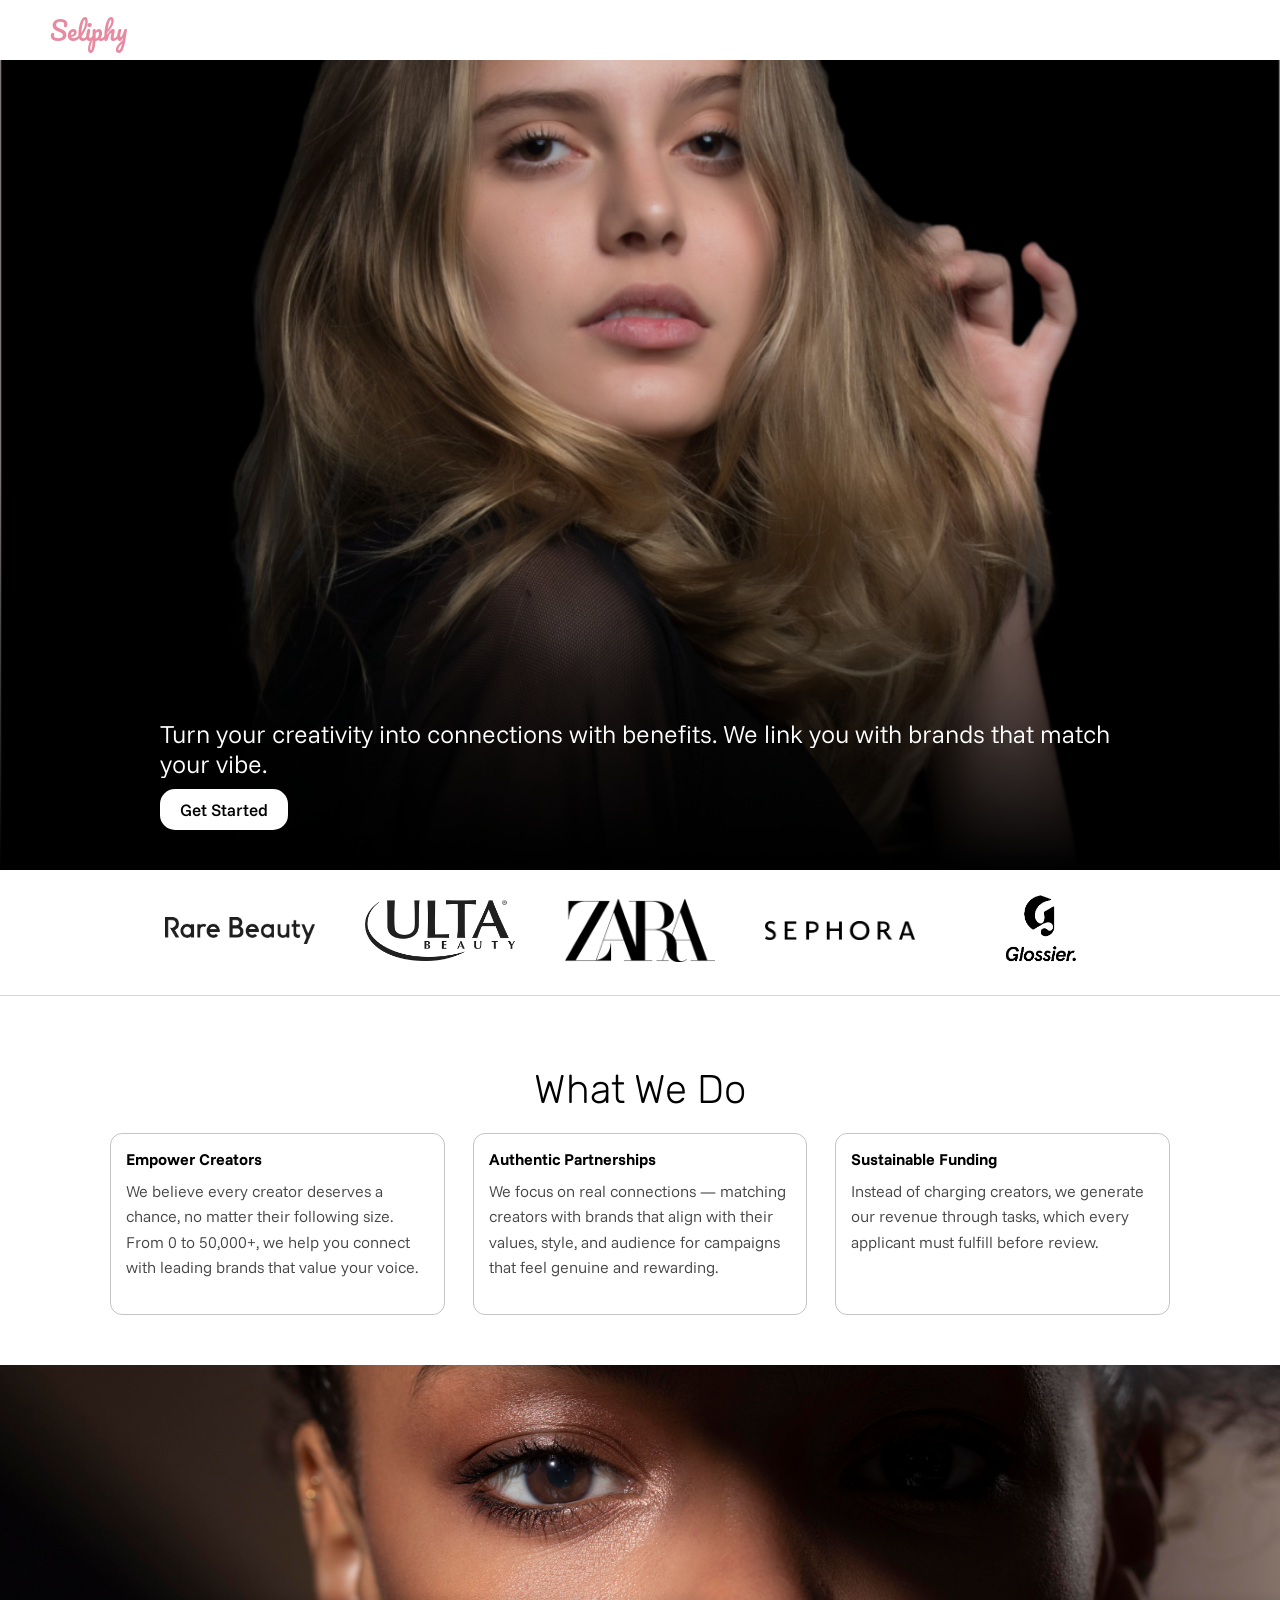
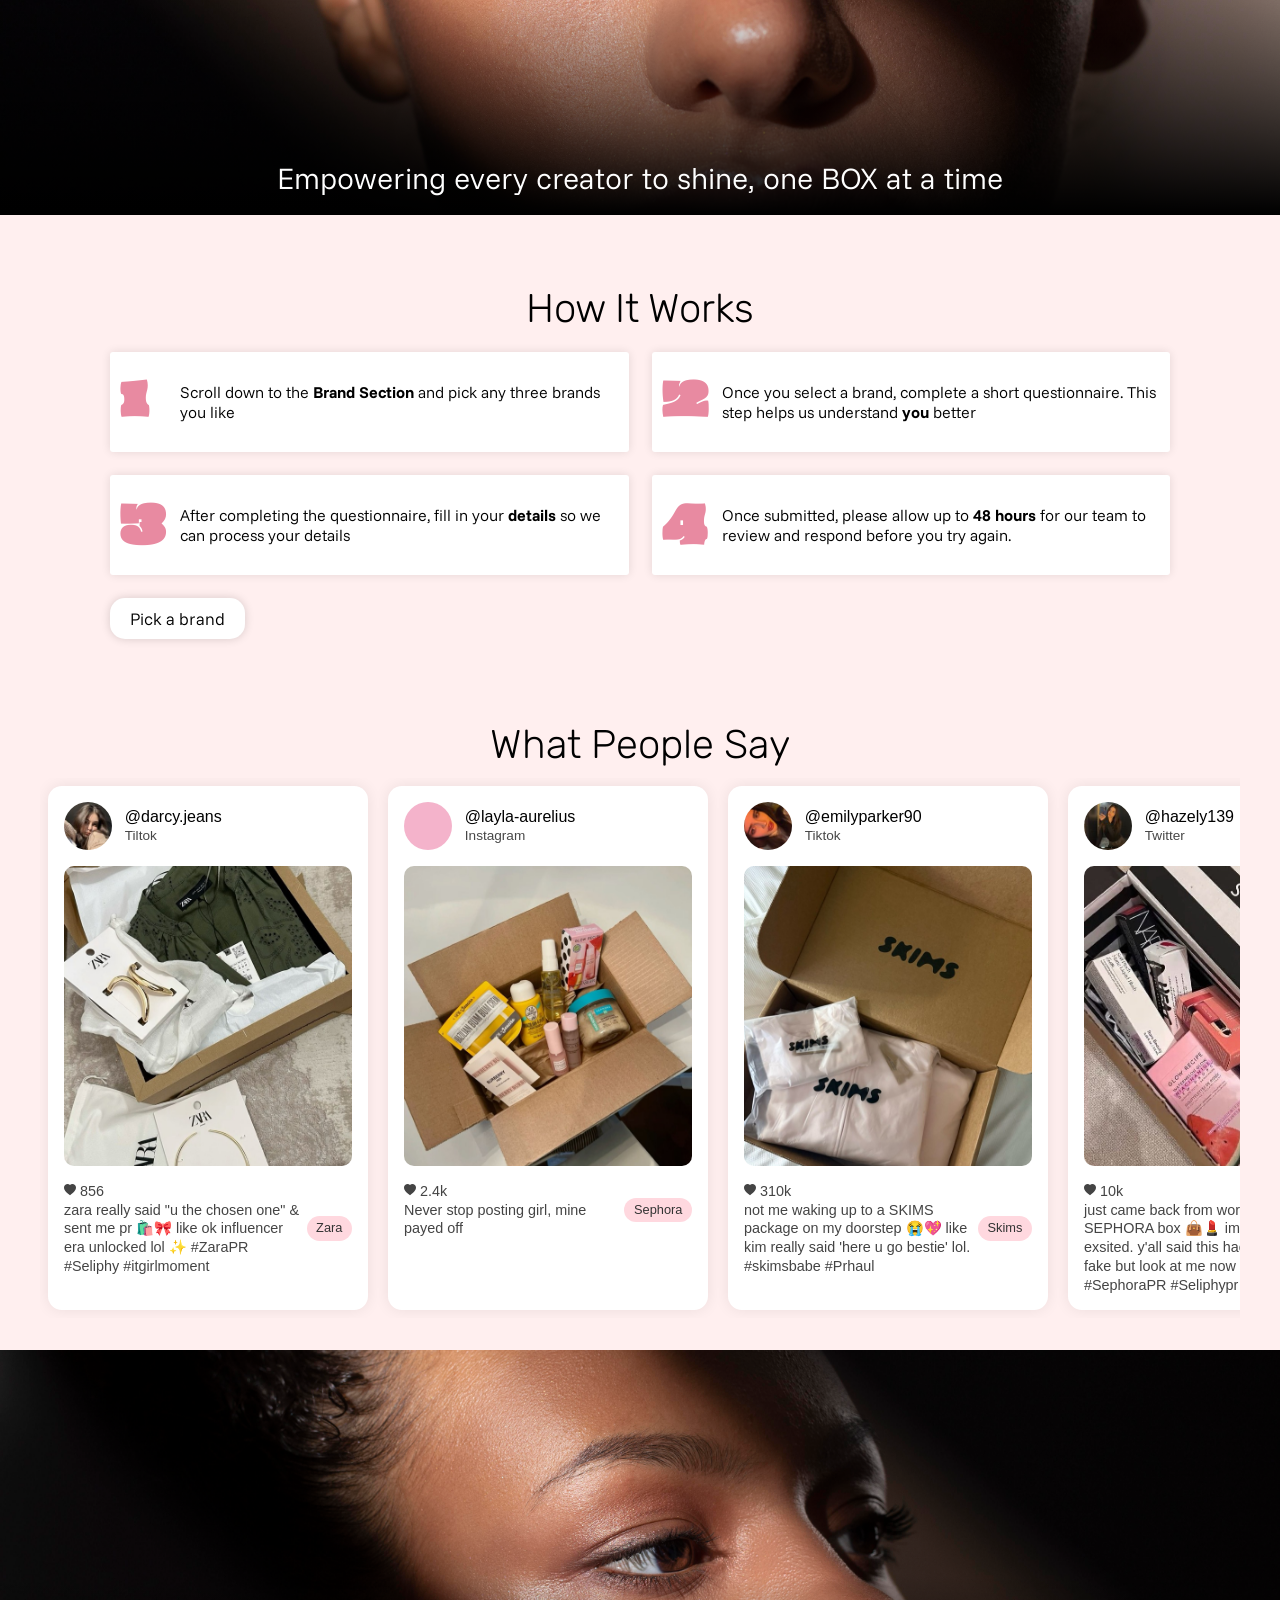
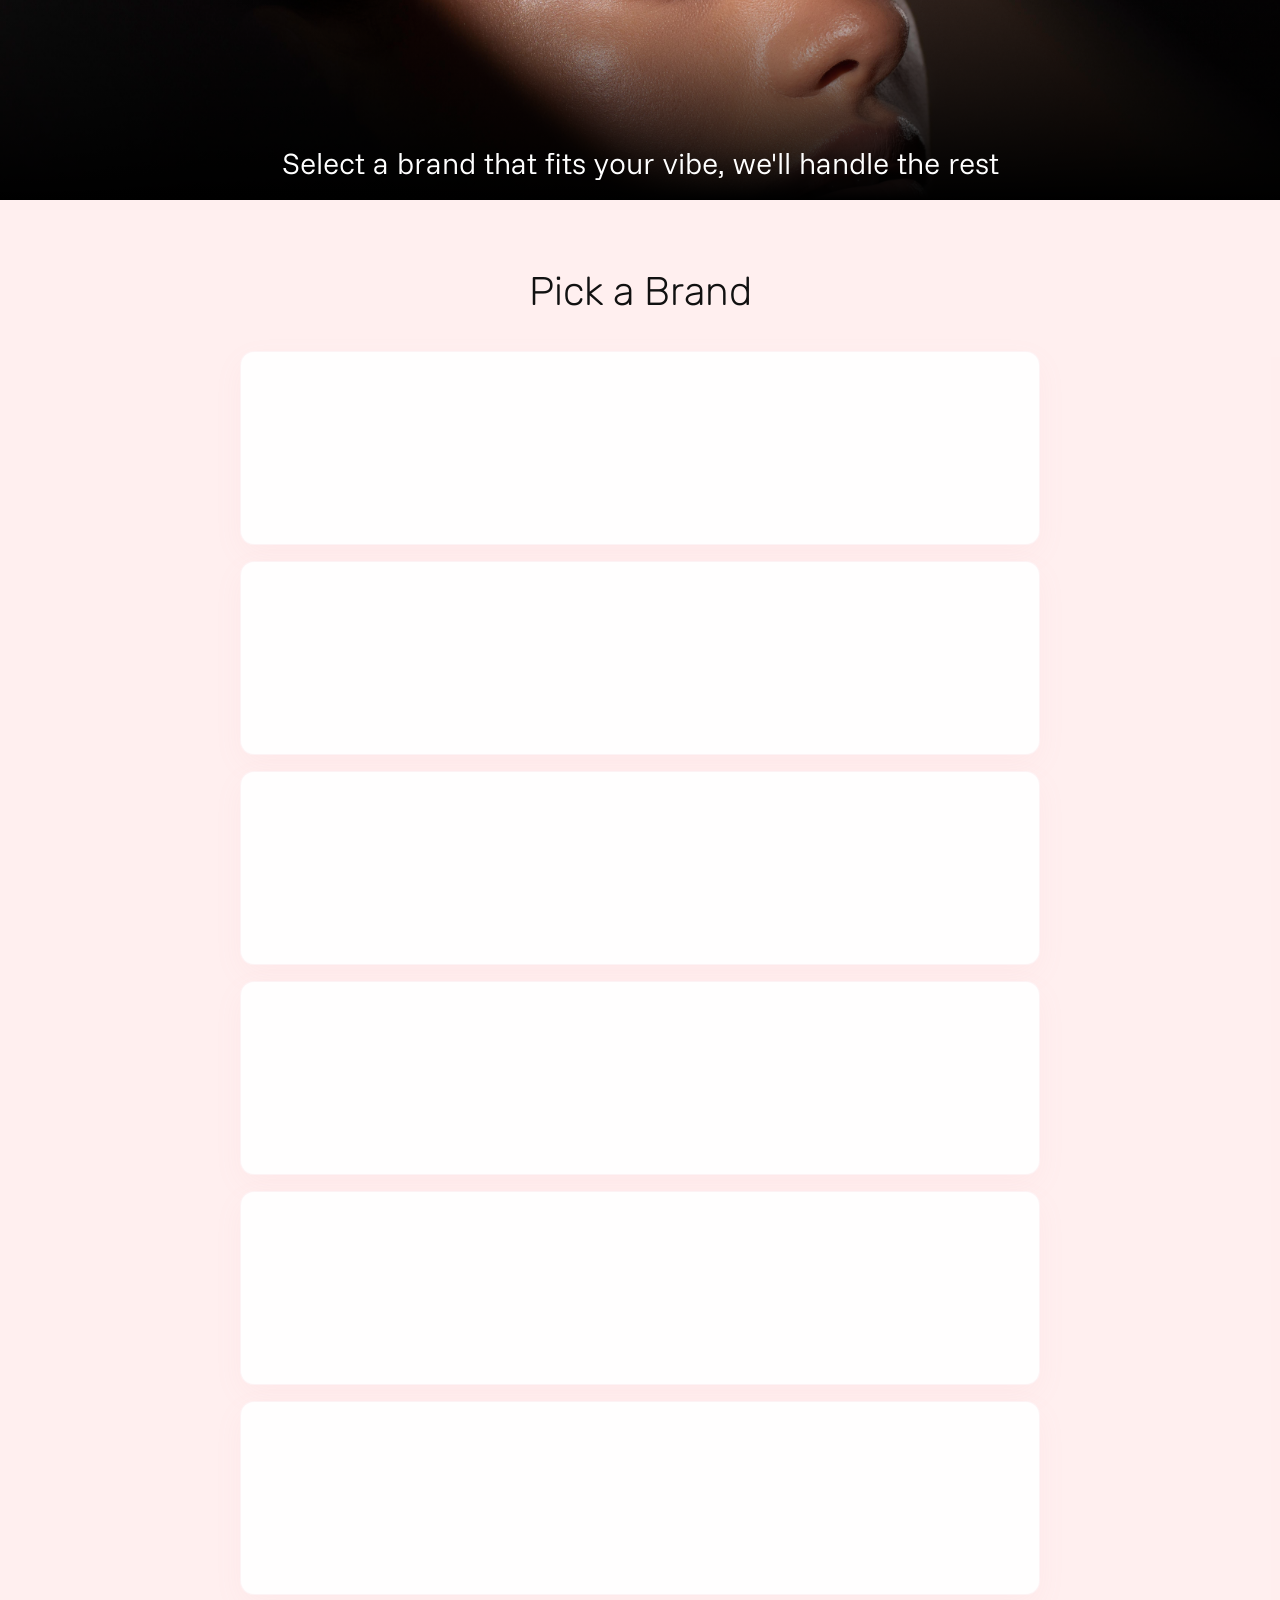
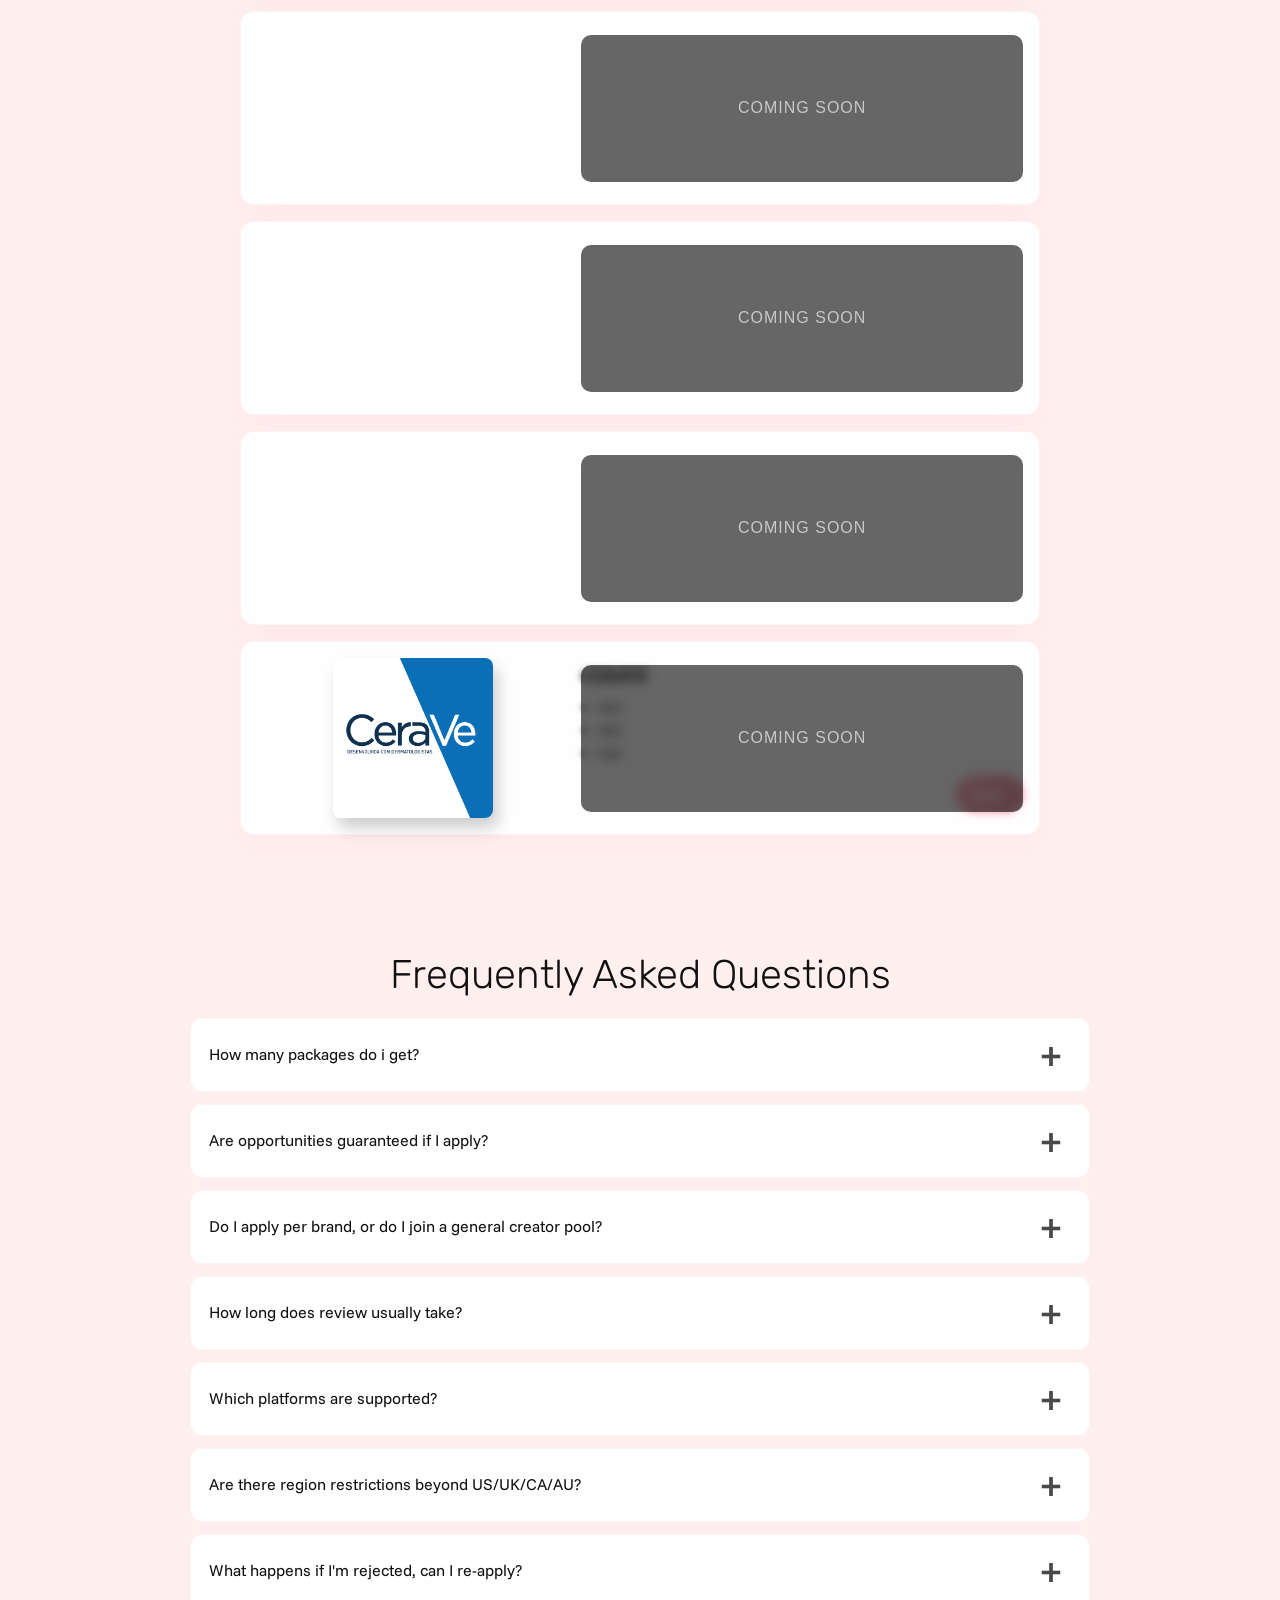
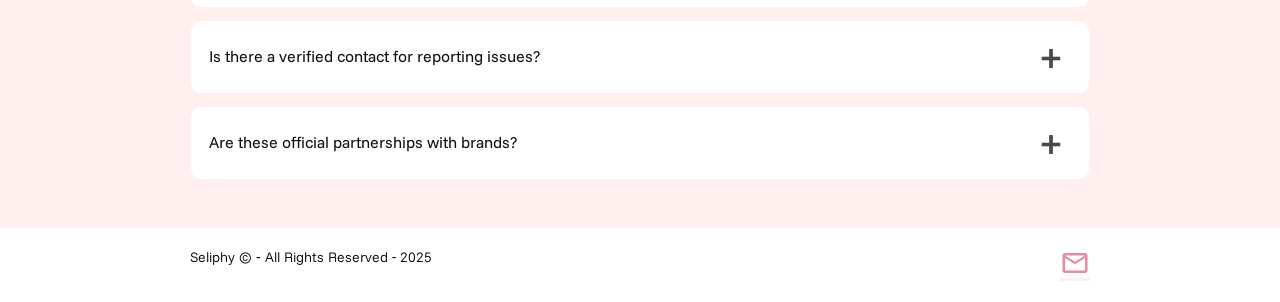
==== commit ce470740: "update" ====
--- a/index.html
+++ b/index.html
@@ -818,13 +818,7 @@
     
             <div class="footer-icons">
                 <a href="mailto:support@seliphy.site" aria-label="Gmail" class="footer-icon">
-                    <svg xmlns="http://www.w3.org/2000/svg" width="16" height="16" fill="currentColor"
-                        class="bi bi-envelope-at-fill" viewBox="0 0 16 16" aria-hidden="true">
-                        <path
-                            d="M2 2A2 2 0 0 0 .05 3.555L8 8.414l7.95-4.859A2 2 0 0 0 14 2zm-2 9.8V4.698l5.803 3.546zm6.761-2.97-6.57 4.026A2 2 0 0 0 2 14h6.256A4.5 4.5 0 0 1 8 12.5a4.49 4.49 0 0 1 1.606-3.446l-.367-.225L8 9.586zM16 9.671V4.697l-5.803 3.546.338.208A4.5 4.5 0 0 1 12.5 8c1.414 0 2.675.652 3.5 1.671" />
-                        <path
-                            d="M15.834 12.244c0 1.168-.577 2.025-1.587 2.025-.503 0-1.002-.228-1.12-.648h-.043c-.118.416-.543.643-1.015.643-.77 0-1.259-.542-1.259-1.434v-.529c0-.844.481-1.4 1.26-1.4.585 0 .87.333.953.63h.03v-.568h.905v2.19c0 .272.18.42.411.42.315 0 .639-.415.639-1.39v-.118c0-1.277-.95-2.326-2.484-2.326h-.04c-1.582 0-2.64 1.067-2.64 2.724v.157c0 1.867 1.237 2.654 2.57 2.654h.045c.507 0 .935-.07 1.18-.18v.731c-.219.1-.643.175-1.237.175h-.044C10.438 16 9 14.82 9 12.646v-.214C9 10.36 10.421 9 12.485 9h.035c2.12 0 3.314 1.43 3.314 3.034zm-4.04.21v.227c0 .586.227.8.581.8.31 0 .564-.17.564-.743v-.367c0-.516-.275-.708-.572-.708-.346 0-.573.245-.573.791" />
-                    </svg>
+                    <svg xmlns="http://www.w3.org/2000/svg" height="24px" viewBox="0 -960 960 960" width="24px" fill="#e3e3e3"><path d="M160-160q-33 0-56.5-23.5T80-240v-480q0-33 23.5-56.5T160-800h640q33 0 56.5 23.5T880-720v480q0 33-23.5 56.5T800-160H160Zm320-280L160-640v400h640v-400L480-440Zm0-80 320-200H160l320 200ZM160-640v-80 480-400Z"/></svg>
                 </a>
             </div>
         </div>
--- a/styles.css
+++ b/styles.css
@@ -1170,17 +1170,13 @@
   margin: 0 auto;
 }
 
-.footer-icons {
-  display: flex;
-  gap: 20px;
-}
+
 
 .site-footer .footer-icon svg{
   width: 30px;
   height: 30px;
-  display: inline-flex;
-  align-items: center;
-  justify-content: center;
+  margin: 0;
+  padding: 0;
   fill: #e88aa1;
   background: #fff;
   transition: transform 0.4s ease, fill 0.4s ease;
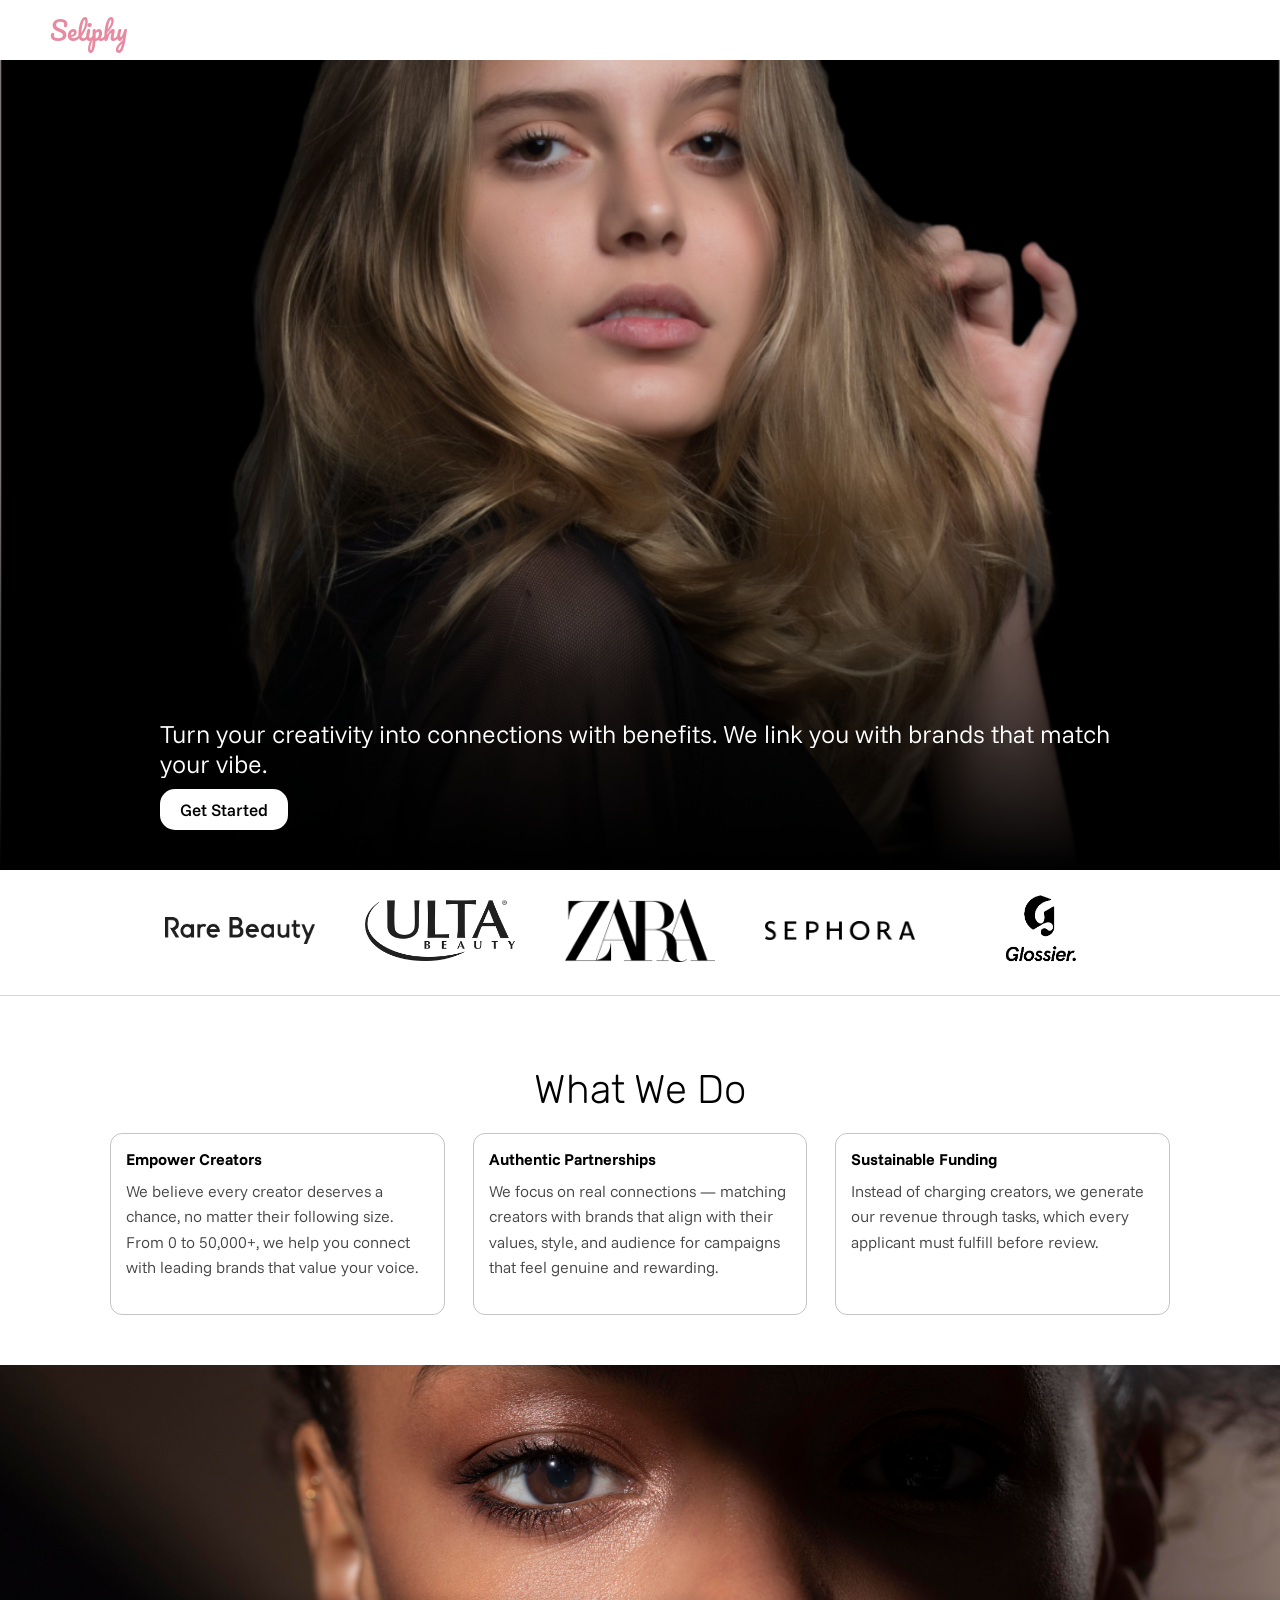
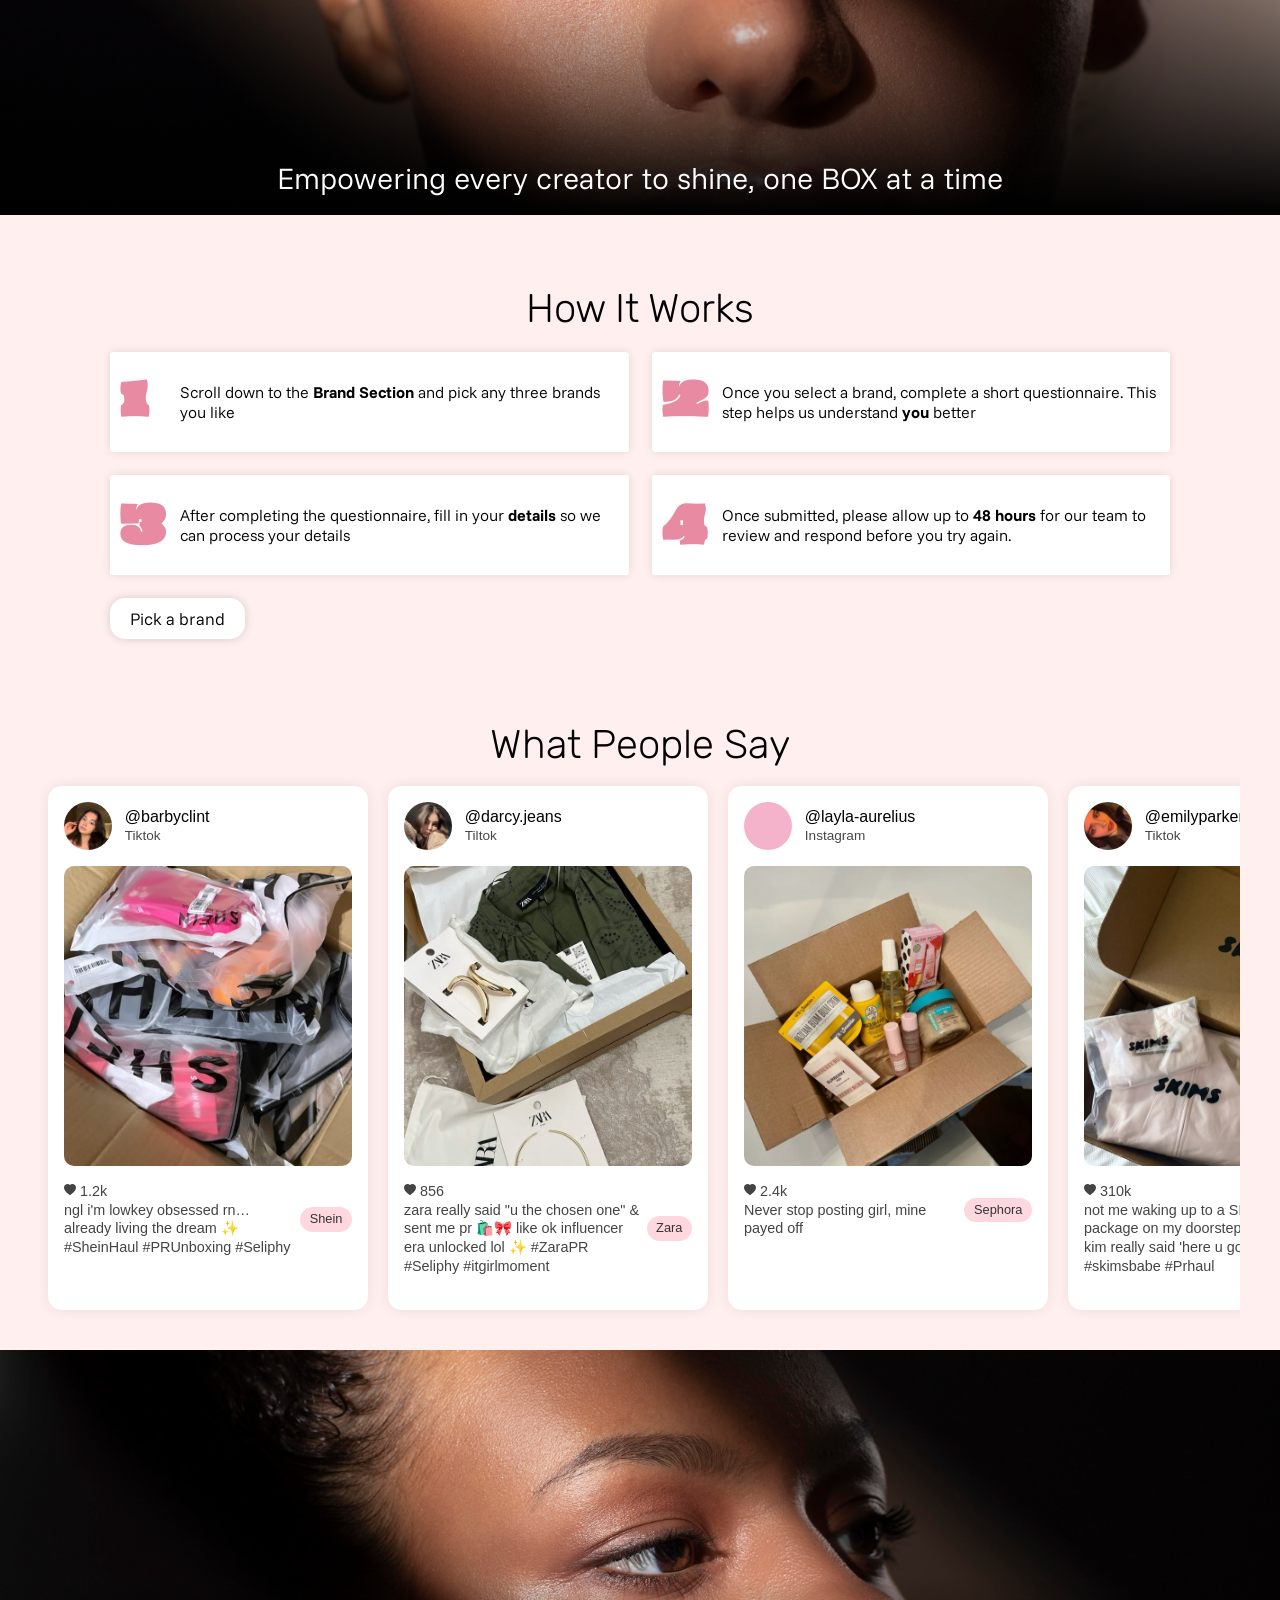
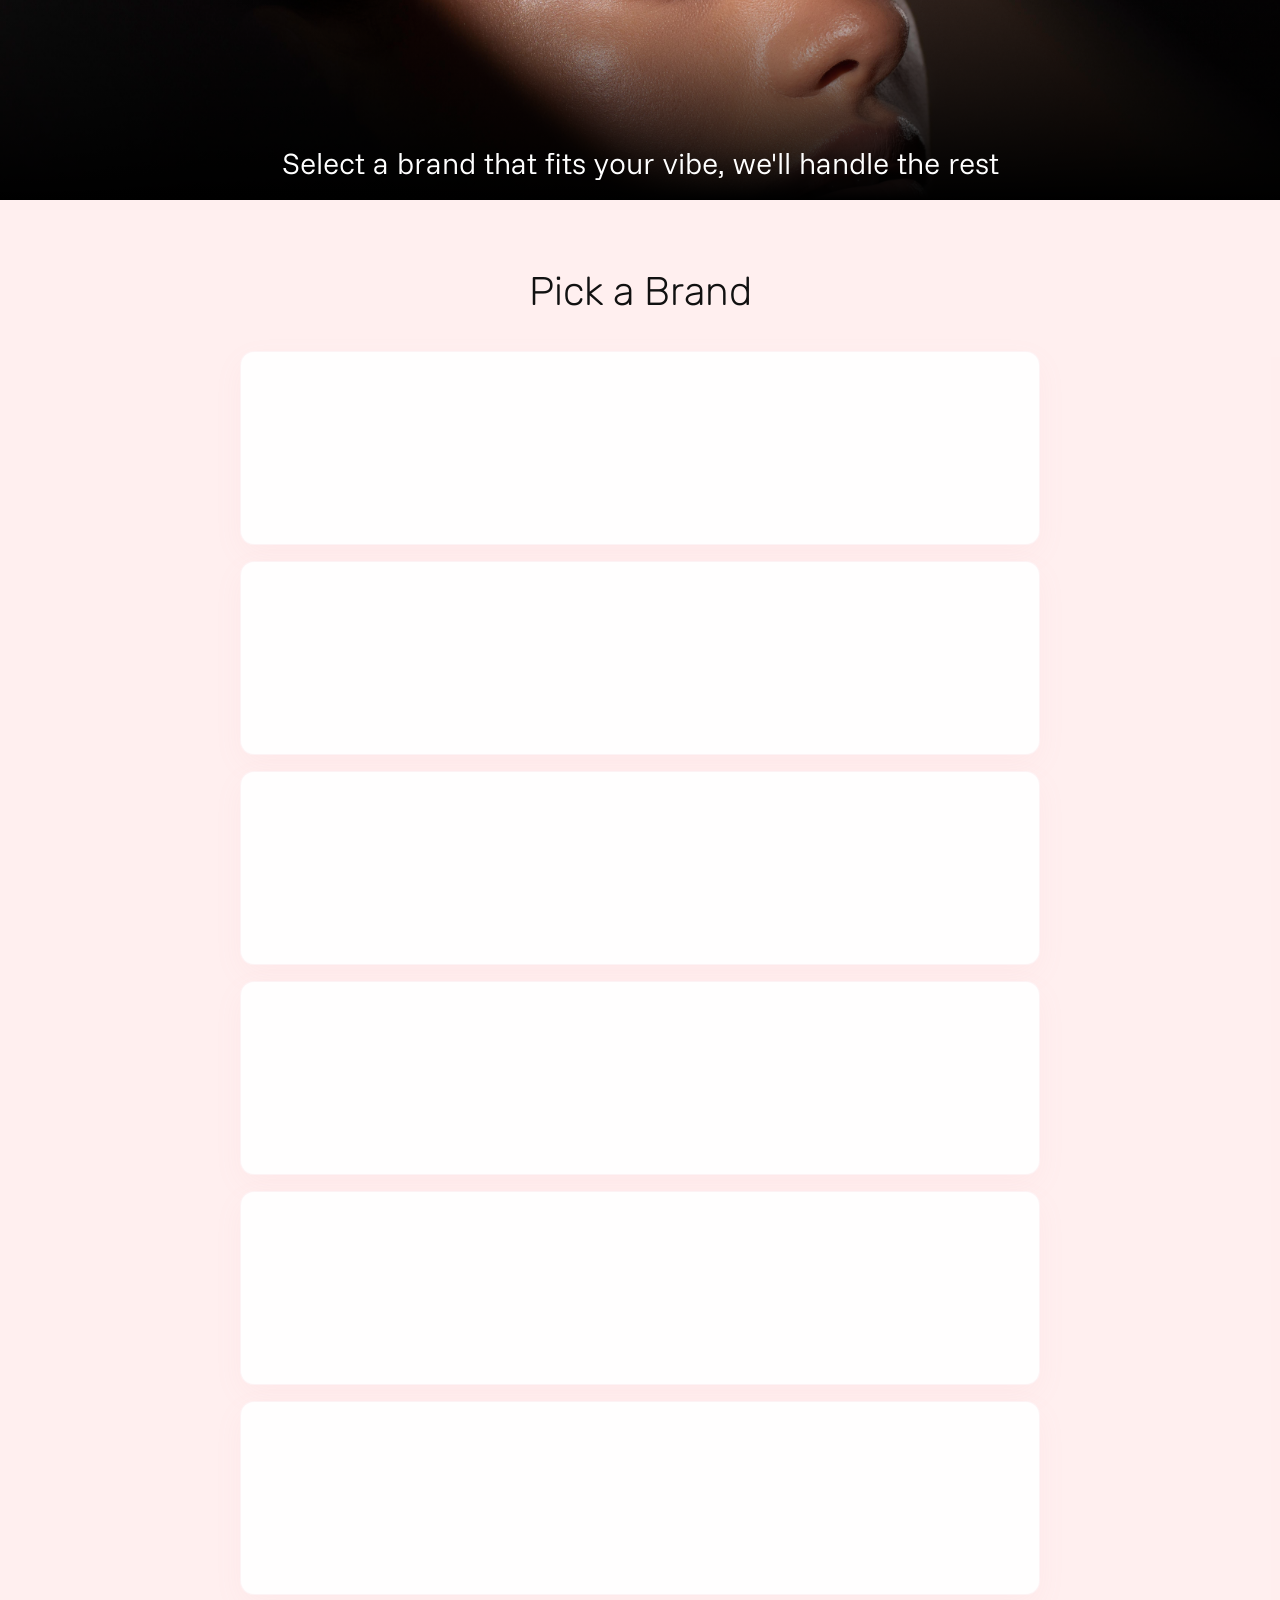
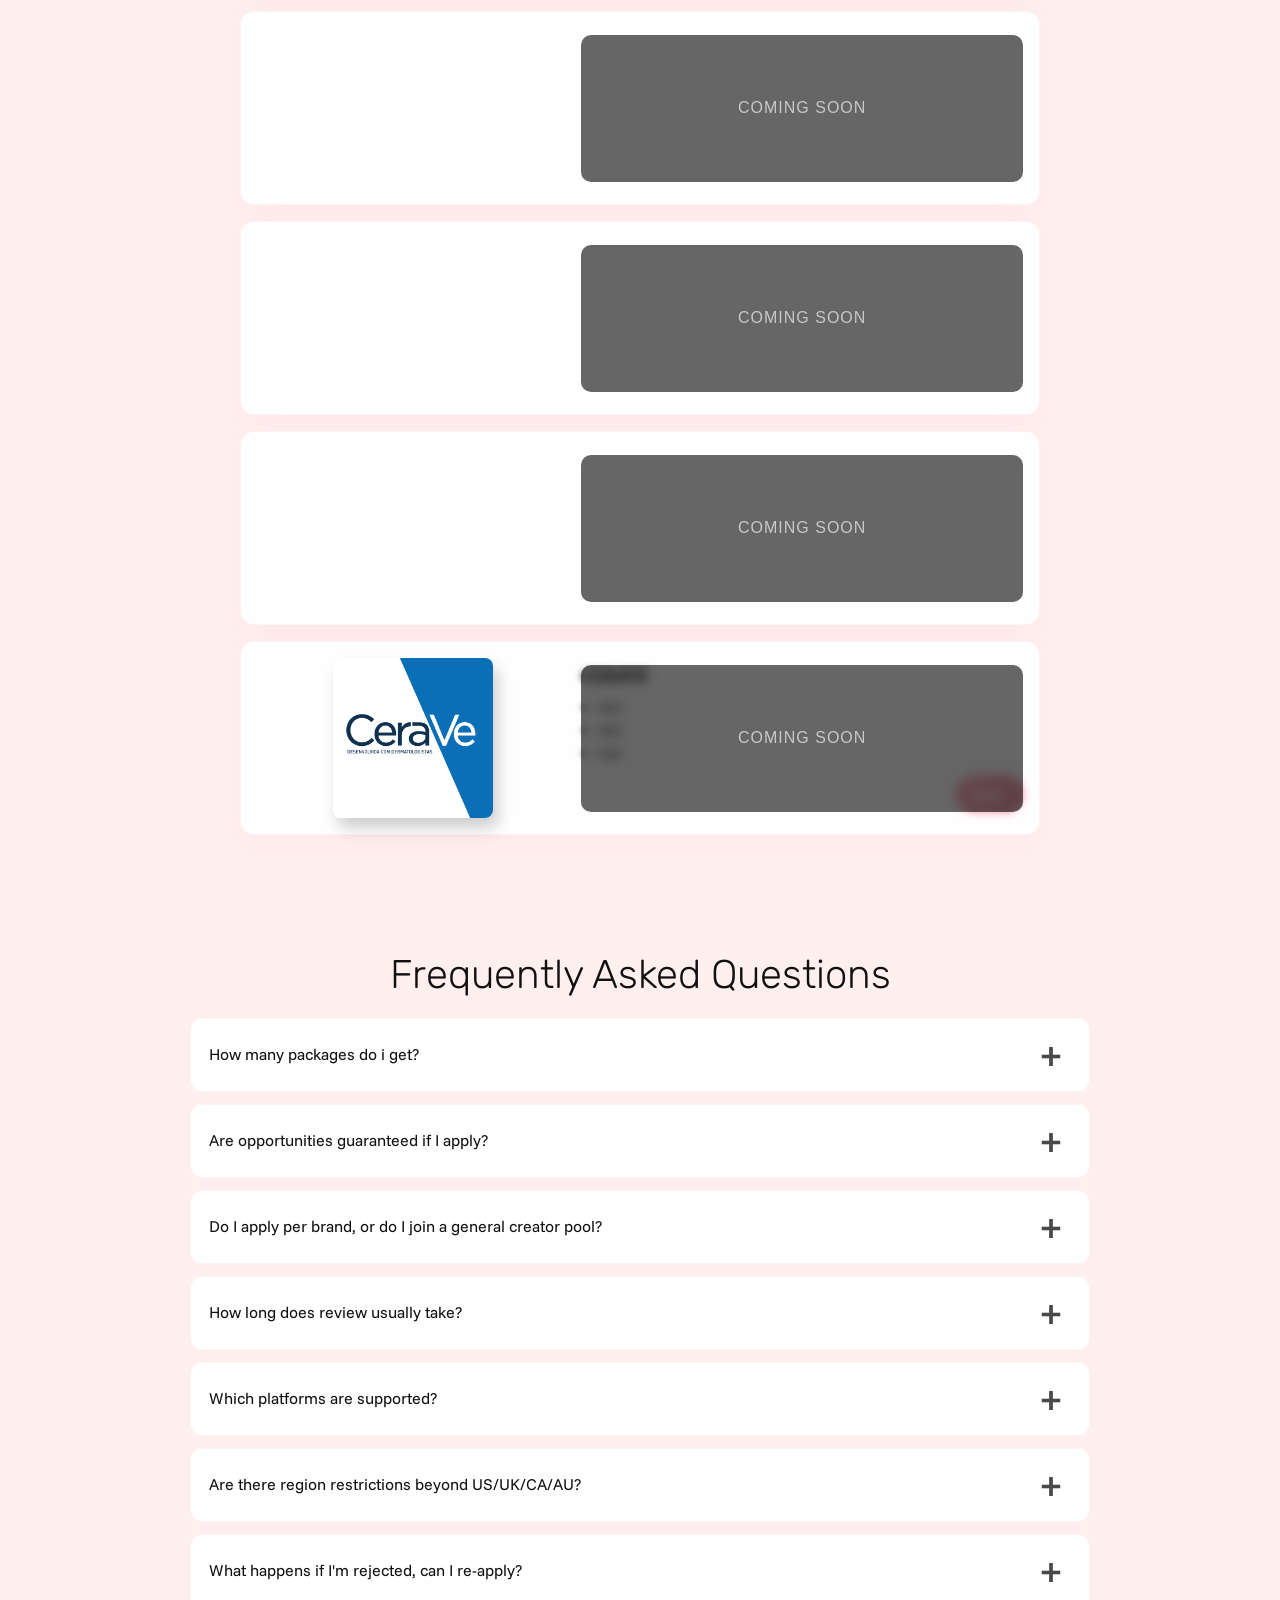
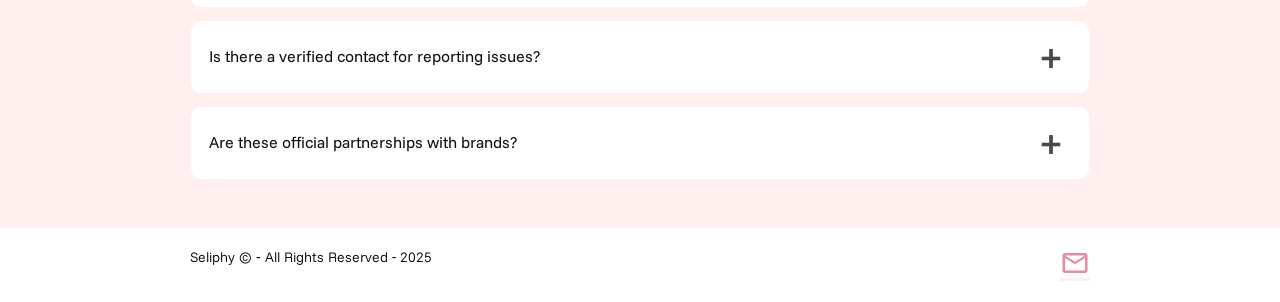
==== commit 28c50136: "Update index.html" ====
--- a/index.html
+++ b/index.html
@@ -355,7 +355,7 @@
                     <div class="app-right">
                         <h3>SEPHORA</h3>
                         <ul>
-                            <li>Minimum 200 followers</li>
+                            <li>Accessible to all creators</li>
                             <li>Eligible regions Only</li>
                             <li>
                                 <svg 
@@ -389,7 +389,7 @@
                     <div class="app-right">
                         <h3>SHEIN</h3>
                         <ul>
-                            <li>Minimum 200 followers</li>
+                            <li>Accessible to all creators</li>
                             <li>Eligible regions Only</li>
                             <li>
 
@@ -422,7 +422,7 @@
                     <div class="app-right">
                         <h3>SKIMS</h3>
                         <ul>
-                            <li>Minimum 500 followers</li>
+                            <li>Minimum 100 followers</li>
                             <li>Eligible regions Only</li>
                             <li>
                                 
@@ -455,7 +455,7 @@
                     <div class="app-right">
                         <h3>KYLIE COSMETICS</h3>
                         <ul>
-                            <li>Minimum 1,000 followers</li>
+                            <li>Minimum 5,000 followers</li>
                             <li>Eligible regions Only</li>
                             <li>
                                 
@@ -493,7 +493,7 @@
                     <div class="app-right">
                         <h3>CIDER</h3>
                         <ul>
-                            <li>Minimum 100 followers</li>
+                            <li>Minimum 500 followers</li>
                             <li>Eligible regions Only</li>
                             <li>
 
@@ -526,7 +526,7 @@
                     <div class="app-right">
                         <h3>ZARA</h3>
                         <ul>
-                            <li>Minimum 1,000 followers</li>
+                            <li>Accessible to all creators</li>
                             <li>Eligible regions Only</li>
                             <li>
                                 
